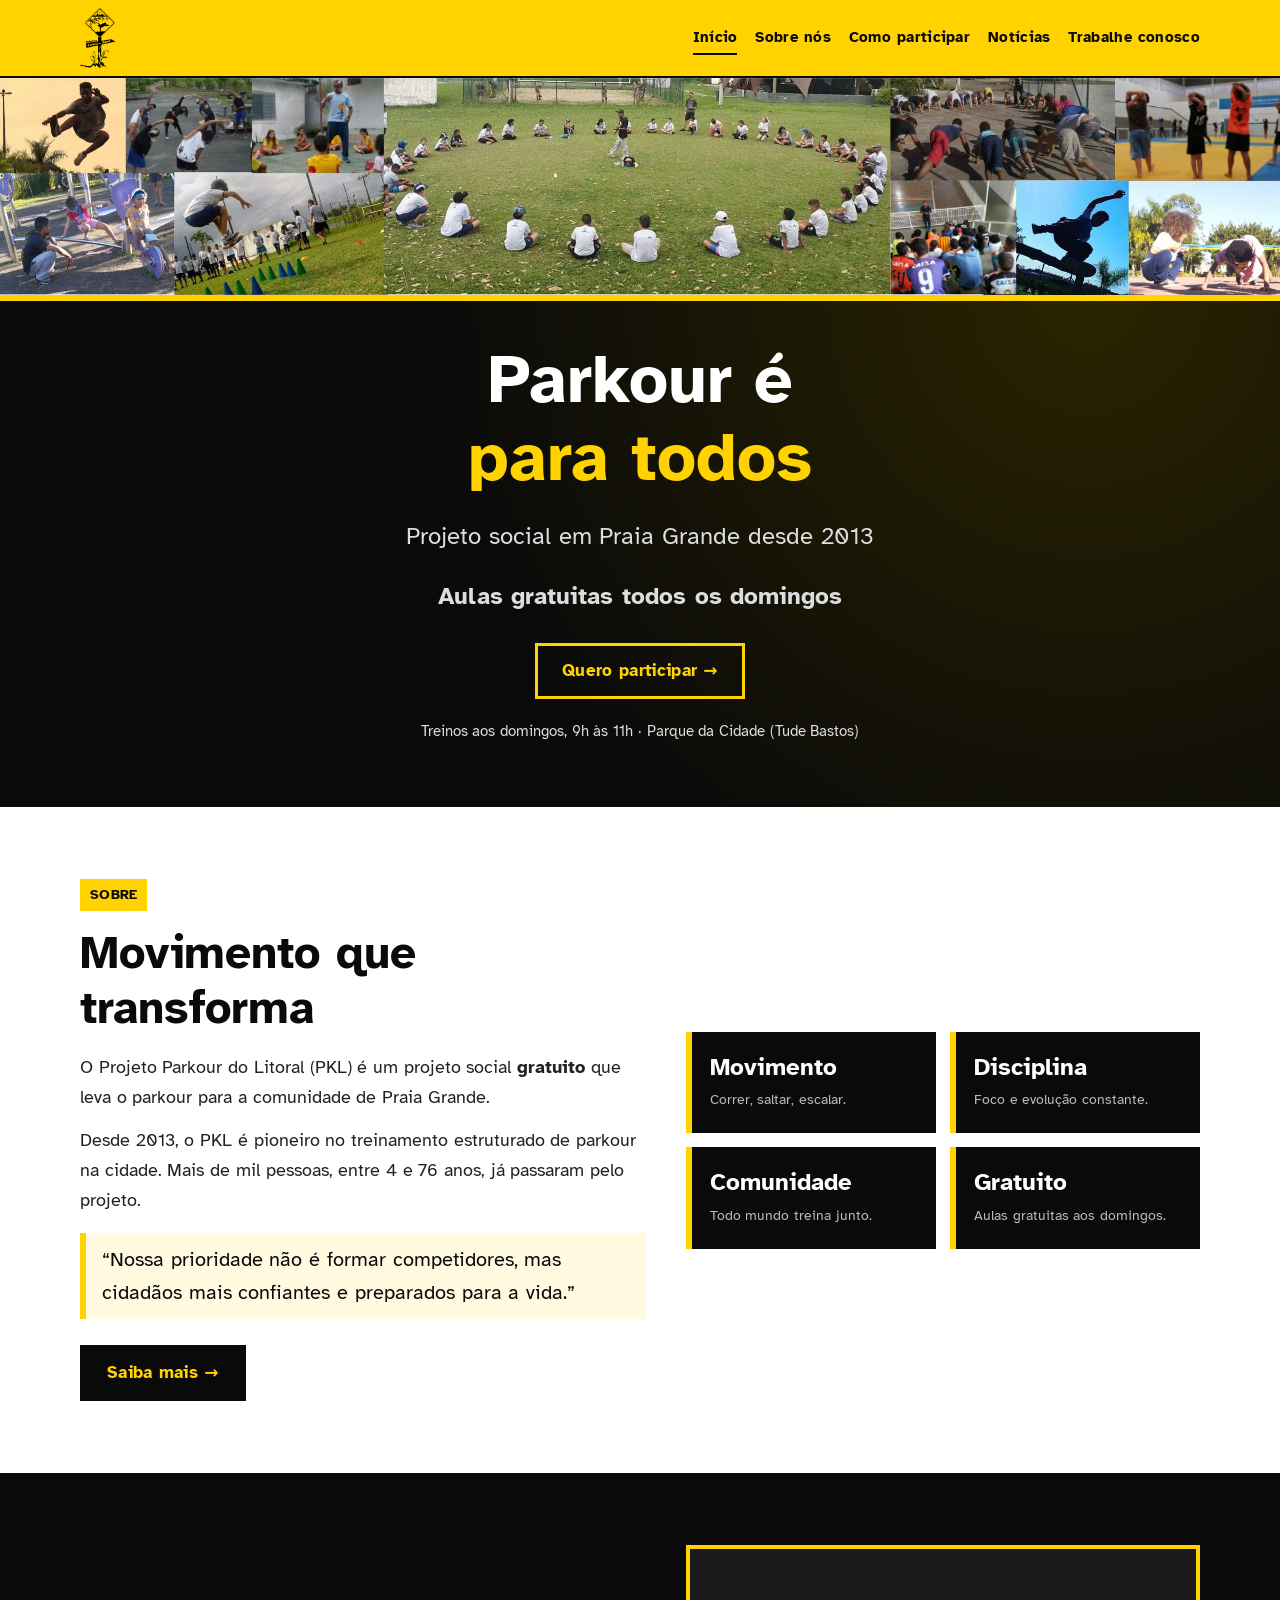
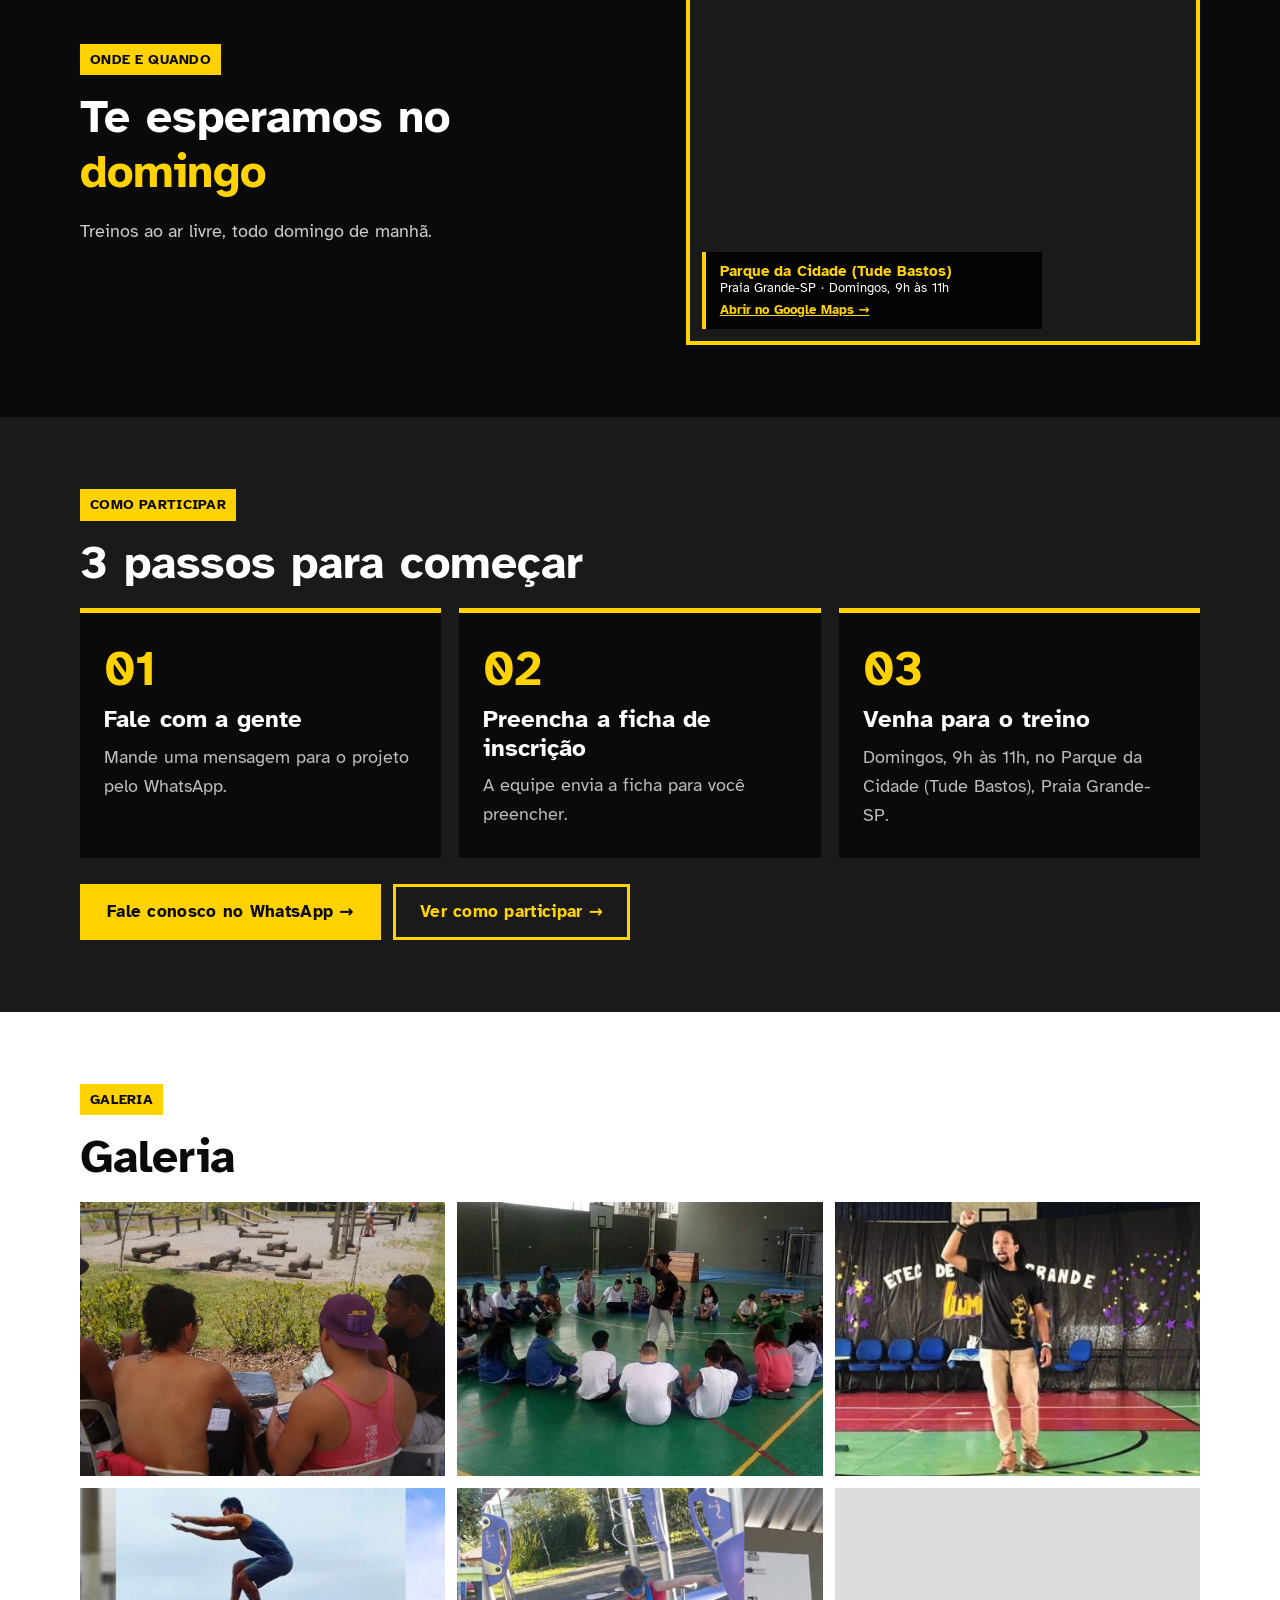
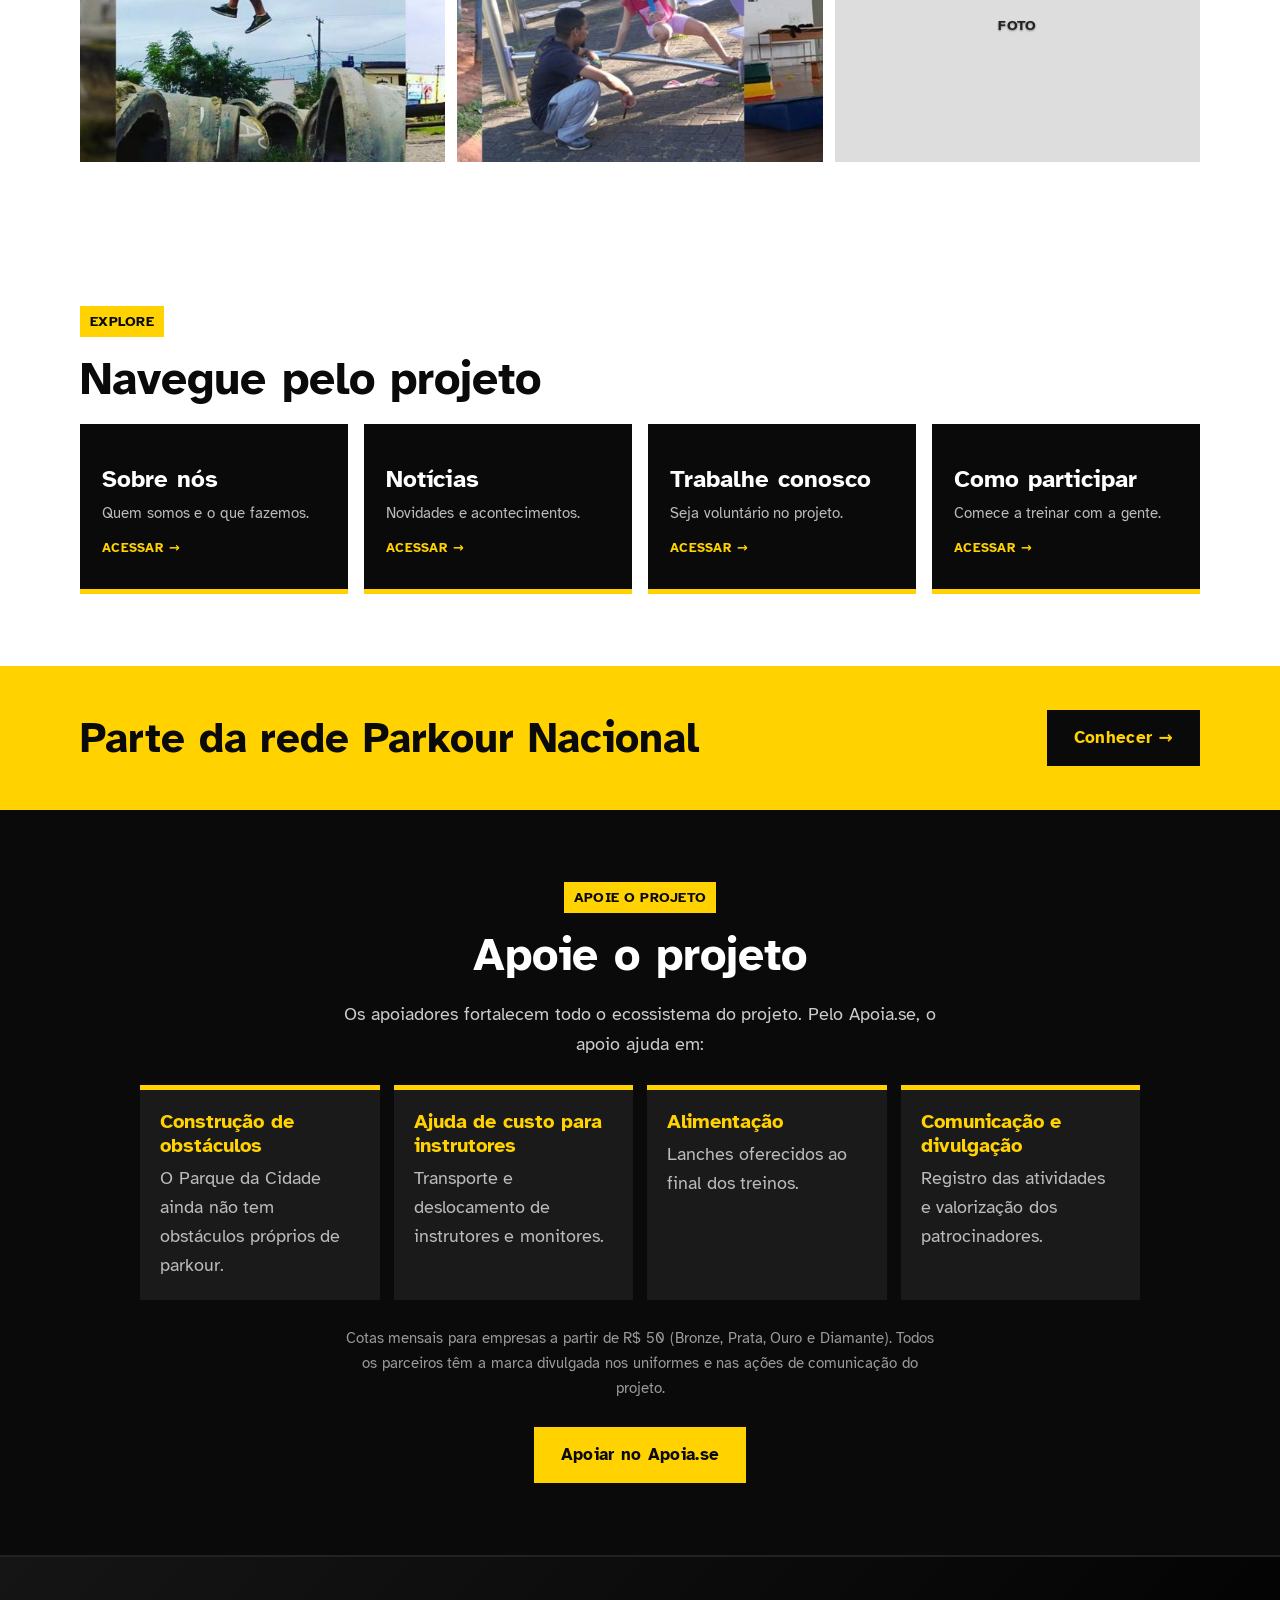
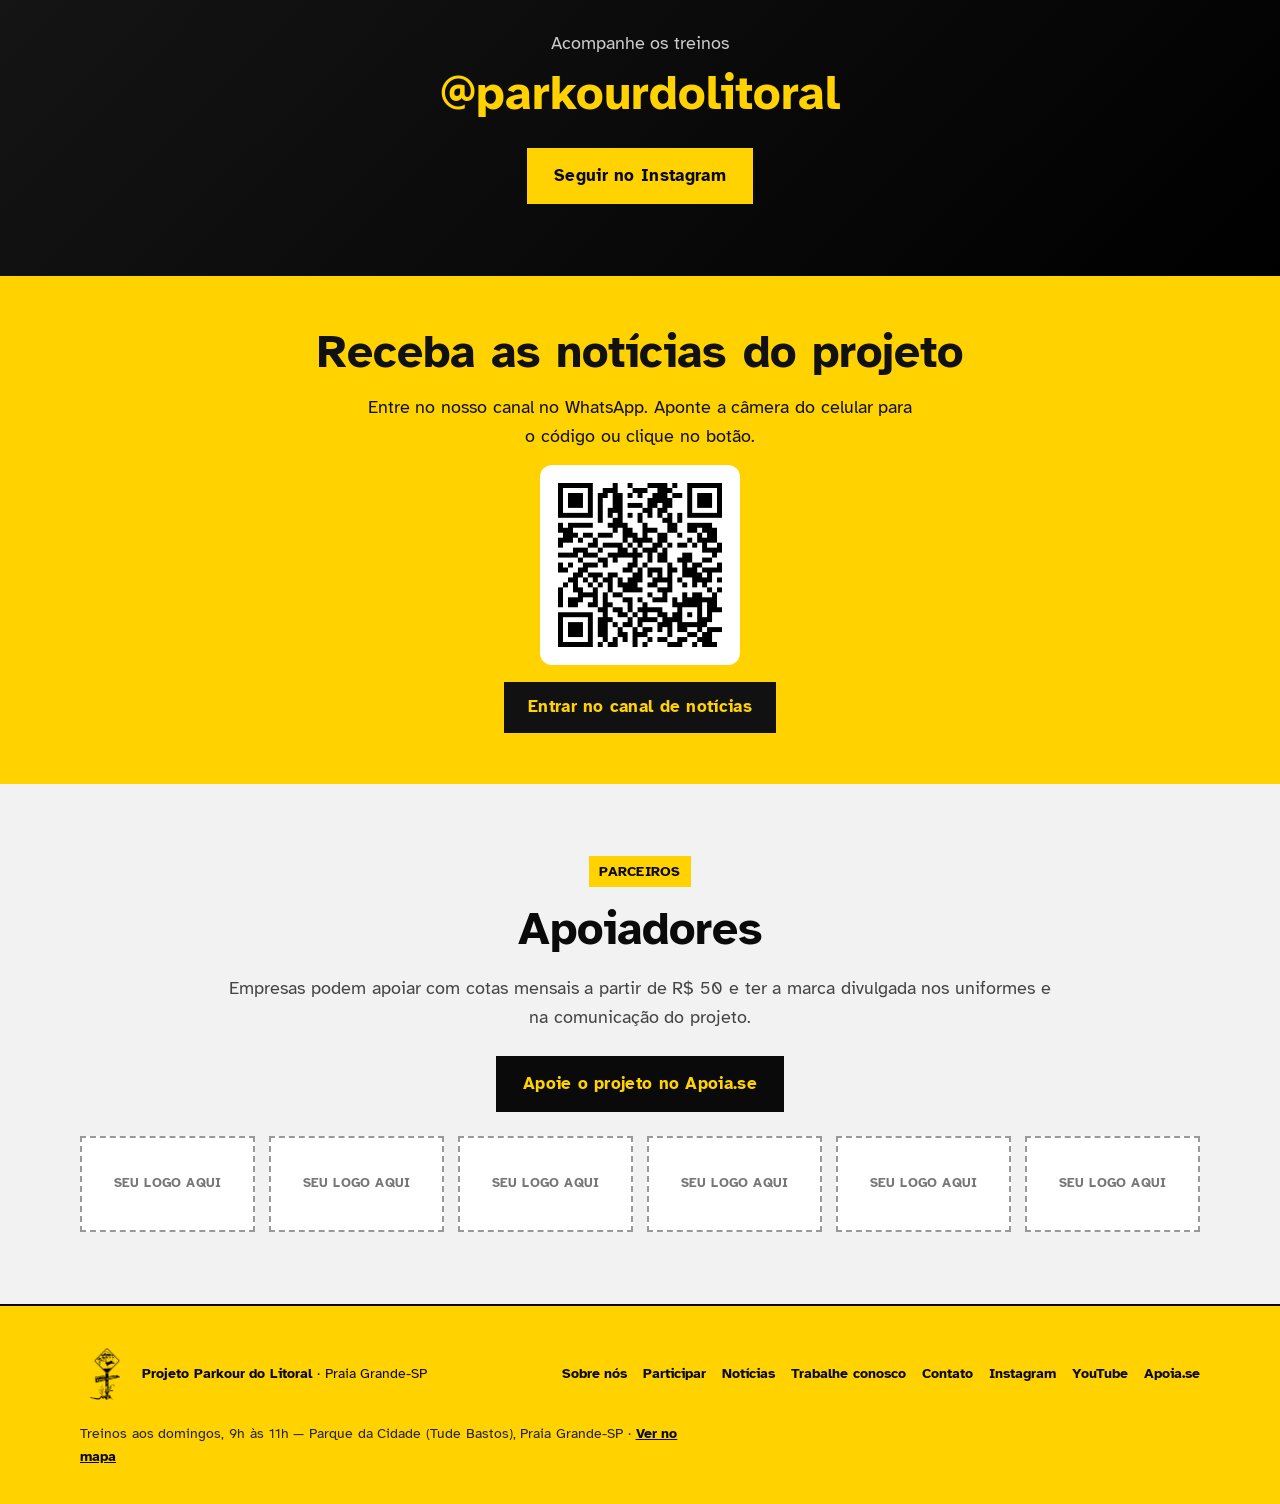
==== index.html @ 34a0c0aa "Add the channel QR code to the home page. index.html and assets/qr-canal.png now match the owner's l" ====
<!DOCTYPE html>
<html lang="pt-BR">
<head>
<meta charset="utf-8">
<meta name="viewport" content="width=device-width,initial-scale=1">
<title>Projeto Parkour do Litoral (PKL) · Praia Grande-SP</title>
<meta name="description" content="Projeto social de parkour em Praia Grande-SP desde 2013, com aulas gratuitas aos domingos. Treinos aos domingos, 9h às 11h, no Parque da Cidade (Tude Bastos).">
<link rel="canonical" href="https://projetopkl.github.io/">
<meta property="og:type" content="website">
<meta property="og:locale" content="pt_BR">
<meta property="og:site_name" content="Projeto Parkour do Litoral">
<meta property="og:title" content="Projeto Parkour do Litoral (PKL) · Praia Grande-SP">
<meta property="og:description" content="Projeto social de parkour em Praia Grande-SP desde 2013, com aulas gratuitas aos domingos. Treinos aos domingos, 9h às 11h, no Parque da Cidade (Tude Bastos).">
<meta property="og:url" content="https://projetopkl.github.io/">
<meta property="og:image" content="https://projetopkl.github.io/assets/og-image.png?v=2">
<meta property="og:image:width" content="1200">
<meta property="og:image:height" content="630">
<meta property="og:image:alt" content="Placa amarela do Projeto Parkour do Litoral">
<meta name="twitter:card" content="summary_large_image">
<meta name="twitter:title" content="Projeto Parkour do Litoral (PKL) · Praia Grande-SP">
<meta name="twitter:description" content="Projeto social de parkour em Praia Grande-SP desde 2013, com aulas gratuitas aos domingos. Treinos aos domingos, 9h às 11h, no Parque da Cidade (Tude Bastos).">
<meta name="twitter:image" content="https://projetopkl.github.io/assets/og-image.png?v=2">
<meta name="theme-color" content="#FFD200">
<link rel="icon" type="image/png" sizes="32x32" href="assets/favicon-32.png?v=2">
<link rel="icon" type="image/png" sizes="16x16" href="assets/favicon-16.png?v=2">
<link rel="shortcut icon" href="favicon.ico?v=2">
<link rel="apple-touch-icon" sizes="180x180" href="assets/apple-touch-icon.png?v=2">
<link rel="preconnect" href="https://fonts.googleapis.com">
<link rel="preconnect" href="https://fonts.gstatic.com" crossorigin>
<link href="https://fonts.googleapis.com/css2?family=Atkinson+Hyperlegible:ital,wght@0,400;0,700;1,400&display=swap" rel="stylesheet">
<link rel="stylesheet" href="assets/style.css">
</head>
<body>
<a class="skip" href="#conteudo">Pular para o conteúdo</a>
<header class="top">
 <div class="wrap">
  <!-- LOGO TEMPORÁRIO: substituir o arquivo assets/logo.png pelo logo novo -->
  <a class="logo" href="index.html"><img src="assets/logo.png" alt="Projeto Parkour do Litoral - início" width="35" height="60"></a>
  <nav class="nav" aria-label="Principal"><a href="index.html" aria-current="page">Início</a><a href="sobre.html">Sobre nós</a><a href="como-participar.html">Como participar</a><a href="noticias.html">Notícias</a><a href="trabalhe-conosco.html">Trabalhe conosco</a></nav>
 </div>
</header>
<main id="conteudo">

<section class="hero">
 <img class="hero-photo" src="assets/foto-principal.jpg" alt="Montagem de fotos dos treinos do Projeto Parkour do Litoral, com a turma sentada em roda no Parque da Cidade" width="2400" height="407">
 <div class="wrap hero-box">
  <h1>Parkour é <span>para todos</span></h1>
  <p>Projeto social em Praia Grande desde 2013</p>
  <p><b>Aulas gratuitas todos os domingos</b></p>
  <div class="btns"><a class="btn btn-o" href="como-participar.html">Quero participar →</a></div>
  <p class="small">Treinos aos domingos, 9h às 11h · Parque da Cidade (Tude Bastos)</p>
 </div></section>
<section class="sobre"><div class="wrap grid2"><div>
  <span class="tag">Sobre</span><h2>Movimento que transforma</h2>
  <p>O Projeto Parkour do Litoral (PKL) é um projeto social <b>gratuito</b> que leva o parkour para a comunidade de Praia Grande.</p>
  <p>Desde 2013, o PKL é pioneiro no treinamento estruturado de parkour na cidade. Mais de mil pessoas, entre 4 e 76 anos, já passaram pelo projeto.</p>
  <blockquote class="quote">“Nossa prioridade não é formar competidores, mas cidadãos mais confiantes e preparados para a vida.”</blockquote>
  <div class="btns"><a class="btn btn-k" href="sobre.html">Saiba mais →</a></div></div>
 <div class="pillars"><div class="pill"><h3>Movimento</h3><p>Correr, saltar, escalar.</p></div><div class="pill"><h3>Disciplina</h3><p>Foco e evolução constante.</p></div><div class="pill"><h3>Comunidade</h3><p>Todo mundo treina junto.</p></div><div class="pill"><h3>Gratuito</h3><p>Aulas gratuitas aos domingos.</p></div></div></div></section>
<section class="onde"><div class="wrap grid2"><div><span class="tag">Onde e quando</span><h2>Te esperamos no <span style="color:var(--y)">domingo</span></h2><p style="color:#ccc;font-size:18px">Treinos ao ar livre, todo domingo de manhã.</p></div>
 <!-- MAPA: Google Maps embed (sem API key) -->
 <div class="map-box">
  <iframe src="https://www.google.com/maps?q=Parque+da+Cidade+Tude+Bastos+Praia+Grande+SP&amp;output=embed" title="Mapa: Parque da Cidade (Tude Bastos), Praia Grande-SP" loading="lazy" referrerpolicy="no-referrer-when-downgrade" allowfullscreen></iframe>
  <div class="map-label"><strong>Parque da Cidade (Tude Bastos)</strong><span>Praia Grande-SP · Domingos, 9h às 11h</span><a href="https://www.google.com/maps/search/?api=1&amp;query=Parque+da+Cidade+Tude+Bastos+Praia+Grande+SP" target="_blank" rel="noopener">Abrir no Google Maps →</a></div>
 </div></div></section>
<section class="passos"><div class="wrap"><span class="tag">Como participar</span><h2>3 passos para começar</h2><div class="steps">
   <div class="step"><div class="n">01</div><h3>Fale com a gente</h3><p>Mande uma mensagem para o projeto pelo WhatsApp.</p></div>
   <div class="step"><div class="n">02</div><h3>Preencha a ficha de inscrição</h3><p>A equipe envia a ficha para você preencher.</p></div>
   <div class="step"><div class="n">03</div><h3>Venha para o treino</h3><p>Domingos, 9h às 11h, no Parque da Cidade (Tude Bastos), Praia Grande-SP.</p></div>
  </div>
 <div class="btns"><a class="btn btn-y" href="https://wa.me/5513988288838" target="_blank" rel="noopener">Fale conosco no WhatsApp →</a>
   <a class="btn btn-o" href="como-participar.html">Ver como participar →</a></div></div></section>
<section class="galeria light"><div class="wrap"><span class="tag">Galeria</span><h2>Galeria</h2>
 <!-- COLOCAR FOTOS: assets/galeria-1.jpg, assets/galeria-2.jpg, assets/galeria-3.jpg, assets/galeria-4.jpg, assets/galeria-5.jpg, assets/galeria-6.jpg -->
 <ul class="gal"><li><img src="assets/galeria-1.jpg" alt="Participantes do projeto reunidos em roda de conversa ao ar livre" loading="lazy"></li><li><img src="assets/galeria-2.jpg" alt="Crianças e jovens sentados em roda durante atividade em quadra" loading="lazy"></li><li><img src="assets/galeria-3.jpg" alt="Instrutor do projeto falando ao público em quadra esportiva" loading="lazy"></li><li><img src="assets/galeria-4.jpg" alt="Sequência de fotos de praticantes saltando e se equilibrando em obstáculos" loading="lazy"></li><li><img src="assets/galeria-5.jpg" alt="Montagem de fotos de treinos de parkour com obstáculos e participantes" loading="lazy"></li><li class="photo-ph" role="img" aria-label="Espaço para foto">Foto</li><!-- COLOCAR FOTO: assets/galeria-6.jpg --></ul></div></section>
<section class="areas"><div class="wrap"><span class="tag">Explore</span><h2>Navegue pelo projeto</h2><div class="cards">
 <a class="ac" href="sobre.html"><h3>Sobre nós</h3><p>Quem somos e o que fazemos.</p><span class="go">Acessar →</span></a>
 <a class="ac" href="noticias.html"><h3>Notícias</h3><p>Novidades e acontecimentos.</p><span class="go">Acessar →</span></a>
 <a class="ac" href="trabalhe-conosco.html"><h3>Trabalhe conosco</h3><p>Seja voluntário no projeto.</p><span class="go">Acessar →</span></a>
 <a class="ac" href="como-participar.html"><h3>Como participar</h3><p>Comece a treinar com a gente.</p><span class="go">Acessar →</span></a></div></div></section>
<section class="nac"><div class="wrap"><h2>Parte da rede Parkour Nacional</h2><a class="btn btn-k" href="noticias.html#nacional">Conhecer →</a></div></section>
<section class="apoie" id="apoie"><div class="wrap"><span class="tag">Apoie o projeto</span><h2>Apoie o projeto</h2>
 <p>Os apoiadores fortalecem todo o ecossistema do projeto. Pelo Apoia.se, o apoio ajuda em:</p>
 <ul class="fund">
  <li><b>Construção de obstáculos</b>O Parque da Cidade ainda não tem obstáculos próprios de parkour.</li>
  <li><b>Ajuda de custo para instrutores</b>Transporte e deslocamento de instrutores e monitores.</li>
  <li><b>Alimentação</b>Lanches oferecidos ao final dos treinos.</li>
  <li><b>Comunicação e divulgação</b>Registro das atividades e valorização dos patrocinadores.</li>
 </ul>
 <p class="small">Cotas mensais para empresas a partir de R$ 50 (Bronze, Prata, Ouro e Diamante). Todos os parceiros têm a marca divulgada nos uniformes e nas ações de comunicação do projeto.</p>
 <div class="btns"><a class="btn btn-y" href="https://apoia.se/parkourdolitoral" target="_blank" rel="noopener">Apoiar no Apoia.se</a></div></div></section>
<section class="insta"><div class="wrap"><p>Acompanhe os treinos</p><span class="handle">@parkourdolitoral</span>
 <!-- WIDGET INSTAGRAM (Behold) AQUI -->
 <div id="instagram-feed">
  <!-- WIDGET INSTAGRAM (Behold) -->
  <behold-widget feed-id="chhGQqcCZRqLBtoSv4zk"></behold-widget>
  <script>
    (() => {
      if(window.__bhldScript)return;window.__bhldScript=true;
      const d=document,s=d.createElement("script");s.type="module";
      s.src="https://w.behold.so/widget.js";setTimeout(()=>{d.head.append(s);},0);
    })();
  </script>
 </div><div class="btns" style="justify-content:center"><a class="btn btn-y" href="https://www.instagram.com/parkourdolitoral/">Seguir no Instagram</a></div></div></section>
</main>
<!-- ===== CANAL DE NOTICIAS (WhatsApp) ===== -->
<section class="canal" style="background:#FFD200;color:#111;text-align:center;padding:48px 20px"><div class="wrap" style="display:flex;flex-direction:column;align-items:center;gap:14px">
 <h2 style="margin:0">Receba as notícias do projeto</h2>
 <p style="margin:0 auto;max-width:560px">Entre no nosso canal no WhatsApp. Aponte a câmera do celular para o código ou clique no botão.</p>
 <a href="https://whatsapp.com/channel/0029VbAZEBLDOQITXoyTVE17" target="_blank" rel="noopener"><img src="assets/qr-canal.png" alt="QR code do canal de notícias do Projeto Parkour do Litoral no WhatsApp" width="200" height="200" style="background:#fff;padding:8px;border-radius:12px;display:block"></a>
 <a class="btn" href="https://whatsapp.com/channel/0029VbAZEBLDOQITXoyTVE17" target="_blank" rel="noopener" style="background:#111;color:#FFD200">Entrar no canal de notícias</a>
</div></section>
<!-- ===== APOIADORES ===== -->
<section class="apoiadores" aria-labelledby="apoiadores-t">
 <div class="wrap">
  <span class="tag">Parceiros</span>
  <h2 id="apoiadores-t">Apoiadores</h2>
  <p>Empresas podem apoiar com cotas mensais a partir de R$ 50 e ter a marca divulgada nos uniformes e na comunicação do projeto.</p>
  <p><a class="btn btn-k" href="https://apoia.se/parkourdolitoral" target="_blank" rel="noopener">Apoie o projeto no Apoia.se</a></p>
  <!-- COLOCAR LOGOS DOS APOIADORES -->
  <ul class="sponsors"><li>Seu logo aqui</li><li>Seu logo aqui</li><li>Seu logo aqui</li><li>Seu logo aqui</li><li>Seu logo aqui</li><li>Seu logo aqui</li></ul>
 </div>
</section>
<footer>
 <div class="wrap">
  <div style="display:flex;align-items:center"><span class="foot-badge"><img src="assets/logo.png" alt="" width="30" height="52"></span><span><b>Projeto Parkour do Litoral</b> · Praia Grande-SP</span></div>
  <nav aria-label="Rodapé">
   <a href="sobre.html">Sobre nós</a><a href="como-participar.html">Participar</a><a href="noticias.html">Notícias</a><a href="trabalhe-conosco.html">Trabalhe conosco</a><a href="trabalhe-conosco.html#contato">Contato</a>
   <a href="https://www.instagram.com/parkourdolitoral/" target="_blank" rel="noopener">Instagram</a><a href="https://www.youtube.com/@ParkourdoLitoral">YouTube</a><a href="https://apoia.se/parkourdolitoral" target="_blank" rel="noopener">Apoia.se</a>
  </nav>
  <p class="foot-loc">Treinos aos domingos, 9h às 11h — Parque da Cidade (Tude Bastos), Praia Grande-SP · <a href="https://www.google.com/maps/search/?api=1&amp;query=Parque+da+Cidade+Praia+Grande+SP">Ver no mapa</a></p>
 </div>
</footer>
</body>
</html>
---- assets/style.css ----
*{box-sizing:border-box;margin:0;padding:0}
:root{--k:#0A0A0A;--y:#FFD200;--g:#1a1a1a;--w:#fff}
body{font-family:"Arial Narrow","Roboto Condensed","Helvetica Neue",Arial,sans-serif;background:var(--k);color:var(--w);line-height:1.5}
a{color:inherit;text-decoration:none}
.wrap{max-width:1120px;margin:0 auto;padding:0 20px}
h1,h2,h3{font-family:Impact,"Arial Narrow Bold","Arial Black","Helvetica Neue",sans-serif;text-transform:uppercase;letter-spacing:.5px;line-height:1}
h2{font-size:clamp(32px,6vw,56px);margin-bottom:18px}
.tag{display:inline-block;background:var(--y);color:var(--k);font-weight:700;font-size:13px;letter-spacing:2px;text-transform:uppercase;padding:4px 10px;margin-bottom:14px;transform:skewX(-10deg)}
.btn{display:inline-flex;align-items:center;gap:8px;font-weight:700;text-transform:uppercase;letter-spacing:1px;font-size:15px;padding:14px 24px;border:3px solid var(--y);transition:background .2s,color .2s,transform .2s}
.btn svg{width:18px;height:18px}
.btn-y{background:var(--y);color:var(--k)}
.btn-y:hover{background:var(--w);border-color:var(--w)}
.btn-o{color:var(--y)}
.btn-o:hover{background:var(--y);color:var(--k)}
.btn-k{background:var(--k);color:var(--y);border-color:var(--k)}
.btn-k:hover{background:var(--w);color:var(--k);border-color:var(--w)}
.btns{display:flex;flex-wrap:wrap;gap:12px;margin-top:26px}
section{padding:72px 0}
/* top bar */
.top{background:var(--y);color:var(--k);border-bottom:2px solid var(--k)}
.top .wrap{display:flex;align-items:center;justify-content:space-between;flex-wrap:wrap;gap:12px;padding-top:8px;padding-bottom:8px}
.logo{display:flex;align-items:center;gap:10px;font-weight:700;text-transform:uppercase;font-size:14px;letter-spacing:1px}
.logo{color:var(--k)}
.logo img{height:60px;width:auto;display:block}
.nav{display:flex;flex-wrap:wrap;gap:4px 18px;font-size:13px;text-transform:uppercase;letter-spacing:1px;font-weight:700}
.nav a{color:var(--k);padding:4px 0;border-bottom:2px solid transparent}
.nav a:hover{color:var(--k);border-color:var(--k)}
/* hero */
.hero{position:relative;overflow:hidden;padding:90px 0 100px;background:radial-gradient(circle at 85% 30%,#2a2400 0,var(--k) 55%)}
.hero:after{z-index:0;content:"";position:absolute;right:8%;bottom:-40px;width:240px;height:240px;border:18px solid var(--y);transform:rotate(45deg);opacity:.9}
.hero .wrap{position:relative;z-index:1}
.hero h1{font-size:clamp(52px,12vw,128px);max-width:900px}
.hero h1 span{color:var(--y);display:block}
.hero p{font-size:clamp(18px,2.4vw,24px);color:#ddd;margin-top:20px;max-width:560px}
.hero-grid{display:grid;gap:36px;align-items:center}
.hero-logo{background:var(--y);padding:24px;justify-self:center;clip-path:polygon(0 0,100% 0,100% 90%,90% 100%,0 100%);box-shadow:0 0 0 4px var(--y)}
.hero-logo img{display:block;height:auto;width:100%;max-width:180px}
.foot-badge{display:inline-flex;align-items:center;background:var(--y);padding:6px 10px;margin-right:12px;vertical-align:middle}
.foot-badge img{height:52px;width:auto;display:block}
/* sobre */
.sobre{background:var(--w);color:var(--k)}
.grid2{display:grid;gap:40px}
.sobre p{font-size:18px;margin-bottom:14px;color:#222}
.pillars{display:grid;grid-template-columns:1fr 1fr;gap:14px}
.pill{background:var(--k);color:var(--w);padding:22px 18px;border-left:6px solid var(--y)}
.pill svg{width:34px;height:34px;color:var(--y);margin-bottom:10px}
.pill h3{font-size:22px}
.pill p{font-size:14px;color:#bbb;margin:6px 0 0}
/* onde */
.onde{background:var(--k)}
.card-big{background:var(--y);color:var(--k);padding:36px 28px;position:relative;overflow:hidden;clip-path:polygon(0 0,100% 0,100% 88%,94% 100%,0 100%)}
.card-big .row{display:flex;gap:16px;align-items:flex-start;margin-bottom:22px}
.card-big svg{width:40px;height:40px;flex:none}
.card-big small{display:block;text-transform:uppercase;letter-spacing:2px;font-weight:700;font-size:12px}
.card-big strong{font-family:Impact,"Arial Black",sans-serif;font-size:clamp(24px,4vw,36px);text-transform:uppercase;line-height:1.05;font-weight:400}
/* passos */
.passos{background:var(--g)}
.steps{display:grid;gap:18px;margin-top:10px}
.step{background:var(--k);padding:28px 24px;border-top:5px solid var(--y);position:relative}
.step .n{font-family:Impact,"Arial Black",sans-serif;font-size:72px;color:var(--y);line-height:1}
.step h3{font-size:24px;margin:8px 0}
.step p{color:#bbb}
/* areas */
.areas{background:var(--w);color:var(--k)}
.cards{display:grid;gap:16px}
.ac{display:block;background:var(--k);color:var(--w);padding:28px 22px;transition:transform .2s,background .2s;border-bottom:5px solid var(--y)}
.ac:hover{transform:translateY(-4px);background:#222}
.ac svg{width:36px;height:36px;color:var(--y)}
.ac h3{font-size:24px;margin:14px 0 6px}
.ac p{color:#bbb;font-size:15px}
.ac .go{display:inline-block;margin-top:12px;color:var(--y);font-weight:700;text-transform:uppercase;font-size:13px;letter-spacing:1px}
/* nacional */
.nac{background:var(--y);color:var(--k);padding:44px 0}
.nac .wrap{display:flex;flex-wrap:wrap;align-items:center;justify-content:space-between;gap:18px}
.nac h2{margin:0;font-size:clamp(26px,4.5vw,42px)}
/* apoie */
.apoie{background:var(--k);text-align:center}
.apoie p{color:#ccc;font-size:18px;max-width:600px;margin:0 auto}
.apoie .btns{justify-content:center}
/* insta */
.insta{background:linear-gradient(135deg,#151515,#000);border-top:2px solid #222;text-align:center}
.insta svg.big{width:64px;height:64px;color:var(--y);margin-bottom:14px}
.insta p{color:#ccc;font-size:18px}
.insta .handle{font-family:Impact,"Arial Black",sans-serif;font-size:clamp(28px,6vw,48px);color:var(--y);display:block;margin:6px 0}
/* footer */
footer{background:var(--y);padding:36px 0;font-size:14px;color:var(--k);border-top:2px solid var(--k)}
footer .wrap{display:flex;flex-wrap:wrap;justify-content:space-between;gap:16px;align-items:center}
footer b{color:var(--k)}
footer a{color:var(--k);font-weight:700}
footer nav{display:flex;flex-wrap:wrap;gap:6px 16px}
footer a:hover{text-decoration:underline}
@media(min-width:760px){
 .grid2{grid-template-columns:1.1fr 1fr;align-items:center}
 .steps{grid-template-columns:repeat(3,1fr)}
 .cards{grid-template-columns:repeat(2,1fr)}
 .card-big{padding:48px}
 .hero-grid{grid-template-columns:1fr auto}
}
@media(min-width:1000px){.cards{grid-template-columns:repeat(4,1fr)}}
@media(max-width:600px){.hero:after{z-index:0;width:130px;height:130px;border-width:12px;right:-30px}section{padding:56px 0}}
/* ===== multipágina ===== */
.skip{position:absolute;left:-999px;top:0;background:var(--y);color:var(--k);padding:8px 12px;z-index:9}
.skip:focus{left:8px}
a:focus-visible,.btn:focus-visible,summary:focus-visible{outline:3px solid var(--w);outline-offset:3px}
.top a:focus-visible,footer a:focus-visible{outline-color:var(--k)}
.nav a[aria-current="page"]{border-color:var(--k)}
.page-hero{padding:64px 0 56px;background:radial-gradient(circle at 85% 30%,#2a2400 0,var(--k) 55%)}
.page-hero h1{font-size:clamp(40px,9vw,88px)}
.page-hero h1 span{color:var(--y)}
.page-hero p{color:#ddd;font-size:clamp(17px,2.2vw,21px);max-width:640px;margin-top:16px}
.light{background:var(--w);color:var(--k)}
.light p,.light li{color:#222;font-size:18px}
.dark p{color:#ccc;font-size:18px}
.prose p{margin-bottom:14px;max-width:760px}
.prose ul{margin:0 0 14px 22px}
.news{display:grid;gap:18px}
.news article{background:var(--k);color:var(--w);border-top:5px solid var(--y);padding:26px 22px}
.news .soon{display:inline-block;background:var(--y);color:var(--k);font-weight:700;font-size:12px;letter-spacing:2px;text-transform:uppercase;padding:3px 8px;margin-bottom:12px}
.news h3{font-size:24px;margin-bottom:8px}
.news p{color:#bbb;font-size:15px}
.links{display:grid;gap:14px}
.apoiadores{background:#f2f2f2;color:var(--k);text-align:center}
.apoiadores p{color:#444;margin-bottom:24px}
.sponsors{display:grid;grid-template-columns:repeat(2,1fr);gap:14px;list-style:none}
.sponsors li{border:2px dashed #999;min-height:96px;display:flex;align-items:center;justify-content:center;color:#777;font-weight:700;text-transform:uppercase;font-size:13px;letter-spacing:1px;background:#fff}
.foot-loc{flex-basis:100%;color:#222}
.foot-loc a{color:var(--k);text-decoration:underline}
@media(min-width:760px){.news{grid-template-columns:repeat(2,1fr)}.sponsors{grid-template-columns:repeat(3,1fr)}.links{grid-template-columns:repeat(2,1fr)}}
@media(min-width:1000px){.sponsors{grid-template-columns:repeat(6,1fr)}}
.pill{min-width:0;overflow-wrap:anywhere}@media(max-width:480px){.pill{padding:16px 12px}.pill h3{font-size:18px}}
.quote{border-left:6px solid var(--y);padding:10px 16px;margin:18px 0;font-size:20px;font-style:italic;font-weight:700;background:rgba(255,210,0,.12)}
.fund{list-style:none;display:grid;gap:14px;margin:26px auto;max-width:1000px;text-align:left}
.fund li{background:var(--g);border-top:5px solid var(--y);padding:20px;color:#bbb}
.fund b{display:block;color:var(--y);font-family:Impact,"Arial Black",sans-serif;text-transform:uppercase;font-weight:400;font-size:20px;margin-bottom:6px}
.apoie p.small,.small{font-size:15px!important;color:#999;margin-top:10px}
@media(min-width:760px){.fund{grid-template-columns:repeat(2,1fr)}}
@media(min-width:1000px){.fund{grid-template-columns:repeat(4,1fr)}}
/* hero estilo apoia.se: foto grande + caixa de texto */
.hero:after{display:none}
.hero{padding:56px 0 64px}
.hero h1{font-size:clamp(44px,8vw,88px)}
.photo-ph{background:#8a8a8a;color:#fff;display:flex;align-items:center;justify-content:center;font-weight:700;text-transform:uppercase;letter-spacing:2px;text-shadow:0 1px 2px #0006}
.hero-photo{aspect-ratio:16/10;width:100%;font-size:20px;border-bottom:6px solid var(--y)}
.gal{list-style:none;display:grid;grid-template-columns:repeat(2,1fr);gap:12px}
.gal li{aspect-ratio:4/3;font-size:14px}
@media(min-width:760px){.hero-grid{grid-template-columns:1.4fr 1fr}.gal{grid-template-columns:repeat(3,1fr)}}
@media(min-width:760px){.hero h1{font-size:clamp(44px,5.5vw,72px)}.hero-grid{align-items:center}}
img.hero-photo{display:block;height:auto;object-fit:cover;aspect-ratio:16/10}
.gal li{overflow:hidden;background:#ddd}
.gal img{width:100%;height:100%;object-fit:cover;display:block}
#instagram-feed{max-width:960px;margin:24px auto 0}.ig-ph{aspect-ratio:1/1;font-size:13px}

/* v4: mapa embutido */
.map-box{position:relative;min-height:340px;background:#1a1a1a;overflow:hidden;border:4px solid var(--y)}
.map-box iframe{position:absolute;inset:0;width:100%;height:100%;border:0}
.map-label{position:absolute;left:12px;bottom:12px;right:12px;max-width:340px;background:rgba(0,0,0,.85);color:var(--w);padding:10px 14px;font-size:13px;line-height:1.35;border-left:4px solid var(--y)}
.map-label strong{display:block;color:var(--y);font-size:15px;text-transform:uppercase}
.map-label span{display:block}
.map-label a{display:inline-block;margin-top:4px;color:var(--y);text-decoration:underline;font-weight:700}
@media(min-width:760px){.map-box{min-height:400px}}
/* v4: faixas de notícias */
.strips{display:grid;gap:24px}
.strip{display:flex;flex-direction:column;background:var(--k);color:var(--w);overflow:hidden;border-bottom:5px solid var(--y)}
.strip-img{flex:none;min-height:200px;display:flex;align-items:center;justify-content:center}
.strip-img-y{background:var(--y)}
.strip-img-y img{height:130px;width:auto}
.strip-img-ph{background:#e6e6e6;border:2px dashed #999}
.strip-txt{padding:26px 24px}
.strip-txt h2{font-size:clamp(26px,4vw,38px);margin-bottom:10px}
.light .strip-txt p{color:#ccc;font-size:17px}
.strip-txt .btns{margin-top:18px}
.strip-txt .btn-k{background:var(--y);color:var(--k);border-color:var(--y)}
.strip-link{transition:transform .2s}
.strip-link:hover{transform:translateY(-3px)}
.strip-link:hover .btn{background:var(--w);border-color:var(--w)}
@media(min-width:760px){.strip{flex-direction:row;align-items:stretch}.strip-img{width:36%;min-height:240px}.strip-txt{flex:1;padding:36px 40px;align-self:center}}
/* v4: feed do Instagram oculto se vazio */
#instagram-feed:empty{display:none}

/* ===== v5: legibilidade (fonte) + responsivo ===== */
html{-webkit-text-size-adjust:100%}
body{font-family:"Atkinson Hyperlegible",system-ui,-apple-system,"Segoe UI",Roboto,"Helvetica Neue",Arial,sans-serif;font-size:clamp(16px,0.9rem + .25vw,20px);line-height:1.65;letter-spacing:normal;word-spacing:.04em;overflow-x:hidden}
h1,h2,h3,.step .n,.card-big strong,.fund b,.insta .handle,.map-label strong{font-family:inherit;font-weight:700;text-transform:none;letter-spacing:normal;line-height:1.2}
h1,h2,h3{font-weight:700}
h2{font-size:clamp(26px,1.2rem + 2.4vw,46px)}
.hero h1,.page-hero h1{font-size:clamp(32px,1.4rem + 4vw,68px);line-height:1.15}
.tag,.btn,.nav,.logo,.card-big small,.ac .go,.news .soon,.sponsors li,.photo-ph{letter-spacing:.02em}
.tag{transform:none;font-size:14px}
.btn{text-transform:none;font-size:17px;line-height:1.3;max-width:100%;white-space:normal}
.nav{font-size:15px;text-transform:none}
.step .n{font-size:48px}
.step h3,.ac h3,.news h3,.pill h3{font-size:clamp(20px,1rem + .6vw,24px)}
p,li{max-width:70ch}
.quote{font-weight:400;font-style:normal}
img,iframe,video{max-width:100%}
.wrap{max-width:min(1200px,100%);padding:0 clamp(16px,4vw,40px)}
@media(min-width:1600px){.wrap{max-width:1400px}}
/* nav no celular: logo em cima, links em grade */
@media(max-width:600px){
 .top .wrap{flex-direction:column;align-items:center}
 .nav{width:100%;justify-content:center;gap:2px 14px}
 .nav a{padding:8px 4px}
 .btns .btn{width:100%;justify-content:center}
}
/* contato e formulário */
.contact-list{list-style:none;margin:20px 0 0;display:grid;gap:10px}
.contact-list li{background:var(--k);color:var(--w)!important;padding:14px 18px;border-left:6px solid var(--y);font-size:clamp(17px,1rem + .4vw,21px);max-width:none}
.contact-list b{color:var(--y)}
.form-box{margin-top:24px;min-height:220px;border:3px dashed #777;display:flex;align-items:center;justify-content:center;background:#111}
.form-box p{color:#ccc;font-size:20px;margin:0}
.form-box iframe{width:100%;min-height:900px;border:0}
.contact-list a{color:var(--w);text-decoration:underline;overflow-wrap:anywhere}
.apoiadores .wrap{text-align:center}.apoiadores p:has(> .btn){display:flex;justify-content:center}.apoiadores .btn{margin-left:auto;margin-right:auto}
.apoiadores .wrap>*{margin-left:auto;margin-right:auto}
/* v7: hero full-width (foto inteira) + texto abaixo */
.hero{padding:0 0 64px}
.hero img.hero-photo{display:block;width:100%;max-width:none;height:auto;aspect-ratio:auto;object-fit:initial;border-bottom:6px solid var(--y);margin:0 0 40px}
.hero-box{text-align:center}
.hero-box h1,.hero-box p{margin-left:auto;margin-right:auto}
.hero-box .btns{justify-content:center}
@media(max-width:600px){.hero img.hero-photo{margin-bottom:28px}.hero{padding-bottom:48px}}
/* v7: centralizar textos em secoes centralizadas (p tem max-width:70ch) */
.insta p,.insta h2,.apoie p,.apoie h2,.apoiadores p,.apoiadores h2{margin-left:auto;margin-right:auto}
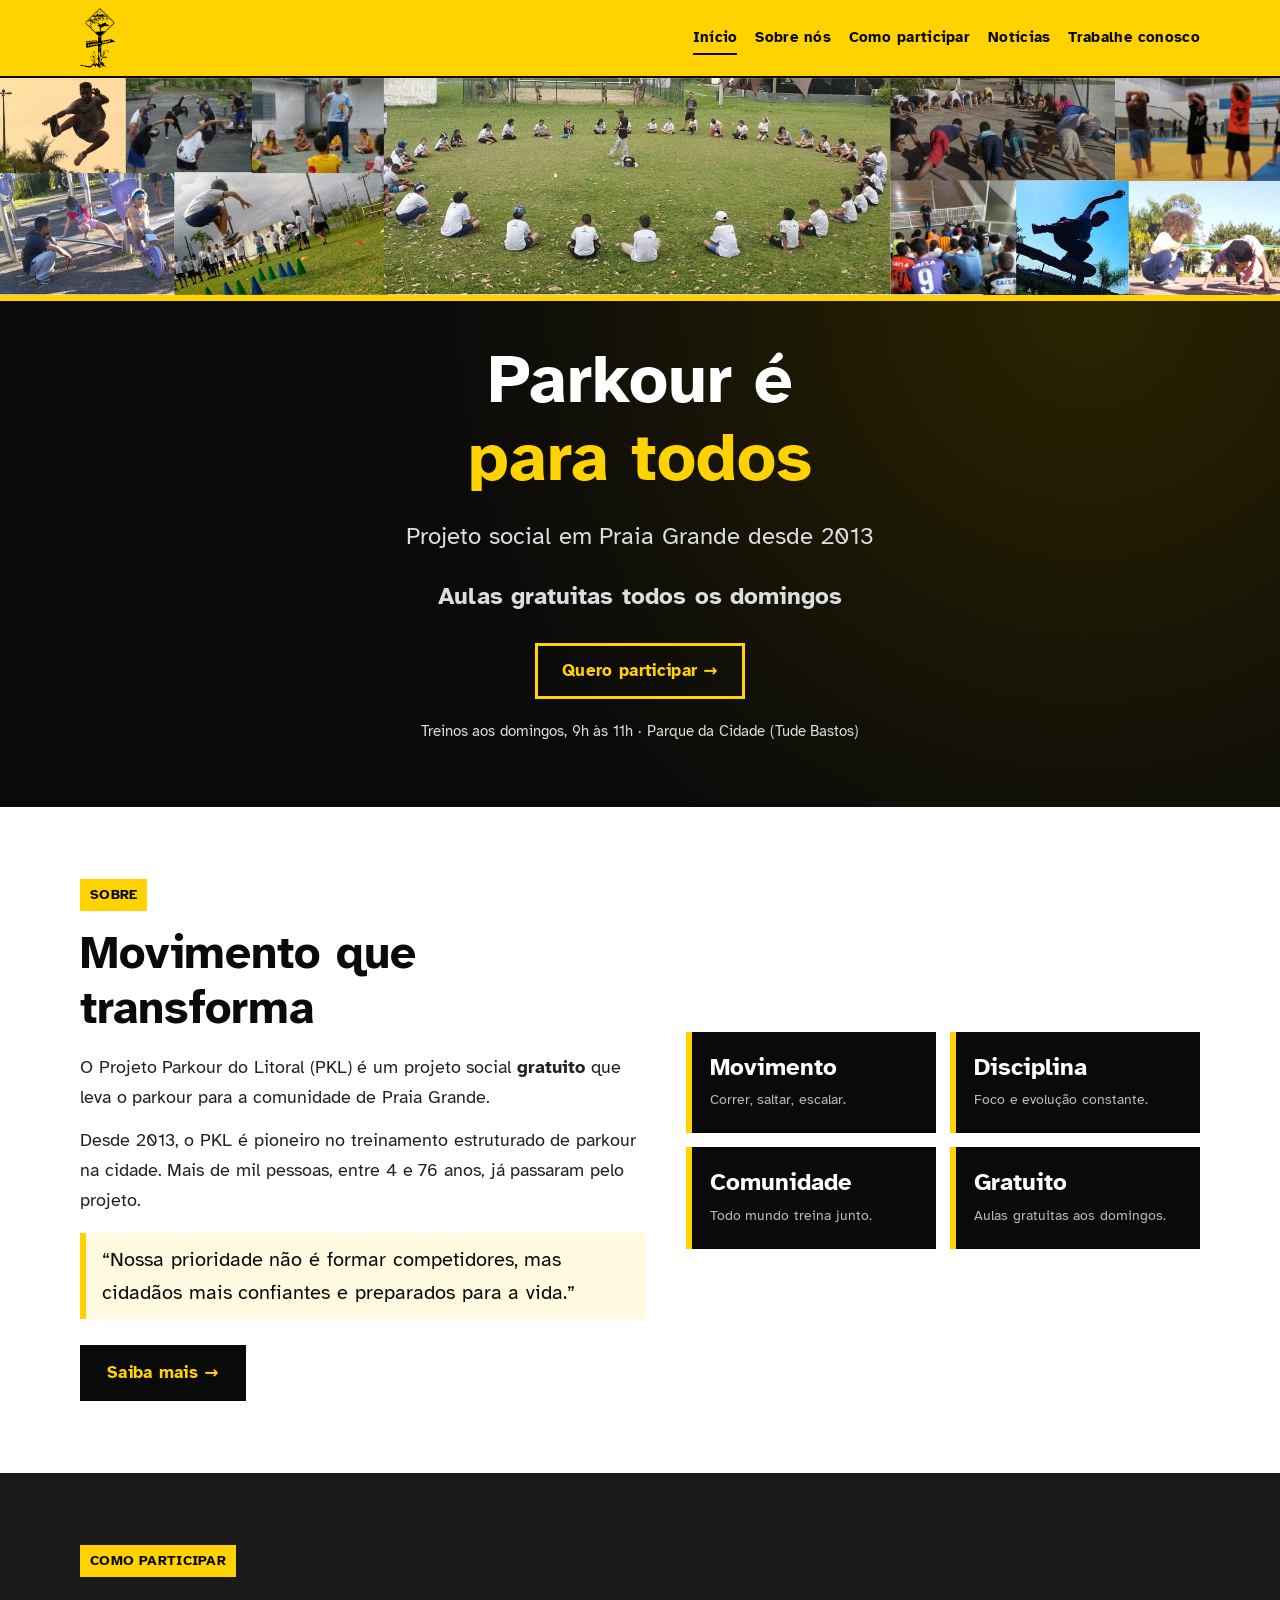
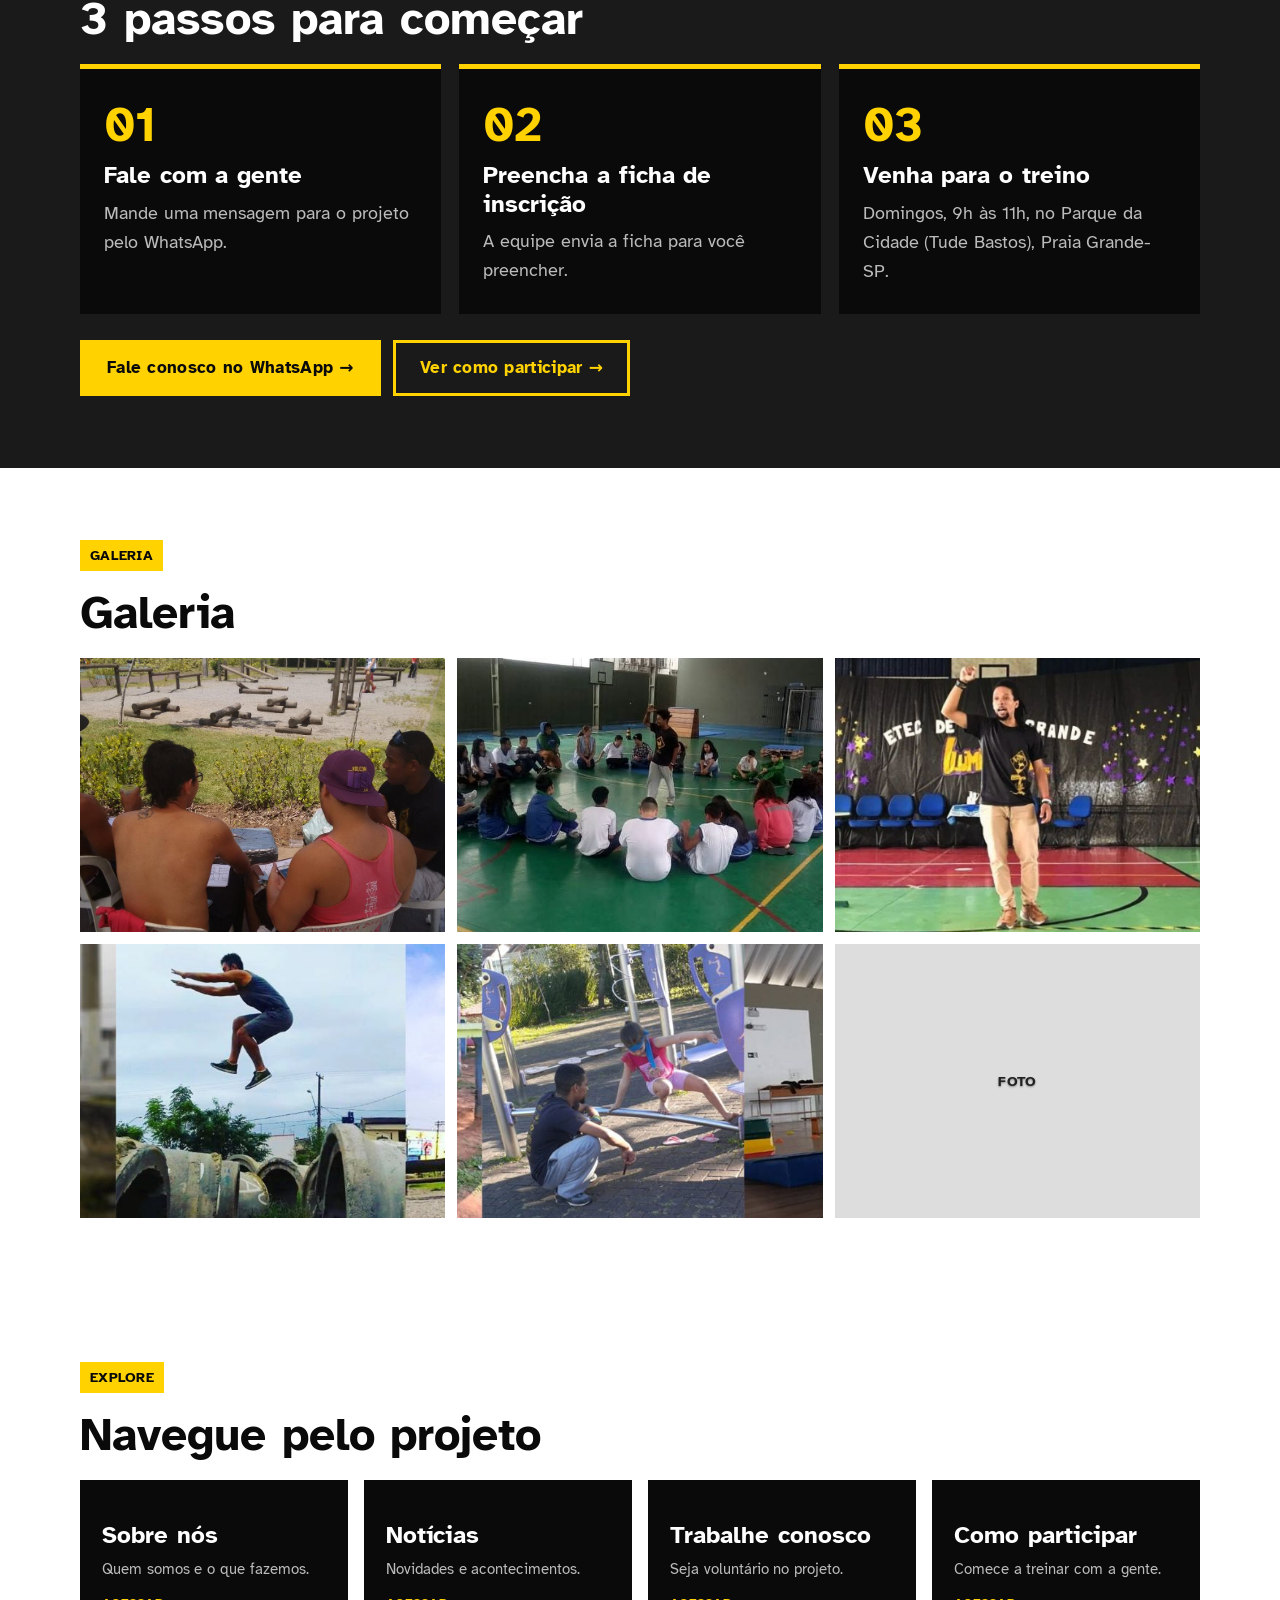
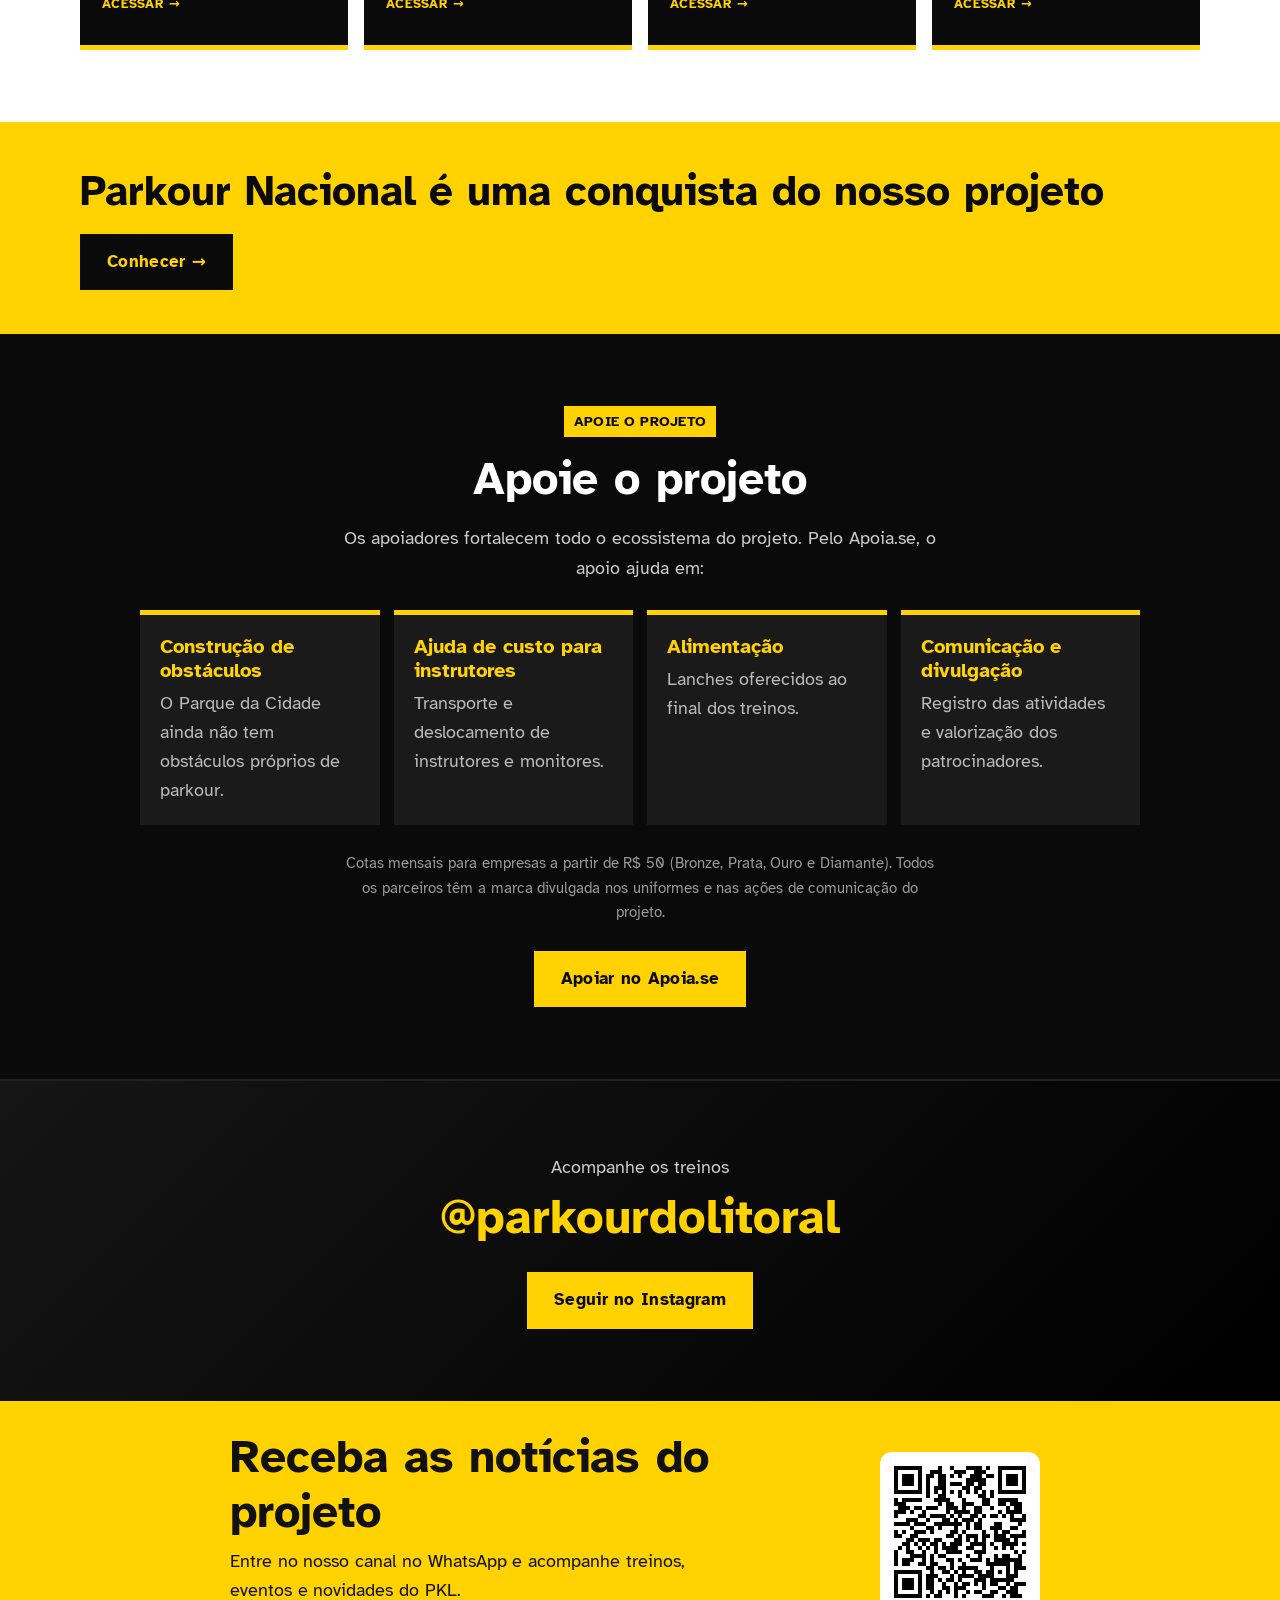
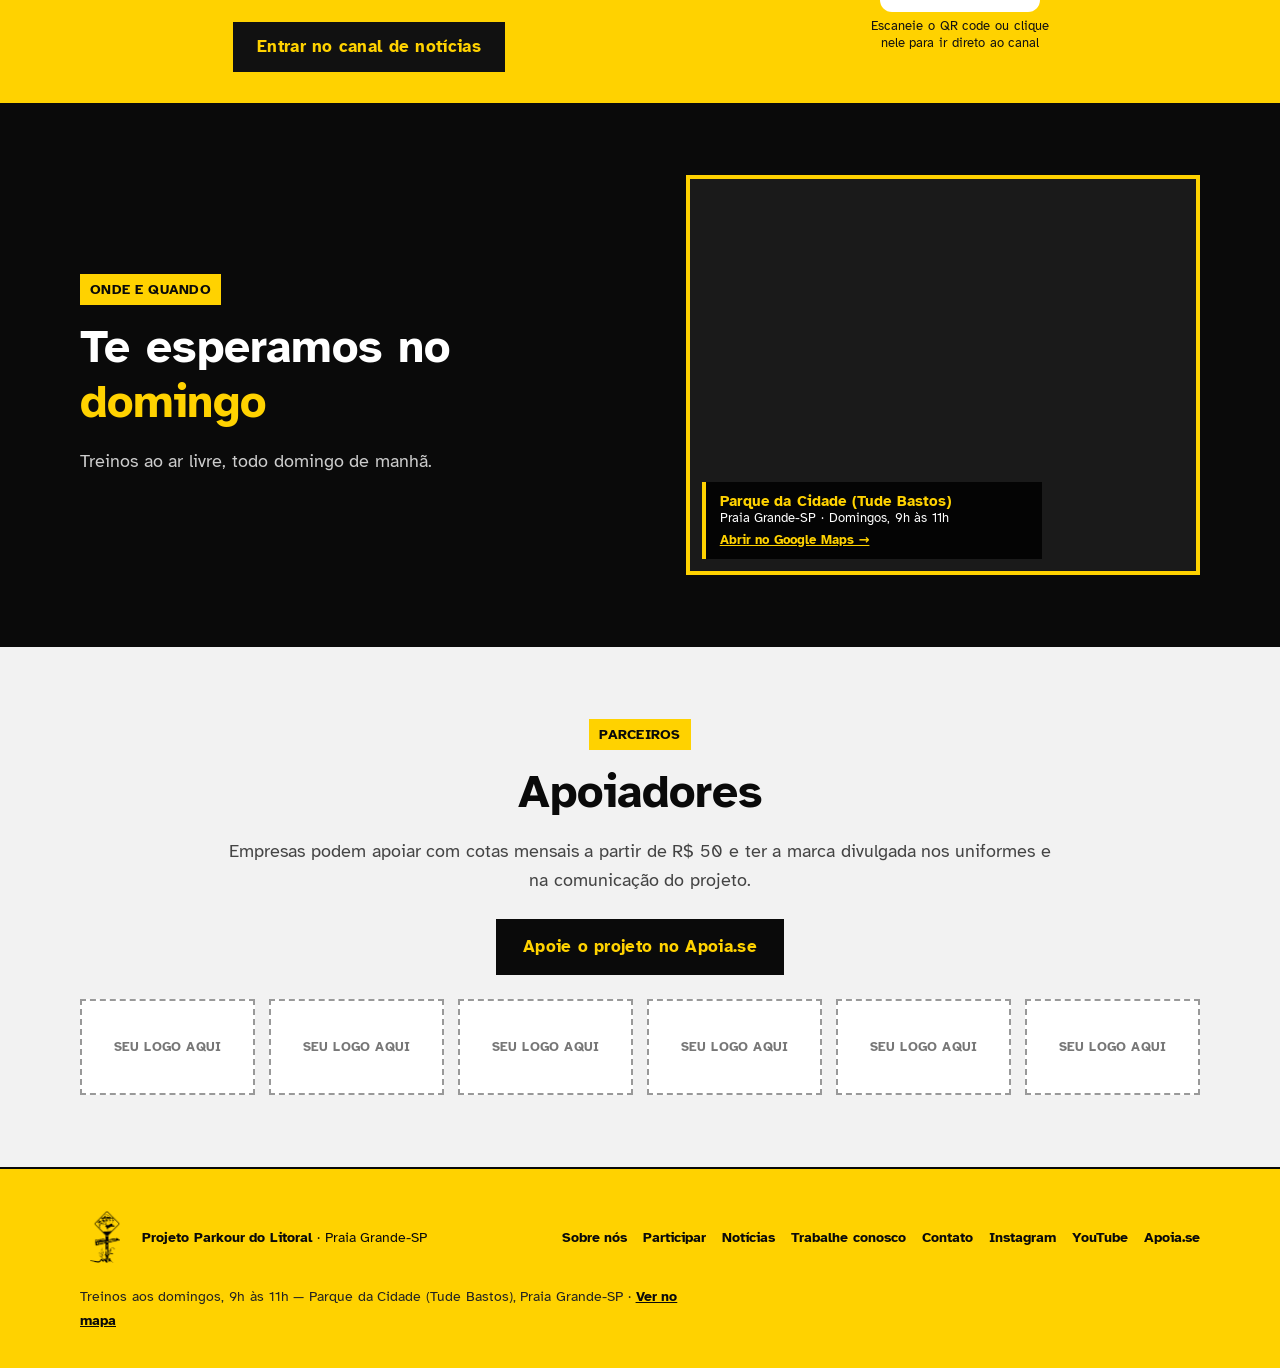
==== commit 8a17770e: "Update the home, Notícias, and Trabalhe conosco pages. Those pages and the stylesheet now match the " ====
--- a/index.html
+++ b/index.html
@@ -57,12 +57,6 @@
   <blockquote class="quote">“Nossa prioridade não é formar competidores, mas cidadãos mais confiantes e preparados para a vida.”</blockquote>
   <div class="btns"><a class="btn btn-k" href="sobre.html">Saiba mais →</a></div></div>
  <div class="pillars"><div class="pill"><h3>Movimento</h3><p>Correr, saltar, escalar.</p></div><div class="pill"><h3>Disciplina</h3><p>Foco e evolução constante.</p></div><div class="pill"><h3>Comunidade</h3><p>Todo mundo treina junto.</p></div><div class="pill"><h3>Gratuito</h3><p>Aulas gratuitas aos domingos.</p></div></div></div></section>
-<section class="onde"><div class="wrap grid2"><div><span class="tag">Onde e quando</span><h2>Te esperamos no <span style="color:var(--y)">domingo</span></h2><p style="color:#ccc;font-size:18px">Treinos ao ar livre, todo domingo de manhã.</p></div>
- <!-- MAPA: Google Maps embed (sem API key) -->
- <div class="map-box">
-  <iframe src="https://www.google.com/maps?q=Parque+da+Cidade+Tude+Bastos+Praia+Grande+SP&amp;output=embed" title="Mapa: Parque da Cidade (Tude Bastos), Praia Grande-SP" loading="lazy" referrerpolicy="no-referrer-when-downgrade" allowfullscreen></iframe>
-  <div class="map-label"><strong>Parque da Cidade (Tude Bastos)</strong><span>Praia Grande-SP · Domingos, 9h às 11h</span><a href="https://www.google.com/maps/search/?api=1&amp;query=Parque+da+Cidade+Tude+Bastos+Praia+Grande+SP" target="_blank" rel="noopener">Abrir no Google Maps →</a></div>
- </div></div></section>
 <section class="passos"><div class="wrap"><span class="tag">Como participar</span><h2>3 passos para começar</h2><div class="steps">
    <div class="step"><div class="n">01</div><h3>Fale com a gente</h3><p>Mande uma mensagem para o projeto pelo WhatsApp.</p></div>
    <div class="step"><div class="n">02</div><h3>Preencha a ficha de inscrição</h3><p>A equipe envia a ficha para você preencher.</p></div>
@@ -78,7 +72,7 @@
  <a class="ac" href="noticias.html"><h3>Notícias</h3><p>Novidades e acontecimentos.</p><span class="go">Acessar →</span></a>
  <a class="ac" href="trabalhe-conosco.html"><h3>Trabalhe conosco</h3><p>Seja voluntário no projeto.</p><span class="go">Acessar →</span></a>
  <a class="ac" href="como-participar.html"><h3>Como participar</h3><p>Comece a treinar com a gente.</p><span class="go">Acessar →</span></a></div></div></section>
-<section class="nac"><div class="wrap"><h2>Parte da rede Parkour Nacional</h2><a class="btn btn-k" href="noticias.html#nacional">Conhecer →</a></div></section>
+<section class="nac"><div class="wrap"><h2>Parkour Nacional é uma conquista do nosso projeto</h2><a class="btn btn-k" href="noticias.html#nacional">Conhecer →</a></div></section>
 <section class="apoie" id="apoie"><div class="wrap"><span class="tag">Apoie o projeto</span><h2>Apoie o projeto</h2>
  <p>Os apoiadores fortalecem todo o ecossistema do projeto. Pelo Apoia.se, o apoio ajuda em:</p>
  <ul class="fund">
@@ -104,12 +98,23 @@
  </div><div class="btns" style="justify-content:center"><a class="btn btn-y" href="https://www.instagram.com/parkourdolitoral/">Seguir no Instagram</a></div></div></section>
 </main>
 <!-- ===== CANAL DE NOTICIAS (WhatsApp) ===== -->
-<section class="canal" style="background:#FFD200;color:#111;text-align:center;padding:48px 20px"><div class="wrap" style="display:flex;flex-direction:column;align-items:center;gap:14px">
- <h2 style="margin:0">Receba as notícias do projeto</h2>
- <p style="margin:0 auto;max-width:560px">Entre no nosso canal no WhatsApp. Aponte a câmera do celular para o código ou clique no botão.</p>
- <a href="https://whatsapp.com/channel/0029VbAZEBLDOQITXoyTVE17" target="_blank" rel="noopener"><img src="assets/qr-canal.png" alt="QR code do canal de notícias do Projeto Parkour do Litoral no WhatsApp" width="200" height="200" style="background:#fff;padding:8px;border-radius:12px;display:block"></a>
- <a class="btn" href="https://whatsapp.com/channel/0029VbAZEBLDOQITXoyTVE17" target="_blank" rel="noopener" style="background:#111;color:#FFD200">Entrar no canal de notícias</a>
+<section class="canal"><div class="wrap canal-grid">
+ <div class="canal-txt">
+  <h2>Receba as notícias do projeto</h2>
+  <p>Entre no nosso canal no WhatsApp e acompanhe treinos, eventos e novidades do PKL.</p>
+  <a class="btn canal-btn" href="https://whatsapp.com/channel/0029VbAZEBLDOQITXoyTVE17" target="_blank" rel="noopener">Entrar no canal de notícias</a>
+ </div>
+ <figure class="canal-qr">
+  <a href="https://whatsapp.com/channel/0029VbAZEBLDOQITXoyTVE17" target="_blank" rel="noopener"><img src="assets/qr-canal.png" alt="QR code do canal de notícias do Projeto Parkour do Litoral no WhatsApp" width="160" height="160"></a>
+  <figcaption>Escaneie o QR code ou clique nele para ir direto ao canal</figcaption>
+ </figure>
 </div></section>
+<section class="onde"><div class="wrap grid2"><div><span class="tag">Onde e quando</span><h2>Te esperamos no <span style="color:var(--y)">domingo</span></h2><p style="color:#ccc;font-size:18px">Treinos ao ar livre, todo domingo de manhã.</p></div>
+ <!-- MAPA: Google Maps embed (sem API key) -->
+ <div class="map-box">
+  <iframe src="https://www.google.com/maps?q=Parque+da+Cidade+Tude+Bastos+Praia+Grande+SP&amp;output=embed" title="Mapa: Parque da Cidade (Tude Bastos), Praia Grande-SP" loading="lazy" referrerpolicy="no-referrer-when-downgrade" allowfullscreen></iframe>
+  <div class="map-label"><strong>Parque da Cidade (Tude Bastos)</strong><span>Praia Grande-SP · Domingos, 9h às 11h</span><a href="https://www.google.com/maps/search/?api=1&amp;query=Parque+da+Cidade+Tude+Bastos+Praia+Grande+SP" target="_blank" rel="noopener">Abrir no Google Maps →</a></div>
+ </div></div></section>
 <!-- ===== APOIADORES ===== -->
 <section class="apoiadores" aria-labelledby="apoiadores-t">
  <div class="wrap">
--- a/assets/style.css
+++ b/assets/style.css
@@ -221,3 +221,14 @@
 @media(max-width:600px){.hero img.hero-photo{margin-bottom:28px}.hero{padding-bottom:48px}}
 /* v7: centralizar textos em secoes centralizadas (p tem max-width:70ch) */
 .insta p,.insta h2,.apoie p,.apoie h2,.apoiadores p,.apoiadores h2{margin-left:auto;margin-right:auto}
+/* Canal de notícias (WhatsApp) */
+.canal{background:#FFD200;color:#111;padding:28px 20px}
+.canal-grid{display:flex;align-items:center;justify-content:space-between;gap:32px;max-width:900px;margin:0 auto}
+.canal-txt{text-align:left;flex:1}
+.canal-txt h2{margin:0 0 8px;color:#111}
+.canal-txt p{margin:0 0 14px;max-width:520px}
+.canal .canal-btn{background:#111;color:#FFD200}
+.canal-qr{margin:0;text-align:center;width:180px;flex:0 0 auto}
+.canal-qr img{width:160px;height:160px;background:#fff;padding:6px;border-radius:12px;display:block;margin:0 auto}
+.canal-qr figcaption{font-size:13px;line-height:1.3;margin-top:6px}
+@media (max-width:640px){.canal-grid{flex-direction:column;text-align:center;gap:18px}.canal-txt{text-align:center}.canal-txt p{margin-left:auto;margin-right:auto}}
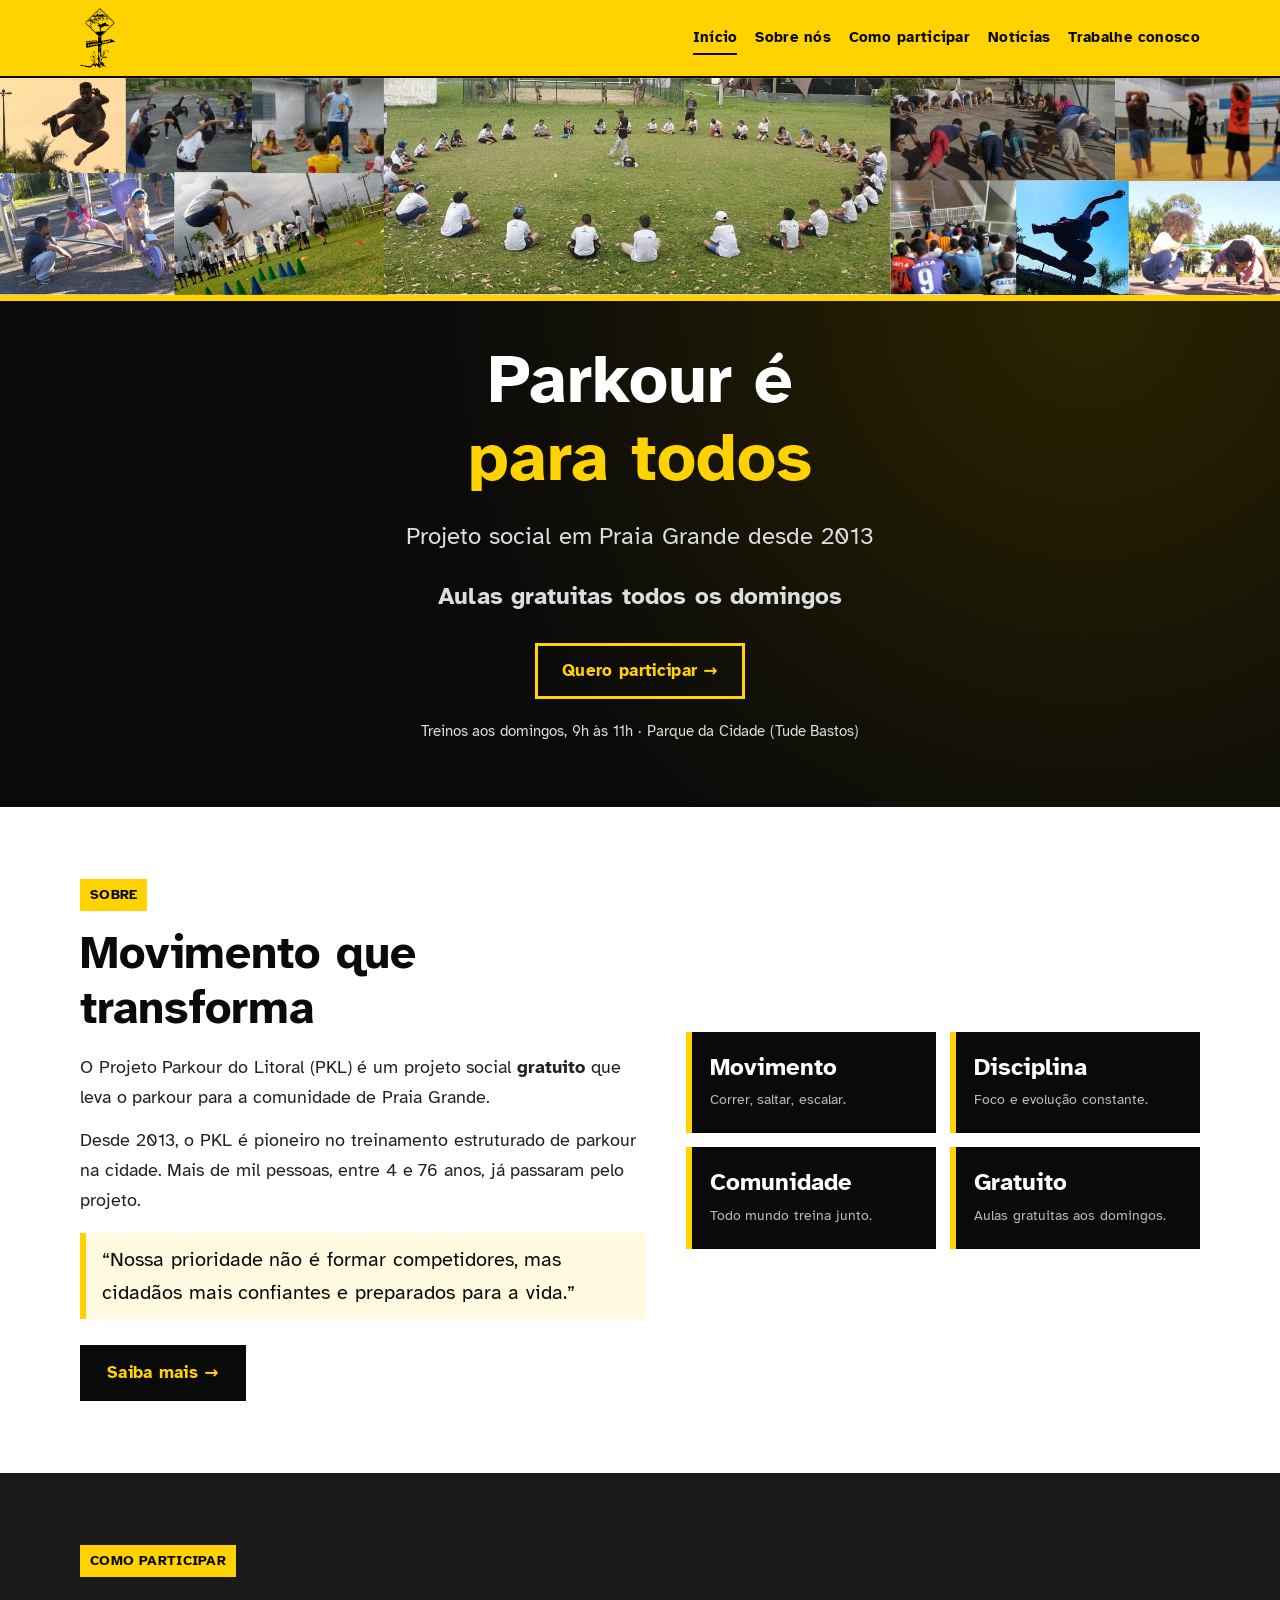
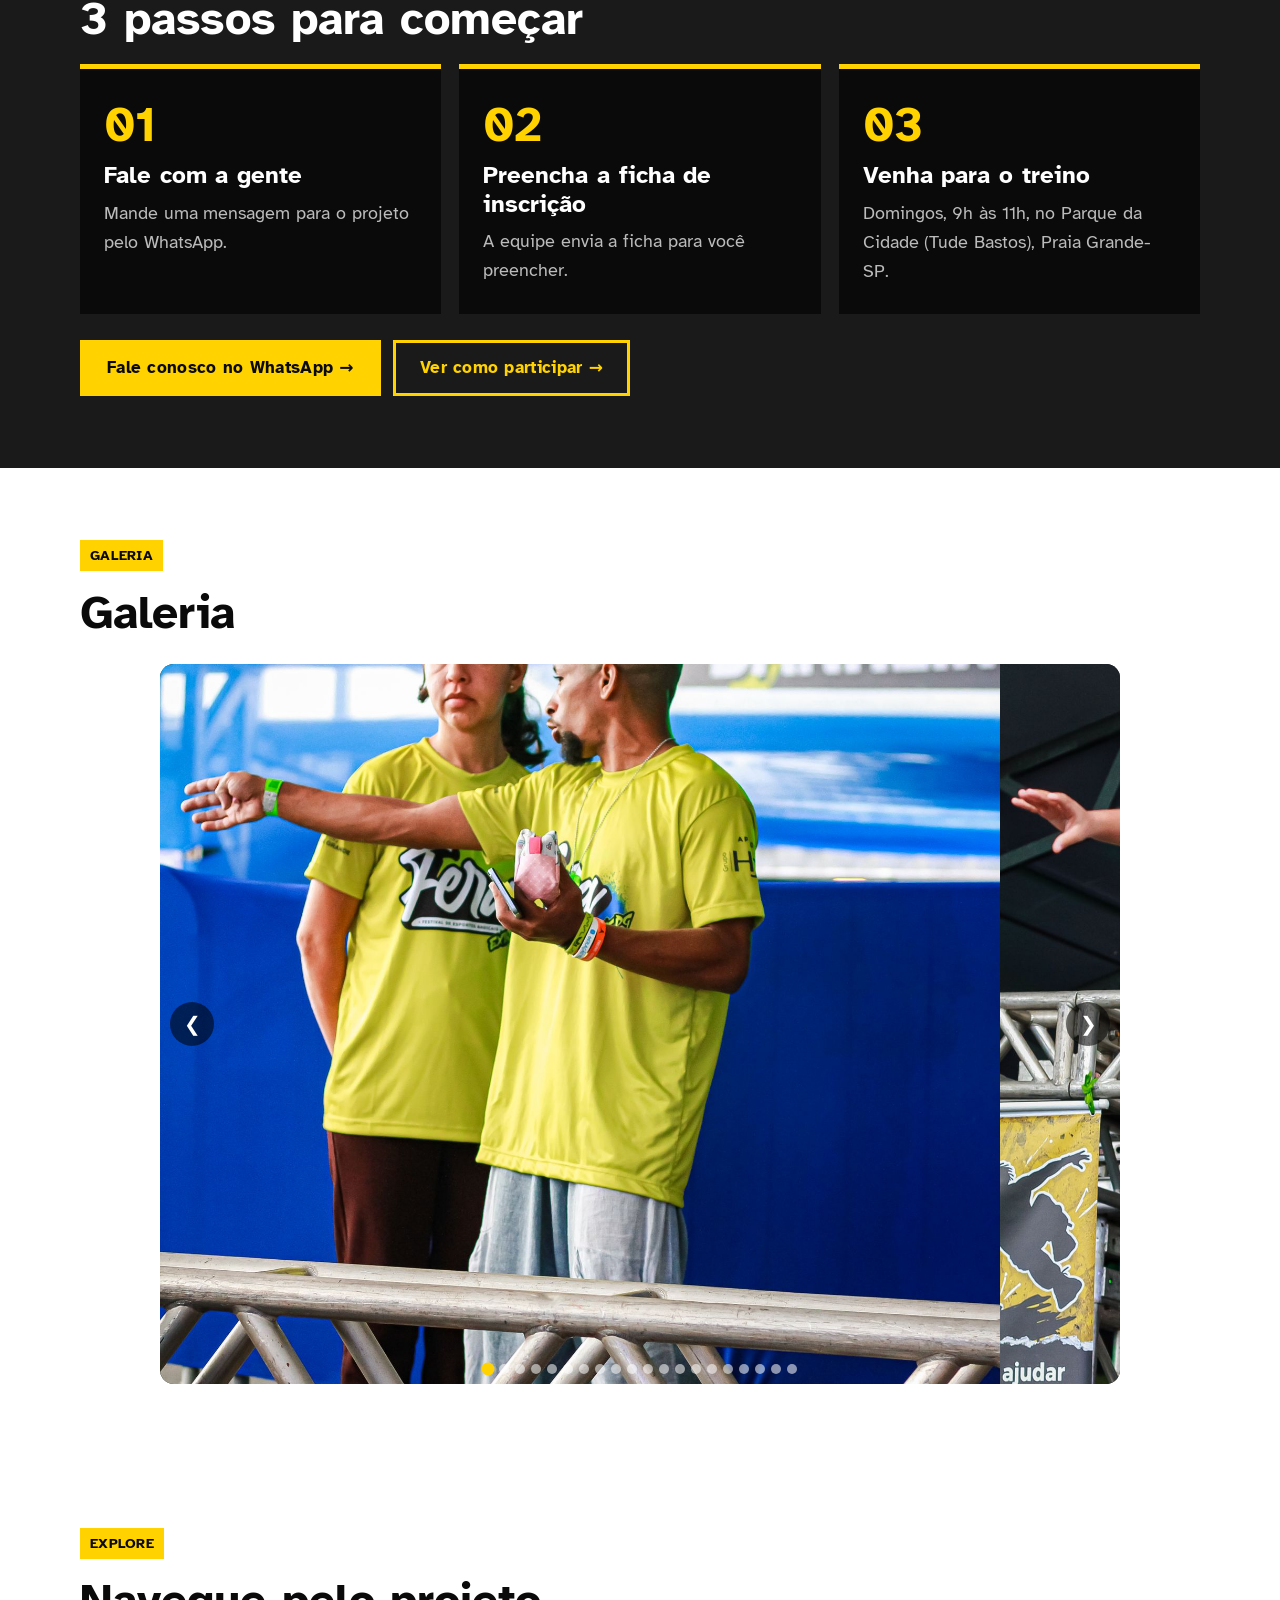
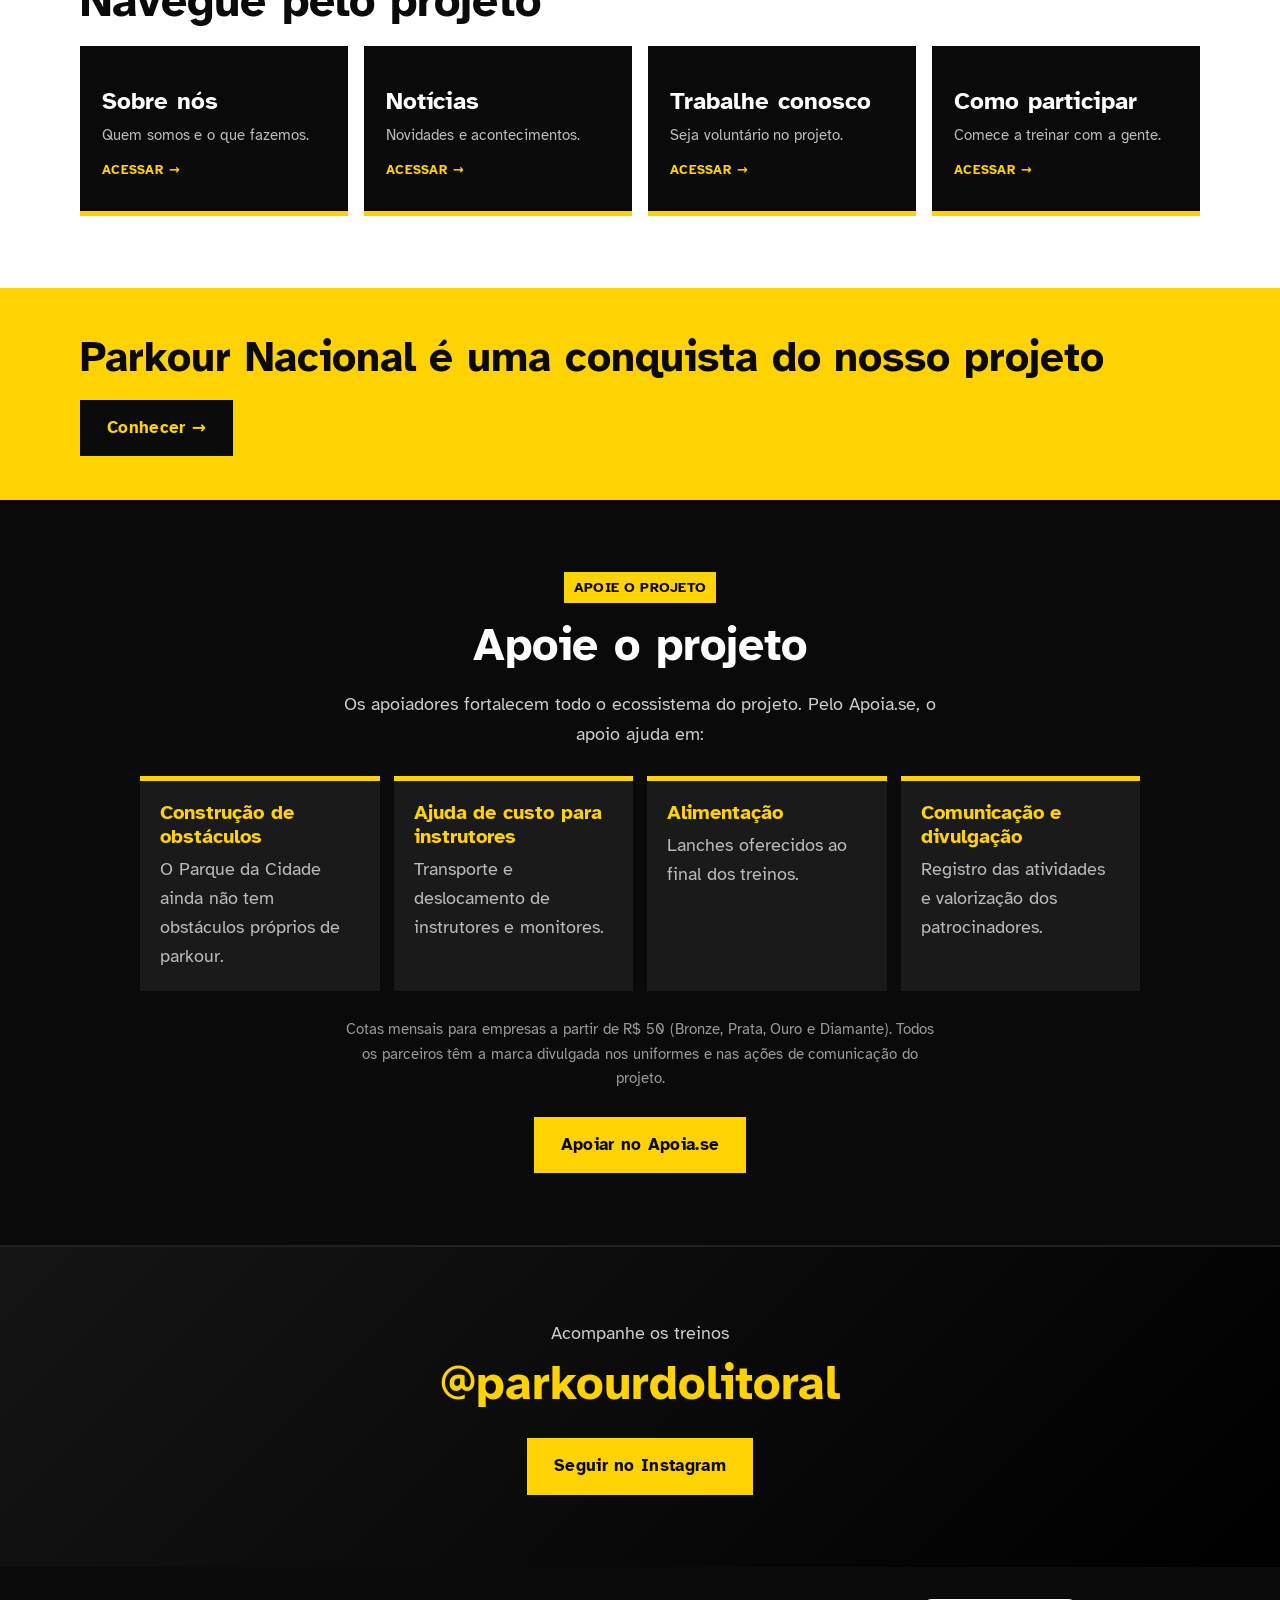
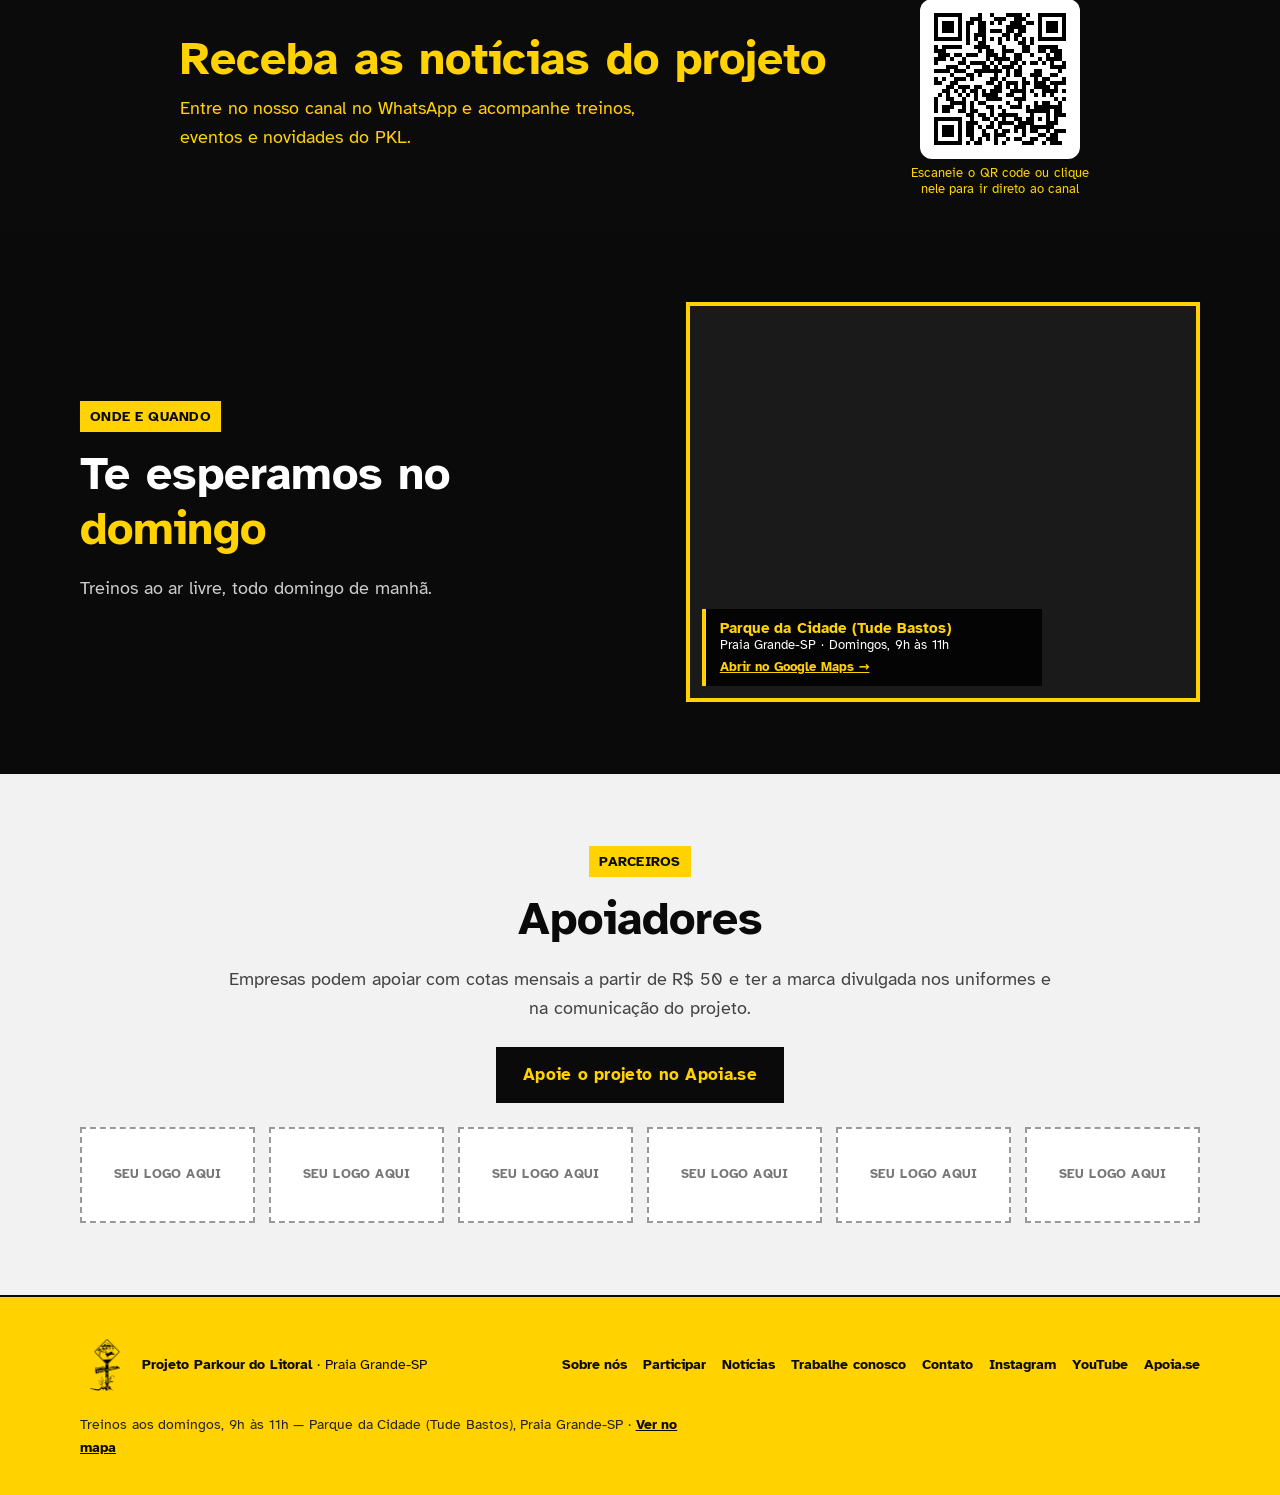
==== commit bdc6158a: "Replace the home gallery with the 20-photo set. Remove the old galeria images and add assets/galeria" ====
--- a/index.html
+++ b/index.html
@@ -65,8 +65,7 @@
  <div class="btns"><a class="btn btn-y" href="https://wa.me/5513988288838" target="_blank" rel="noopener">Fale conosco no WhatsApp →</a>
    <a class="btn btn-o" href="como-participar.html">Ver como participar →</a></div></div></section>
 <section class="galeria light"><div class="wrap"><span class="tag">Galeria</span><h2>Galeria</h2>
- <!-- COLOCAR FOTOS: assets/galeria-1.jpg, assets/galeria-2.jpg, assets/galeria-3.jpg, assets/galeria-4.jpg, assets/galeria-5.jpg, assets/galeria-6.jpg -->
- <ul class="gal"><li><img src="assets/galeria-1.jpg" alt="Participantes do projeto reunidos em roda de conversa ao ar livre" loading="lazy"></li><li><img src="assets/galeria-2.jpg" alt="Crianças e jovens sentados em roda durante atividade em quadra" loading="lazy"></li><li><img src="assets/galeria-3.jpg" alt="Instrutor do projeto falando ao público em quadra esportiva" loading="lazy"></li><li><img src="assets/galeria-4.jpg" alt="Sequência de fotos de praticantes saltando e se equilibrando em obstáculos" loading="lazy"></li><li><img src="assets/galeria-5.jpg" alt="Montagem de fotos de treinos de parkour com obstáculos e participantes" loading="lazy"></li><li class="photo-ph" role="img" aria-label="Espaço para foto">Foto</li><!-- COLOCAR FOTO: assets/galeria-6.jpg --></ul></div></section>
+ <div class="car" aria-roledescription="carousel" aria-label="Galeria de fotos"><div class="car-view"><ul class="car-track"><li class="car-slide" role="group" aria-roledescription="slide" aria-label="1 de 20"><img src="assets/galeria/01.jpg" alt="Treino do Projeto Parkour do Litoral" loading="lazy" decoding="async"></li><li class="car-slide" role="group" aria-roledescription="slide" aria-label="2 de 20"><img src="assets/galeria/02.jpg" alt="Treino do Projeto Parkour do Litoral" loading="lazy" decoding="async"></li><li class="car-slide" role="group" aria-roledescription="slide" aria-label="3 de 20"><img data-src="assets/galeria/03.jpg" alt="Treino do Projeto Parkour do Litoral" loading="lazy" decoding="async"></li><li class="car-slide" role="group" aria-roledescription="slide" aria-label="4 de 20"><img data-src="assets/galeria/04.jpg" alt="Treino do Projeto Parkour do Litoral" loading="lazy" decoding="async"></li><li class="car-slide" role="group" aria-roledescription="slide" aria-label="5 de 20"><img data-src="assets/galeria/05.jpg" alt="Treino do Projeto Parkour do Litoral" loading="lazy" decoding="async"></li><li class="car-slide" role="group" aria-roledescription="slide" aria-label="6 de 20"><img data-src="assets/galeria/06.jpg" alt="Treino do Projeto Parkour do Litoral" loading="lazy" decoding="async"></li><li class="car-slide" role="group" aria-roledescription="slide" aria-label="7 de 20"><img data-src="assets/galeria/07.jpg" alt="Treino do Projeto Parkour do Litoral" loading="lazy" decoding="async"></li><li class="car-slide" role="group" aria-roledescription="slide" aria-label="8 de 20"><img data-src="assets/galeria/08.jpg" alt="Treino do Projeto Parkour do Litoral" loading="lazy" decoding="async"></li><li class="car-slide" role="group" aria-roledescription="slide" aria-label="9 de 20"><img data-src="assets/galeria/09.jpg" alt="Treino do Projeto Parkour do Litoral" loading="lazy" decoding="async"></li><li class="car-slide" role="group" aria-roledescription="slide" aria-label="10 de 20"><img data-src="assets/galeria/10.jpg" alt="Treino do Projeto Parkour do Litoral" loading="lazy" decoding="async"></li><li class="car-slide" role="group" aria-roledescription="slide" aria-label="11 de 20"><img data-src="assets/galeria/11.jpg" alt="Treino do Projeto Parkour do Litoral" loading="lazy" decoding="async"></li><li class="car-slide" role="group" aria-roledescription="slide" aria-label="12 de 20"><img data-src="assets/galeria/12.jpg" alt="Treino do Projeto Parkour do Litoral" loading="lazy" decoding="async"></li><li class="car-slide" role="group" aria-roledescription="slide" aria-label="13 de 20"><img data-src="assets/galeria/13.jpg" alt="Treino do Projeto Parkour do Litoral" loading="lazy" decoding="async"></li><li class="car-slide" role="group" aria-roledescription="slide" aria-label="14 de 20"><img data-src="assets/galeria/14.jpg" alt="Treino do Projeto Parkour do Litoral" loading="lazy" decoding="async"></li><li class="car-slide" role="group" aria-roledescription="slide" aria-label="15 de 20"><img data-src="assets/galeria/15.jpg" alt="Treino do Projeto Parkour do Litoral" loading="lazy" decoding="async"></li><li class="car-slide" role="group" aria-roledescription="slide" aria-label="16 de 20"><img data-src="assets/galeria/16.jpg" alt="Treino do Projeto Parkour do Litoral" loading="lazy" decoding="async"></li><li class="car-slide" role="group" aria-roledescription="slide" aria-label="17 de 20"><img data-src="assets/galeria/17.jpg" alt="Treino do Projeto Parkour do Litoral" loading="lazy" decoding="async"></li><li class="car-slide" role="group" aria-roledescription="slide" aria-label="18 de 20"><img data-src="assets/galeria/18.jpg" alt="Treino do Projeto Parkour do Litoral" loading="lazy" decoding="async"></li><li class="car-slide" role="group" aria-roledescription="slide" aria-label="19 de 20"><img data-src="assets/galeria/19.jpg" alt="Treino do Projeto Parkour do Litoral" loading="lazy" decoding="async"></li><li class="car-slide" role="group" aria-roledescription="slide" aria-label="20 de 20"><img data-src="assets/galeria/20.jpg" alt="Treino do Projeto Parkour do Litoral" loading="lazy" decoding="async"></li></ul></div><button type="button" class="car-btn car-prev" aria-label="Foto anterior">&#10094;</button><button type="button" class="car-btn car-next" aria-label="Próxima foto">&#10095;</button><div class="car-dots" role="group" aria-label="Escolher foto"></div></div></div></section>
 <section class="areas"><div class="wrap"><span class="tag">Explore</span><h2>Navegue pelo projeto</h2><div class="cards">
  <a class="ac" href="sobre.html"><h3>Sobre nós</h3><p>Quem somos e o que fazemos.</p><span class="go">Acessar →</span></a>
  <a class="ac" href="noticias.html"><h3>Notícias</h3><p>Novidades e acontecimentos.</p><span class="go">Acessar →</span></a>
@@ -102,11 +101,10 @@
  <div class="canal-txt">
   <h2>Receba as notícias do projeto</h2>
   <p>Entre no nosso canal no WhatsApp e acompanhe treinos, eventos e novidades do PKL.</p>
-  <a class="btn canal-btn" href="https://whatsapp.com/channel/0029VbAZEBLDOQITXoyTVE17" target="_blank" rel="noopener">Entrar no canal de notícias</a>
  </div>
  <figure class="canal-qr">
   <a href="https://whatsapp.com/channel/0029VbAZEBLDOQITXoyTVE17" target="_blank" rel="noopener"><img src="assets/qr-canal.png" alt="QR code do canal de notícias do Projeto Parkour do Litoral no WhatsApp" width="160" height="160"></a>
-  <figcaption>Escaneie o QR code ou clique nele para ir direto ao canal</figcaption>
+  <figcaption>Escaneie o QR code ou clique<br>nele para ir direto ao canal</figcaption>
  </figure>
 </div></section>
 <section class="onde"><div class="wrap grid2"><div><span class="tag">Onde e quando</span><h2>Te esperamos no <span style="color:var(--y)">domingo</span></h2><p style="color:#ccc;font-size:18px">Treinos ao ar livre, todo domingo de manhã.</p></div>
@@ -136,5 +134,17 @@
   <p class="foot-loc">Treinos aos domingos, 9h às 11h — Parque da Cidade (Tude Bastos), Praia Grande-SP · <a href="https://www.google.com/maps/search/?api=1&amp;query=Parque+da+Cidade+Praia+Grande+SP">Ver no mapa</a></p>
  </div>
 </footer>
+<script>
+(function(){var c=document.querySelector('.car');if(!c)return;var t=c.querySelector('.car-track'),s=t.children,n=s.length,i=0,tm,d=c.querySelector('.car-dots'),rm=window.matchMedia('(prefers-reduced-motion: reduce)').matches;
+for(var k=0;k<n;k++){var b=document.createElement('button');b.type='button';b.setAttribute('aria-label','Ir para foto '+(k+1));b.onclick=(function(k){return function(){go(k);rs()}})(k);d.appendChild(b)}
+function ld(k){var im=s[(k+n)%n].querySelector('img');if(im.dataset.src){im.src=im.dataset.src;im.removeAttribute('data-src')}}
+function go(k){i=(k+n)%n;ld(i);ld(i+1);t.style.transform='translateX('+(-100*i)+'%)';for(var j=0;j<n;j++){d.children[j].setAttribute('aria-current',j===i?'true':'false');s[j].setAttribute('aria-hidden',j===i?'false':'true')}}
+function st(){if(!rm){clearInterval(tm);tm=setInterval(function(){go(i+1)},4000)}}function sp(){clearInterval(tm)}function rs(){sp();st()}
+c.querySelector('.car-prev').onclick=function(){go(i-1);rs()};c.querySelector('.car-next').onclick=function(){go(i+1);rs()};
+c.addEventListener('mouseenter',sp);c.addEventListener('mouseleave',st);c.addEventListener('focusin',sp);c.addEventListener('focusout',st);
+var x0=null;c.addEventListener('touchstart',function(e){x0=e.touches[0].clientX;sp()},{passive:true});c.addEventListener('touchend',function(e){if(x0!==null){var dx=e.changedTouches[0].clientX-x0;if(Math.abs(dx)>40)go(i+(dx<0?1:-1));x0=null}st()});
+c.addEventListener('keydown',function(e){if(e.key==='ArrowLeft'){go(i-1);rs()}if(e.key==='ArrowRight'){go(i+1);rs()}});
+go(0);st()})();
+</script>
 </body>
 </html>
--- a/assets/style.css
+++ b/assets/style.css
@@ -232,3 +232,26 @@
 .canal-qr img{width:160px;height:160px;background:#fff;padding:6px;border-radius:12px;display:block;margin:0 auto}
 .canal-qr figcaption{font-size:13px;line-height:1.3;margin-top:6px}
 @media (max-width:640px){.canal-grid{flex-direction:column;text-align:center;gap:18px}.canal-txt{text-align:center}.canal-txt p{margin-left:auto;margin-right:auto}}
+
+/* v9: canal - texto amarelo a esquerda, QR a direita */
+section.canal{background:#0b0b0b !important;color:#FFD200 !important;padding:32px 20px !important}
+section.canal .wrap.canal-grid{display:flex !important;flex-direction:row !important;align-items:center !important;justify-content:space-between !important;gap:40px;max-width:1000px;margin:0 auto}
+section.canal .canal-txt{flex:1 1 auto;text-align:left !important}
+section.canal .canal-txt h2,section.canal .canal-txt p{color:#FFD200 !important;text-align:left !important;margin-left:0}
+section.canal .canal-qr{flex:0 0 200px;width:200px;margin:0;text-align:center}
+section.canal .canal-qr figcaption{color:#FFD200;text-align:center}
+@media (max-width:640px){section.canal .wrap.canal-grid{flex-direction:column !important;gap:18px}section.canal .canal-txt,section.canal .canal-txt h2,section.canal .canal-txt p{text-align:center !important}}
+/* v9: carrossel galeria */
+.car{position:relative;max-width:960px;margin:24px auto 0;border-radius:14px;overflow:hidden;background:#111}
+.car-view{overflow:hidden;aspect-ratio:4/3}
+.car-track{display:flex;list-style:none;margin:0;padding:0;height:100%;transition:transform .6s ease}
+.car-slide{flex:0 0 100%;height:100%}
+.car-slide img{width:100%;height:100%;object-fit:cover;object-position:center 30%;display:block}
+.car-btn{position:absolute;top:50%;transform:translateY(-50%);width:44px;height:44px;border:0;border-radius:50%;background:rgba(0,0,0,.55);color:#fff;font-size:20px;cursor:pointer;z-index:2}
+.car-btn:hover,.car-btn:focus-visible{background:#FFD200;color:#000;outline:none}
+.car-prev{left:10px}.car-next{right:10px}
+.car-dots{position:absolute;bottom:10px;left:0;right:0;display:flex;justify-content:center;flex-wrap:wrap;gap:6px;padding:0 50px}
+.car-dots button{width:10px;height:10px;padding:0;border:0;border-radius:50%;background:rgba(255,255,255,.55);cursor:pointer}
+.car-dots button[aria-current="true"]{background:#FFD200;transform:scale(1.3)}
+@media (prefers-reduced-motion:reduce){.car-track{transition:none}}
+@media (max-width:640px){.car-btn{width:36px;height:36px;font-size:16px}.car-dots button{width:8px;height:8px}}
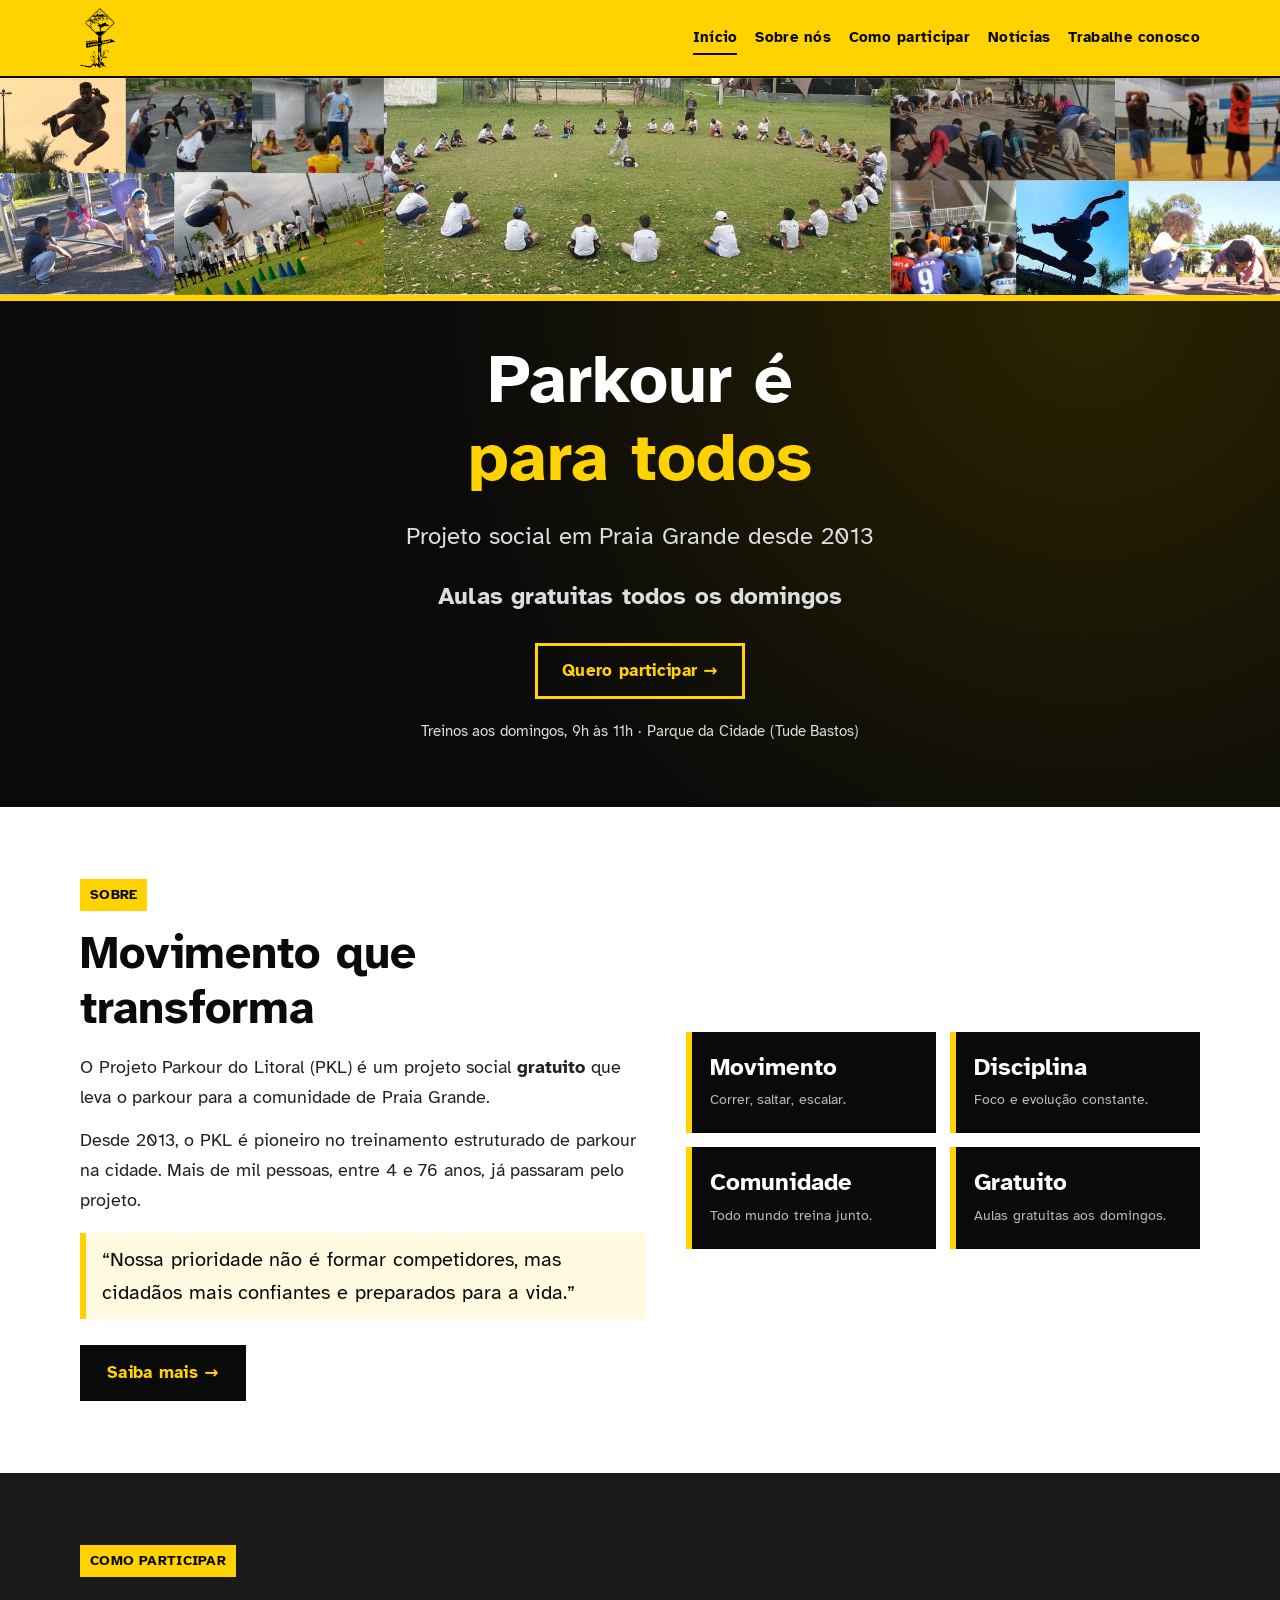
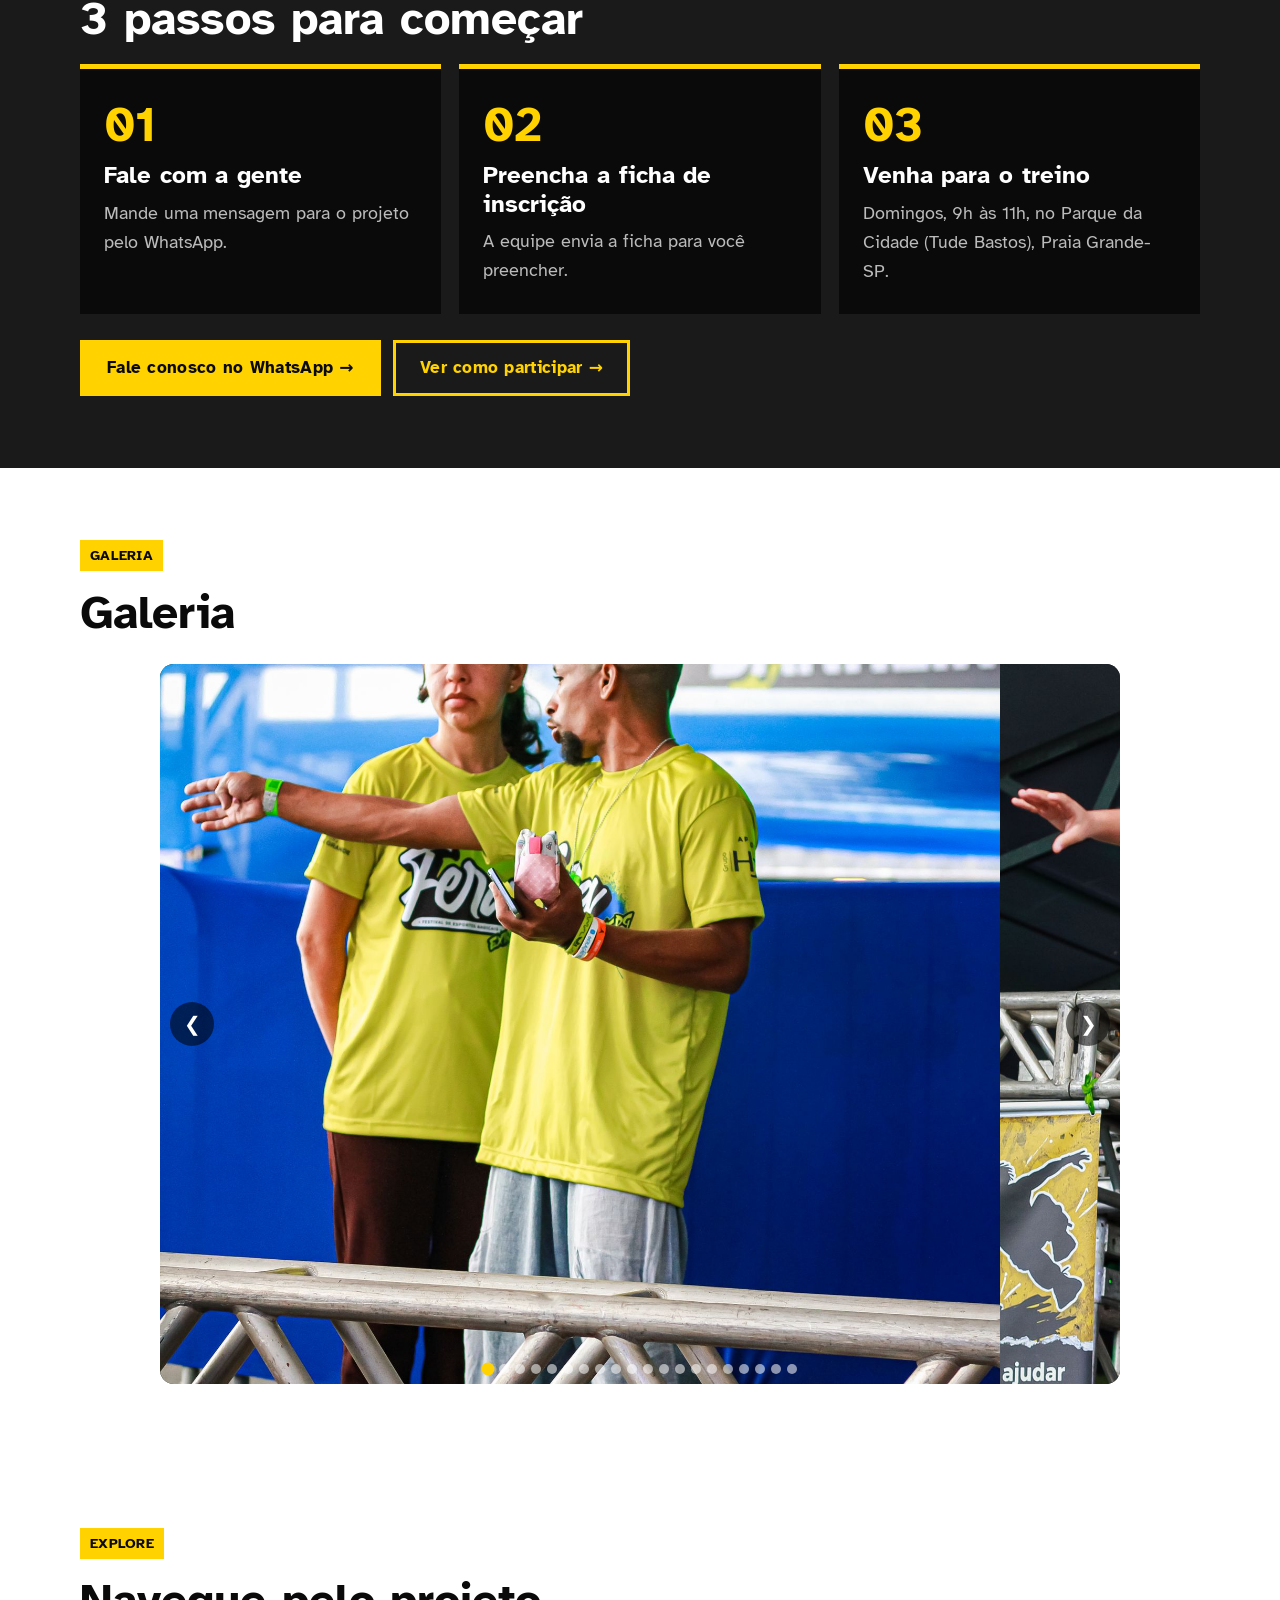
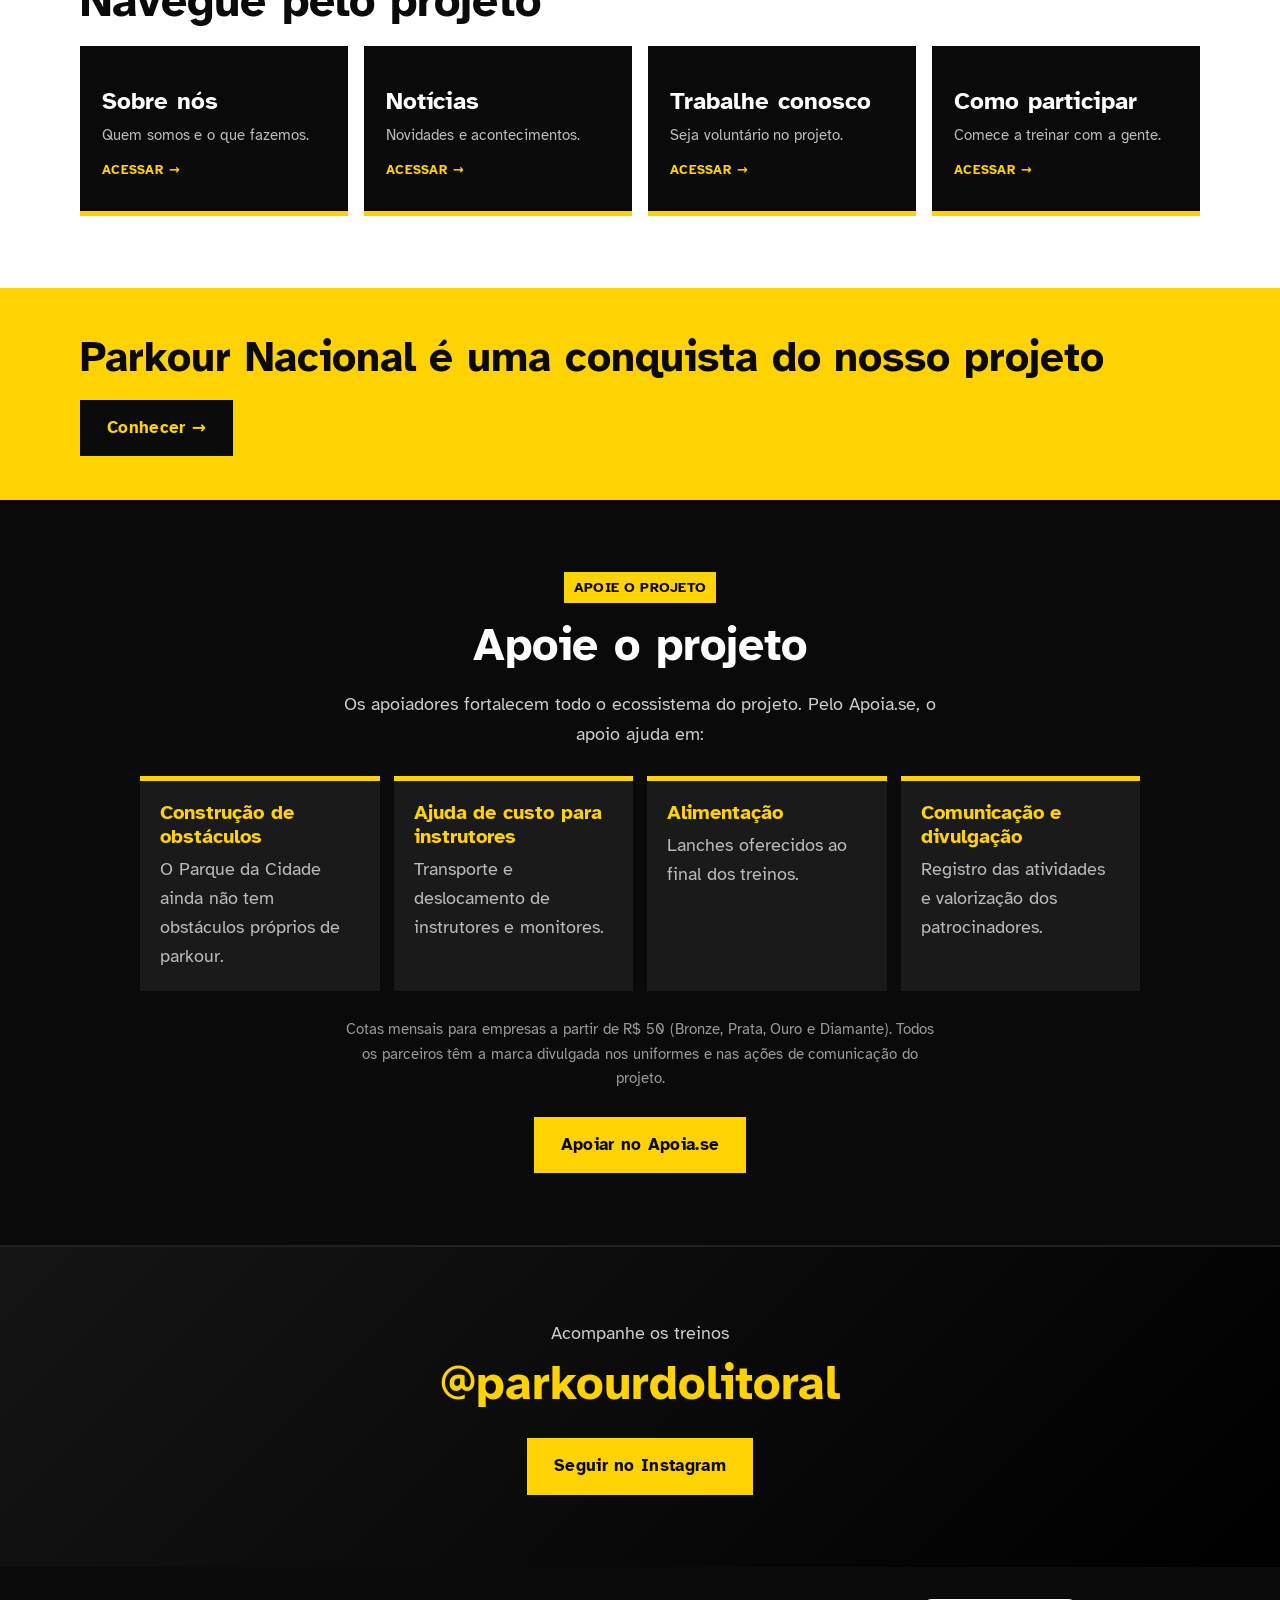
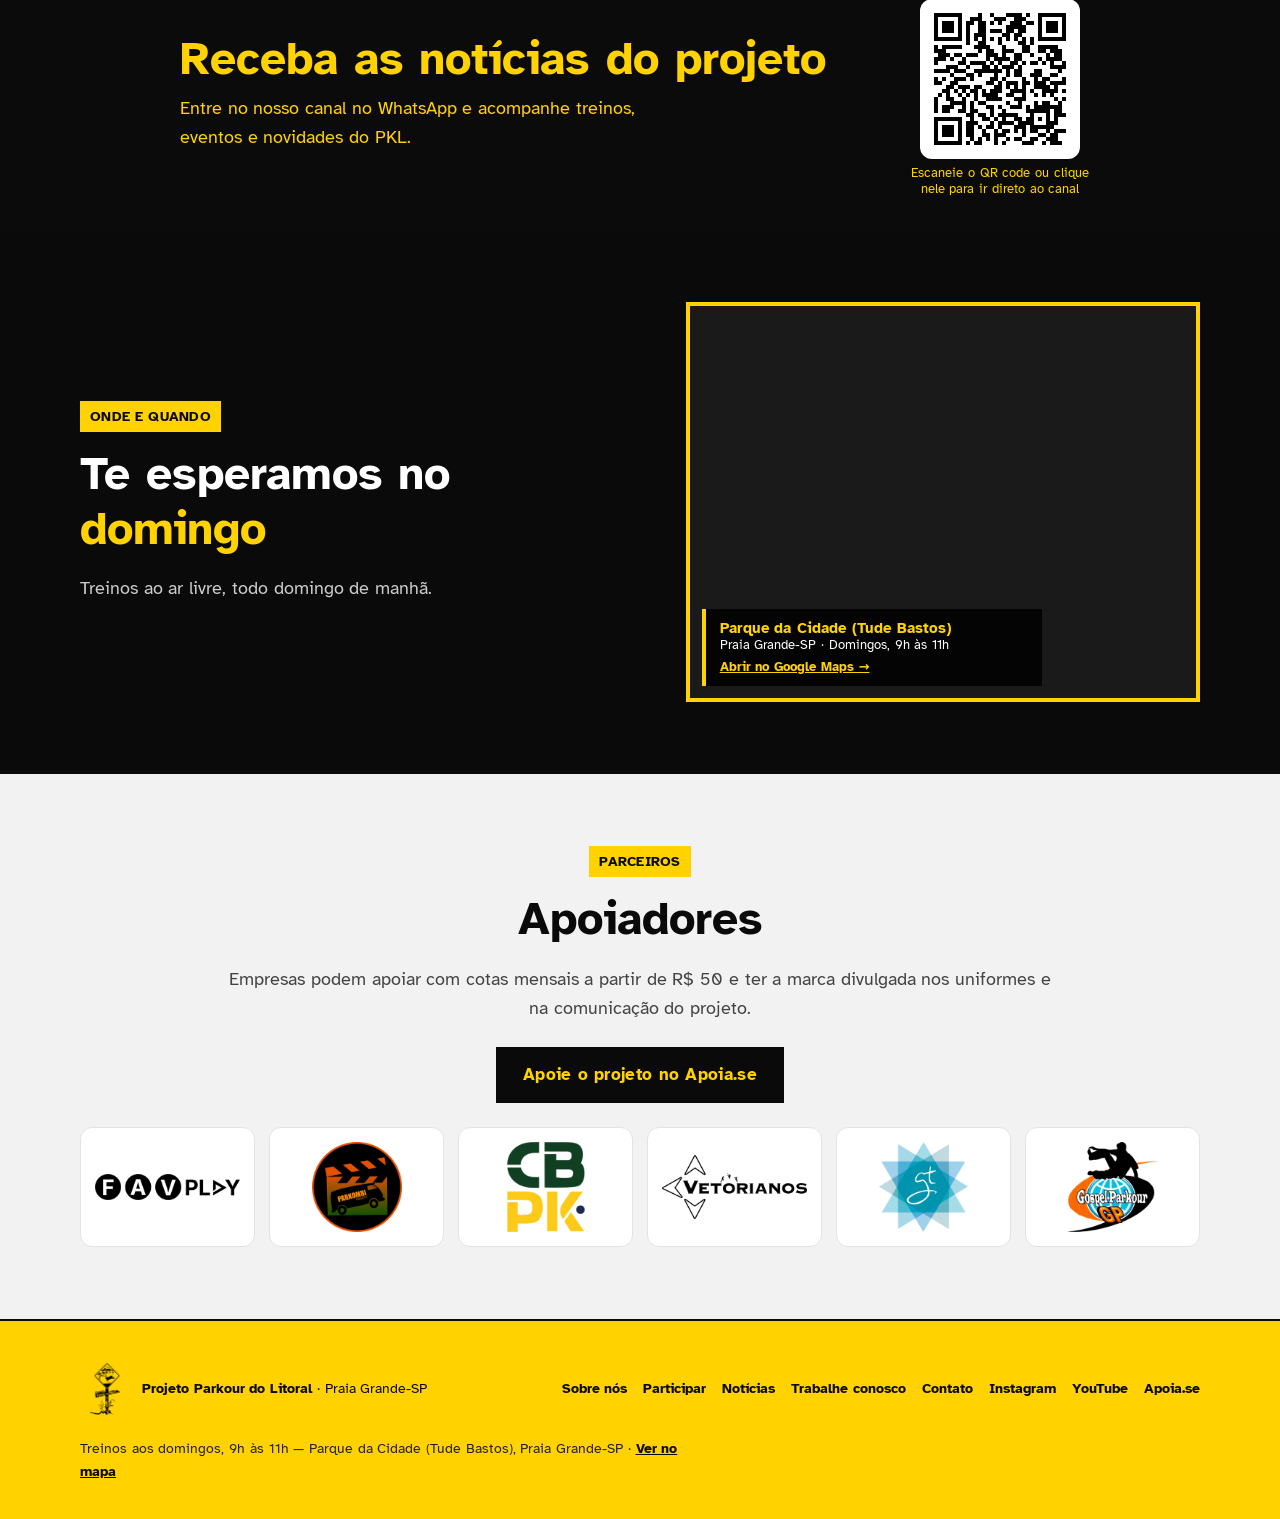
==== commit 3d67ef2c: "Add the supporter logos to the home page. index.html, the stylesheet, and assets/apoiadores now matc" ====
--- a/index.html
+++ b/index.html
@@ -120,8 +120,8 @@
   <h2 id="apoiadores-t">Apoiadores</h2>
   <p>Empresas podem apoiar com cotas mensais a partir de R$ 50 e ter a marca divulgada nos uniformes e na comunicação do projeto.</p>
   <p><a class="btn btn-k" href="https://apoia.se/parkourdolitoral" target="_blank" rel="noopener">Apoie o projeto no Apoia.se</a></p>
-  <!-- COLOCAR LOGOS DOS APOIADORES -->
-  <ul class="sponsors"><li>Seu logo aqui</li><li>Seu logo aqui</li><li>Seu logo aqui</li><li>Seu logo aqui</li><li>Seu logo aqui</li><li>Seu logo aqui</li></ul>
+  <!-- LOGOS DOS APOIADORES -->
+  <ul class="sponsors"><li><img src="assets/apoiadores/favplay.png" alt="FavPlay" loading="lazy"></li><li><img src="assets/apoiadores/parkombi.png" alt="Parkombi Produções" loading="lazy"></li><li><img src="assets/apoiadores/cbpk.png" alt="Confederação Brasileira de Parkour (CBPK)" loading="lazy"></li><li><img src="assets/apoiadores/vetorianos.png" alt="Vetorianos" loading="lazy"></li><li><img src="assets/apoiadores/st.png" alt="Apoiador st" loading="lazy"></li><li><img src="assets/apoiadores/gospel-parkour.png" alt="Gospel Parkour" loading="lazy"></li></ul>
  </div>
 </section>
 <footer>
--- a/assets/style.css
+++ b/assets/style.css
@@ -255,3 +255,8 @@
 .car-dots button[aria-current="true"]{background:#FFD200;transform:scale(1.3)}
 @media (prefers-reduced-motion:reduce){.car-track{transition:none}}
 @media (max-width:640px){.car-btn{width:36px;height:36px;font-size:16px}.car-dots button{width:8px;height:8px}}
+
+/* v10: logos apoiadores */
+.sponsors li{background:#fff;display:flex;align-items:center;justify-content:center;padding:14px;min-height:110px}
+.sponsors li img{max-width:100%;max-height:90px;width:auto;height:auto;object-fit:contain}
+.sponsors li{border:1px solid #e3e3e3 !important;border-radius:12px}
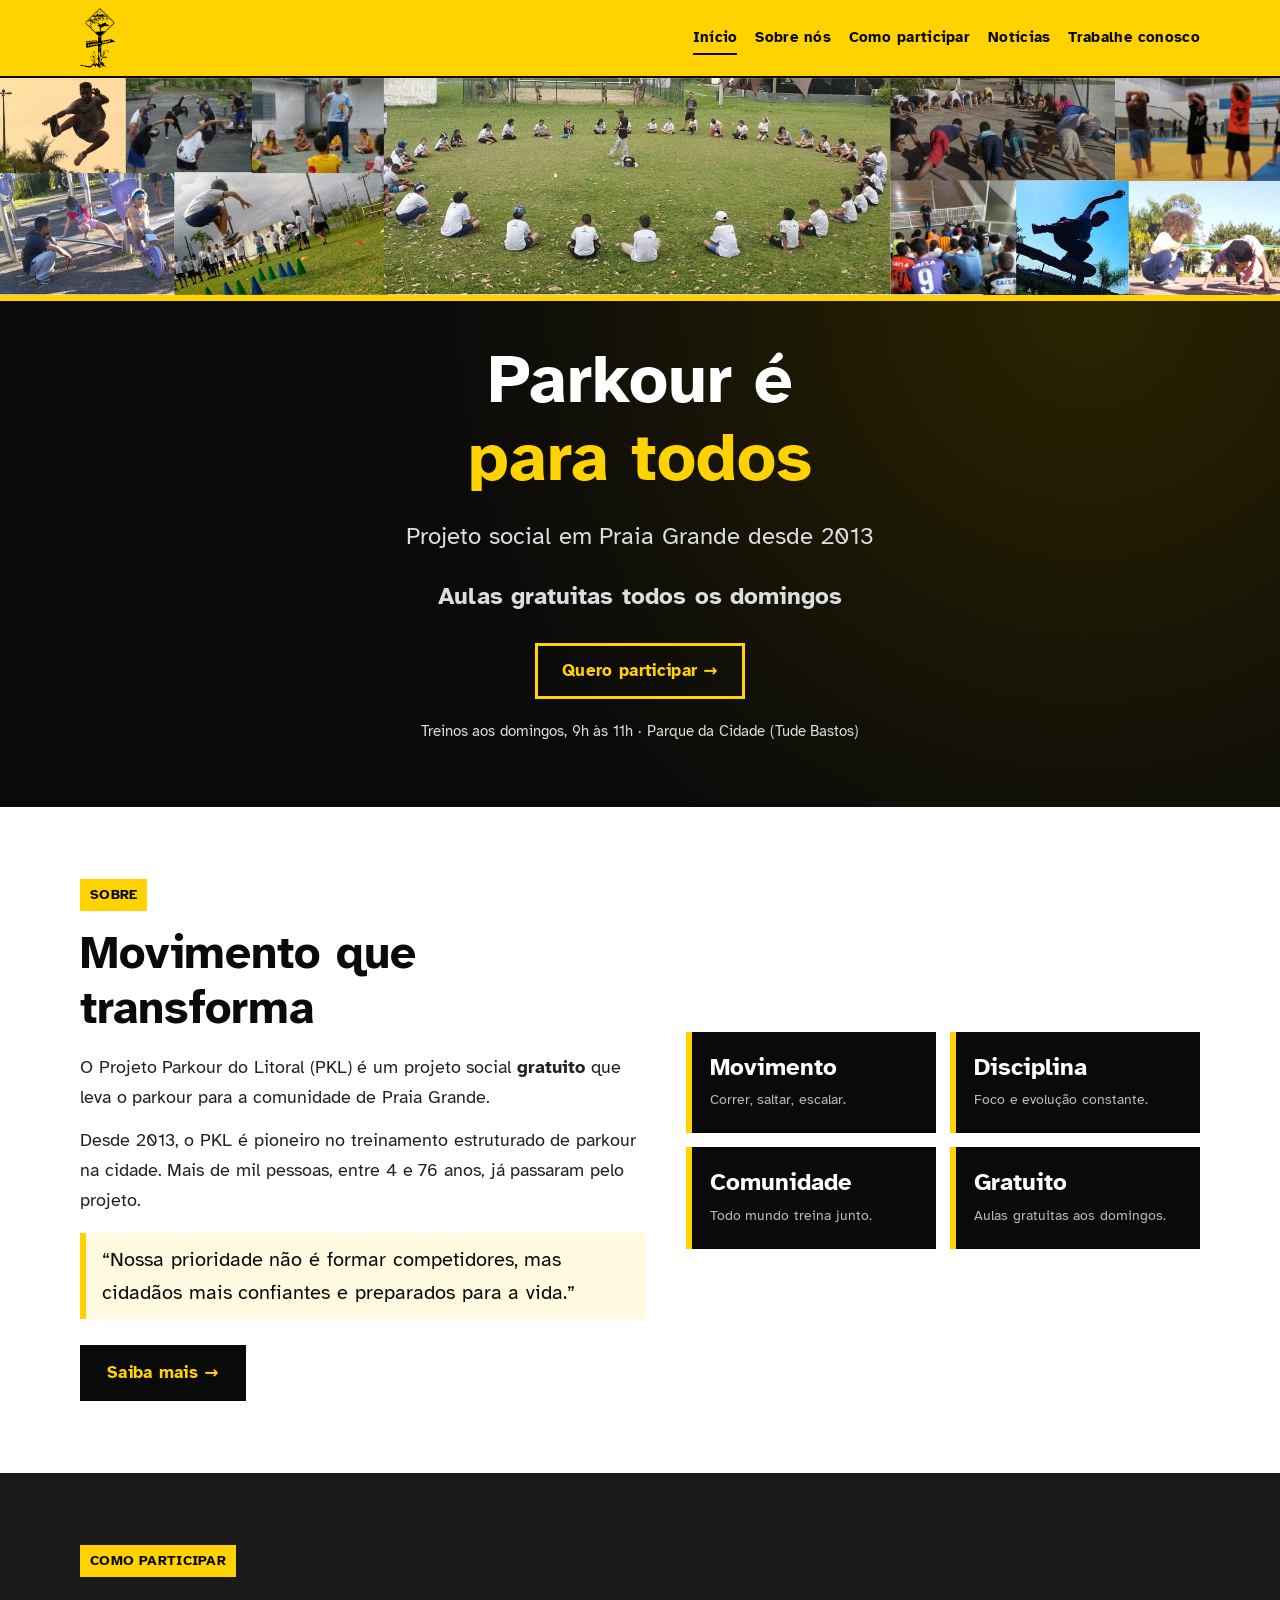
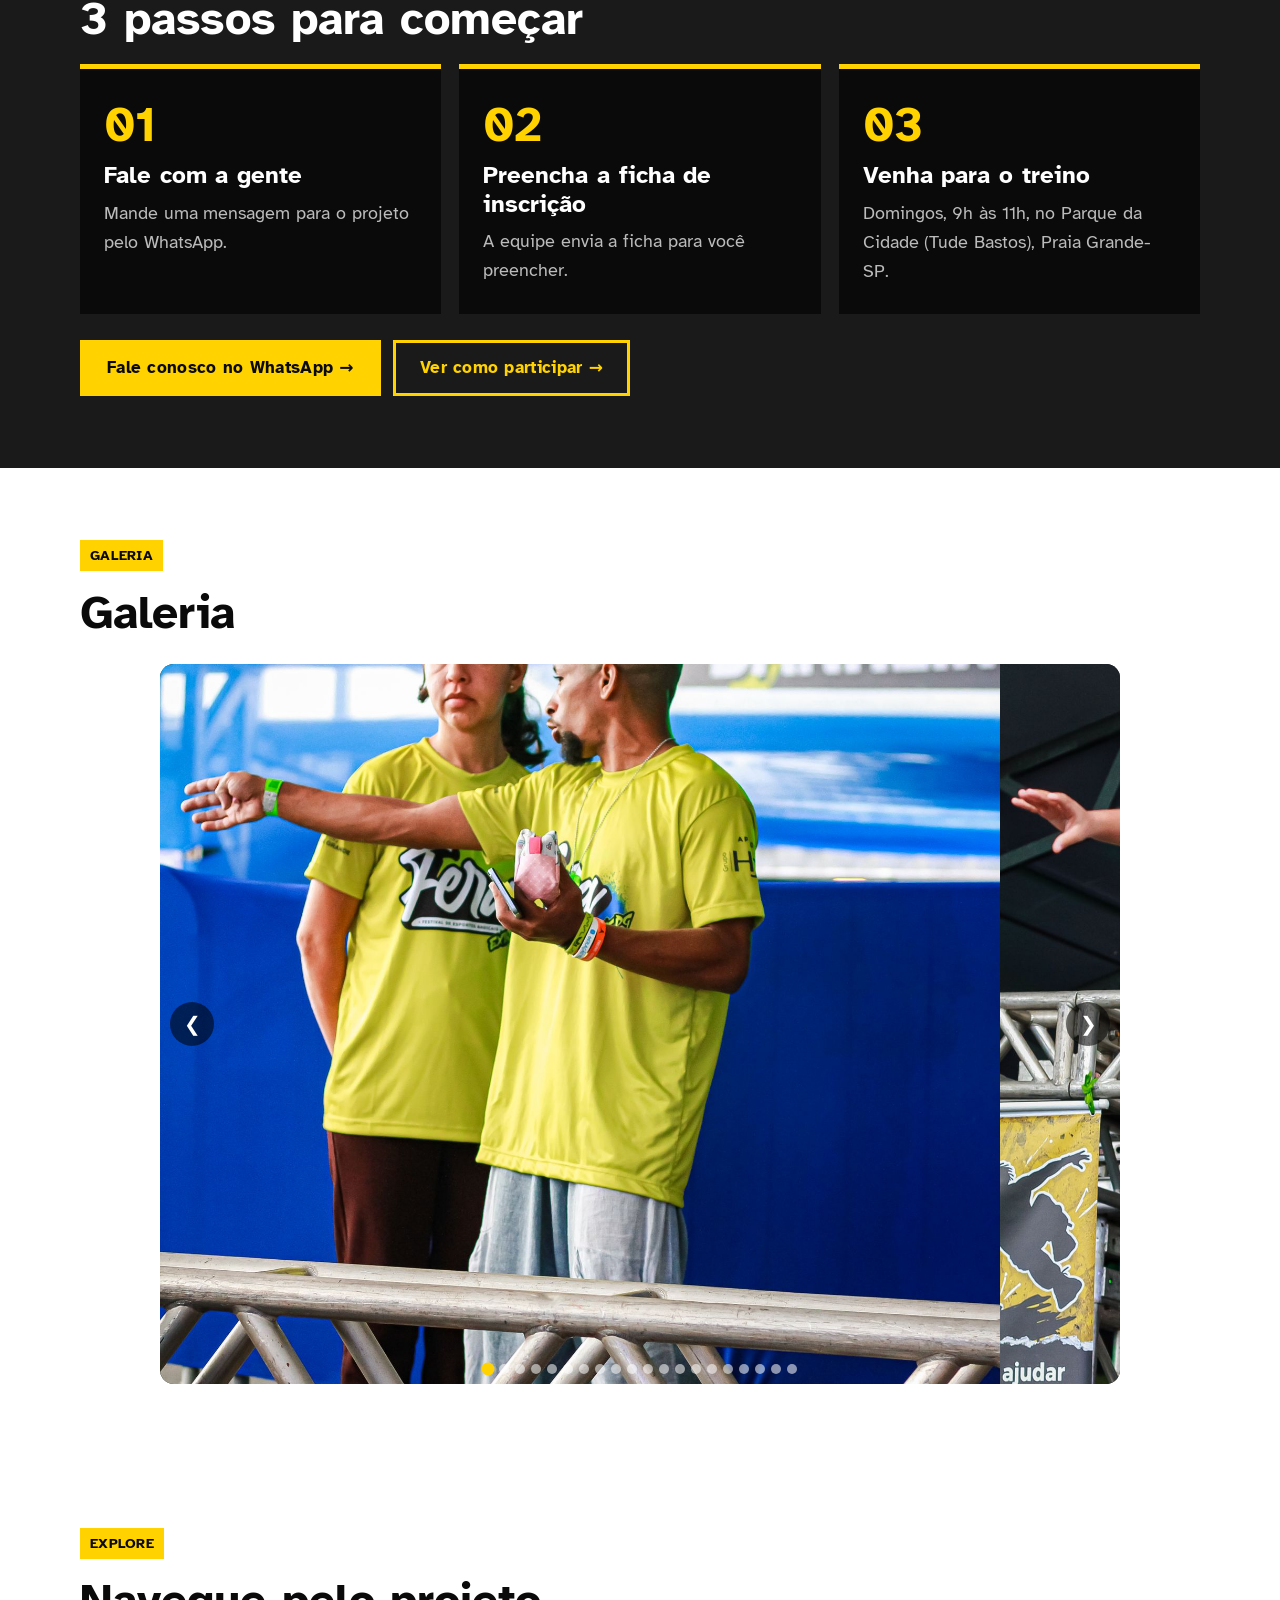
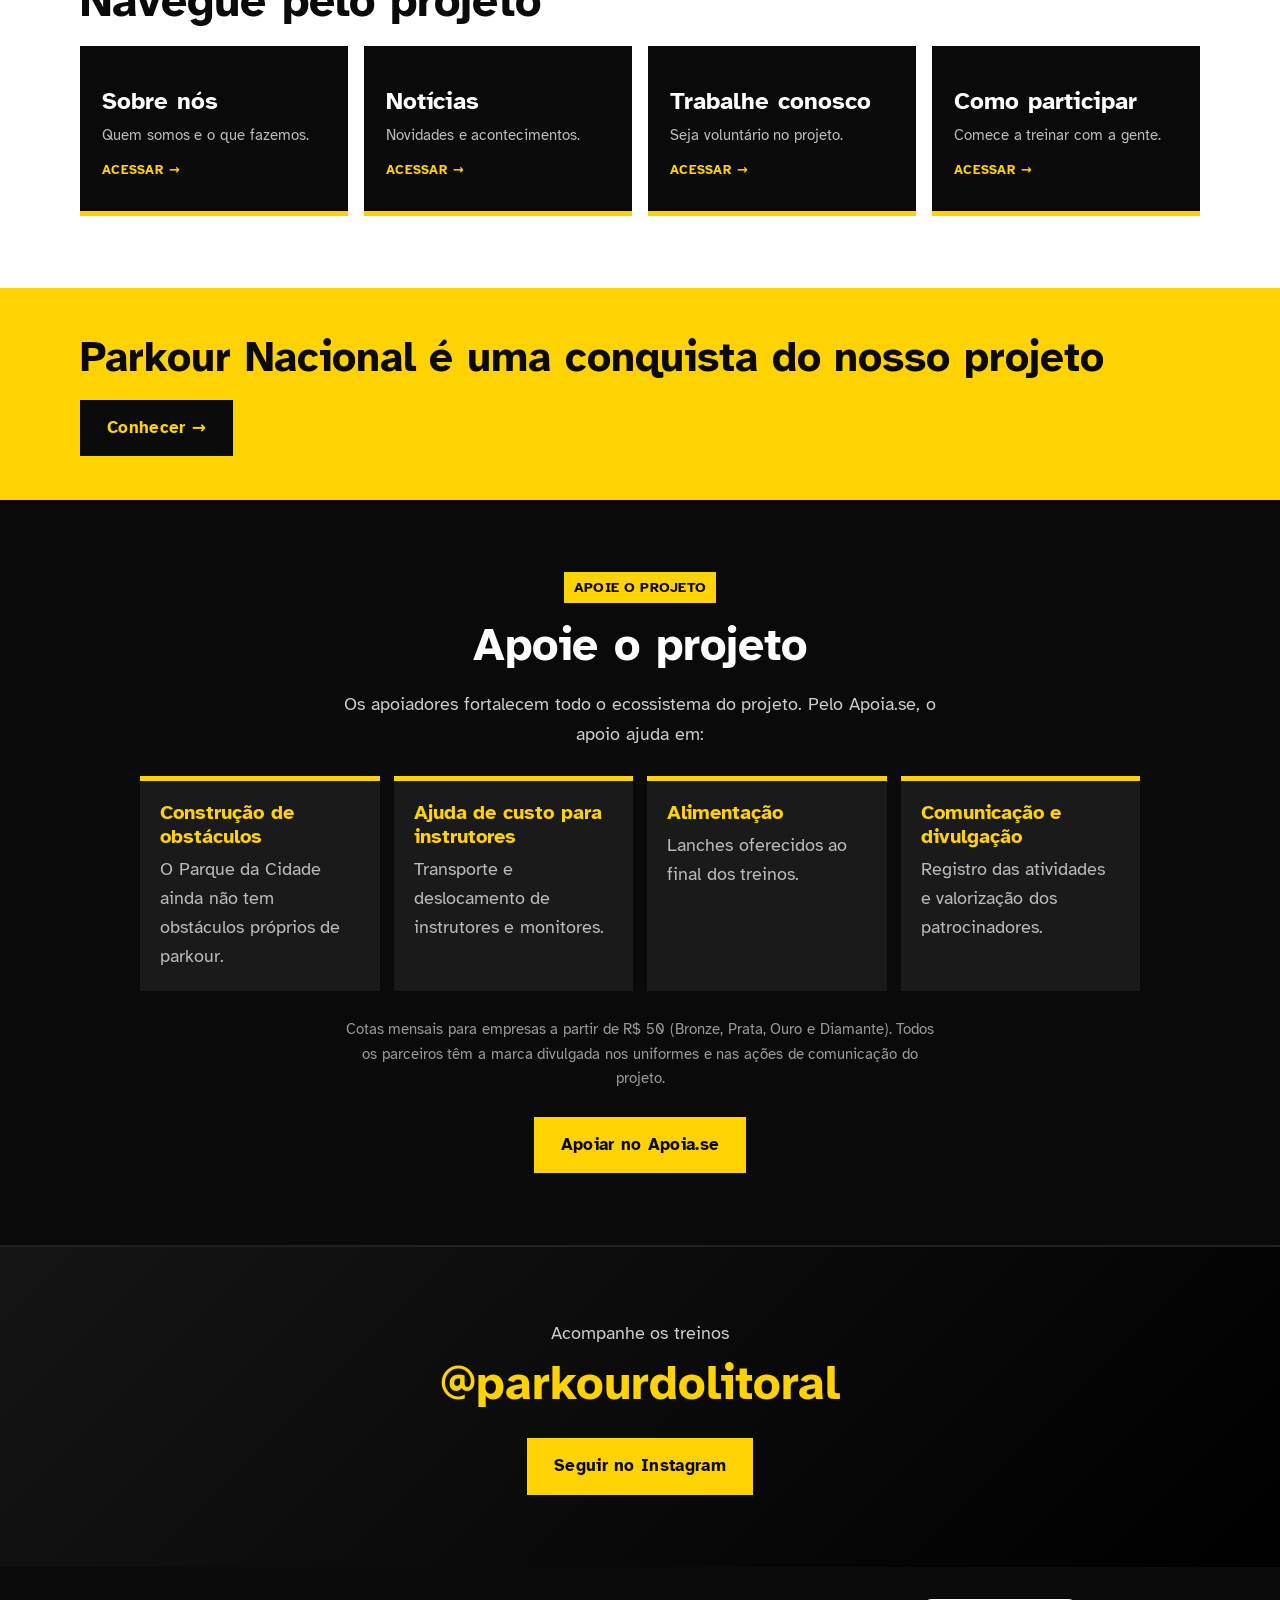
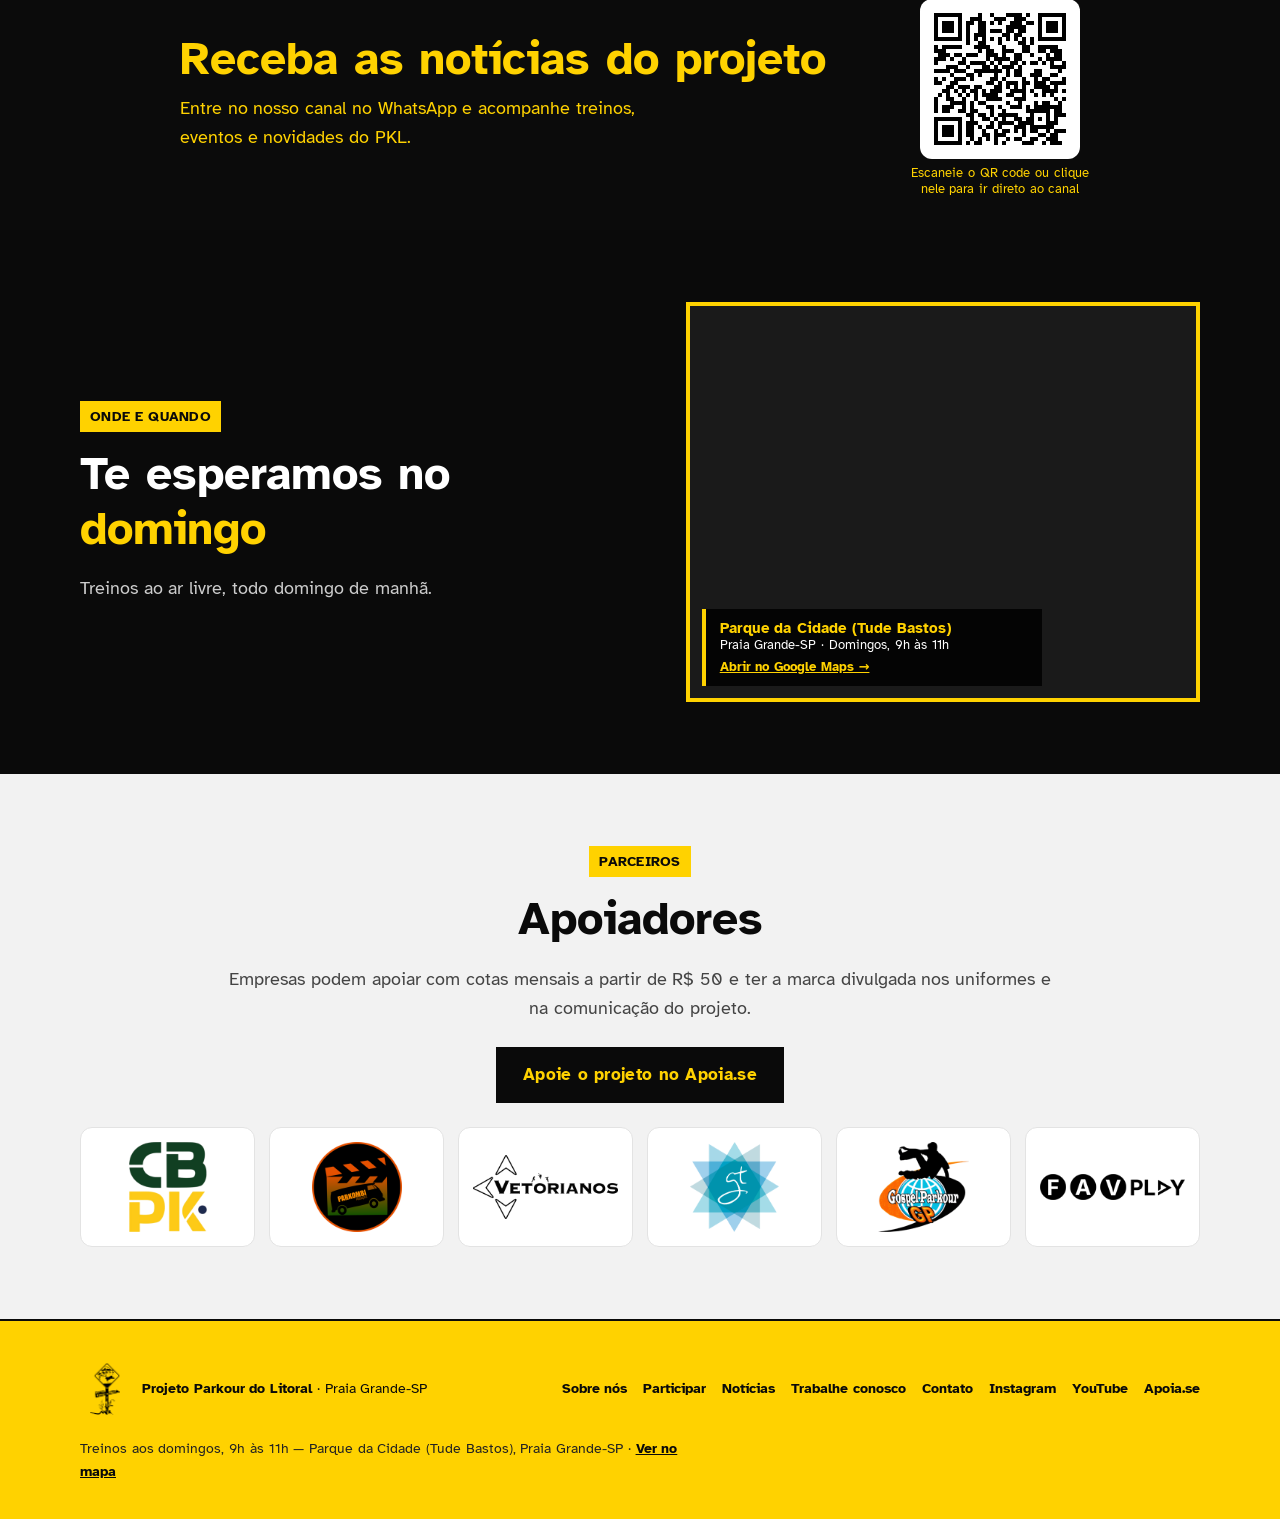
==== commit 20a342b6: "Reorder the home-page sponsor logos. index.html now matches the owner's latest archive.  Co-authored" ====
--- a/index.html
+++ b/index.html
@@ -121,7 +121,7 @@
   <p>Empresas podem apoiar com cotas mensais a partir de R$ 50 e ter a marca divulgada nos uniformes e na comunicação do projeto.</p>
   <p><a class="btn btn-k" href="https://apoia.se/parkourdolitoral" target="_blank" rel="noopener">Apoie o projeto no Apoia.se</a></p>
   <!-- LOGOS DOS APOIADORES -->
-  <ul class="sponsors"><li><img src="assets/apoiadores/favplay.png" alt="FavPlay" loading="lazy"></li><li><img src="assets/apoiadores/parkombi.png" alt="Parkombi Produções" loading="lazy"></li><li><img src="assets/apoiadores/cbpk.png" alt="Confederação Brasileira de Parkour (CBPK)" loading="lazy"></li><li><img src="assets/apoiadores/vetorianos.png" alt="Vetorianos" loading="lazy"></li><li><img src="assets/apoiadores/st.png" alt="Apoiador st" loading="lazy"></li><li><img src="assets/apoiadores/gospel-parkour.png" alt="Gospel Parkour" loading="lazy"></li></ul>
+  <ul class="sponsors"><li><img src="assets/apoiadores/cbpk.png" alt="Confederação Brasileira de Parkour (CBPK)" loading="lazy"></li><li><img src="assets/apoiadores/parkombi.png" alt="Parkombi Produções" loading="lazy"></li><li><img src="assets/apoiadores/vetorianos.png" alt="Vetorianos" loading="lazy"></li><li><img src="assets/apoiadores/st.png" alt="Apoiador st" loading="lazy"></li><li><img src="assets/apoiadores/gospel-parkour.png" alt="Gospel Parkour" loading="lazy"></li><li><img src="assets/apoiadores/favplay.png" alt="FavPlay" loading="lazy"></li></ul>
  </div>
 </section>
 <footer>
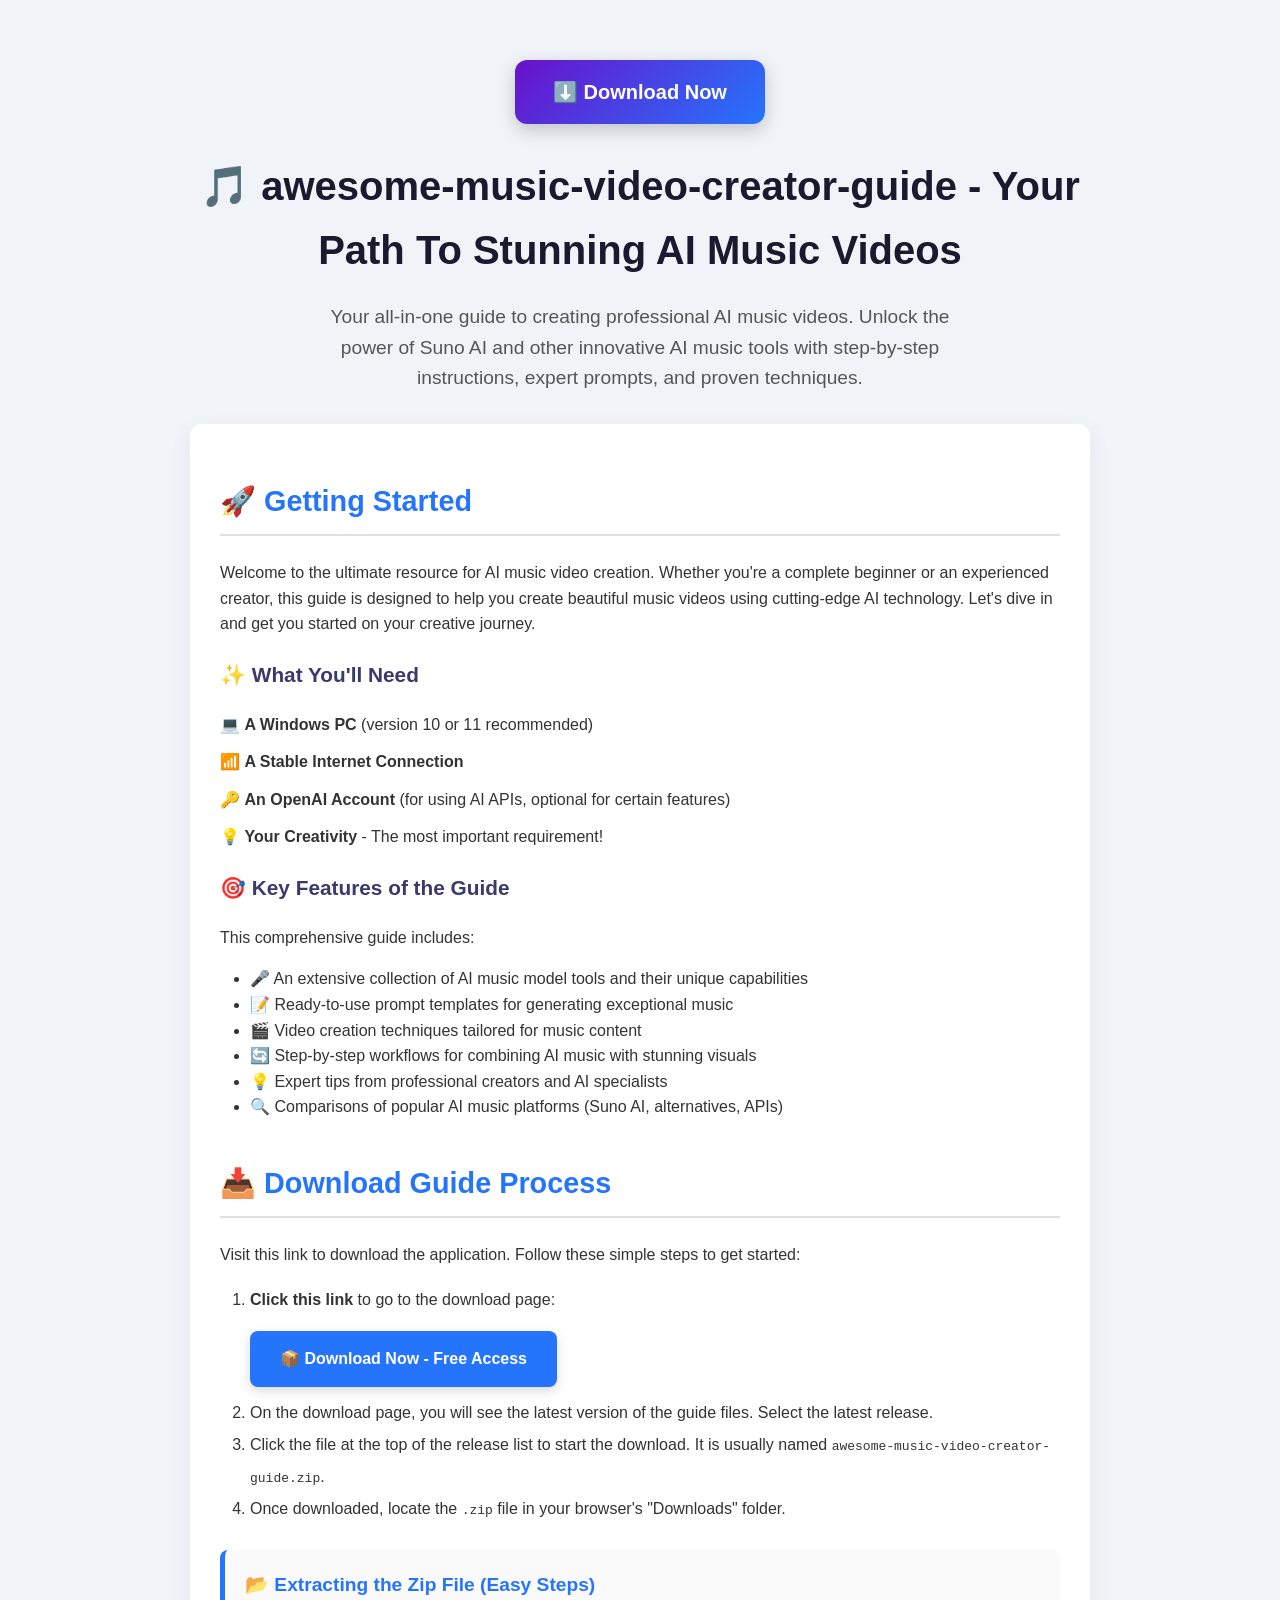
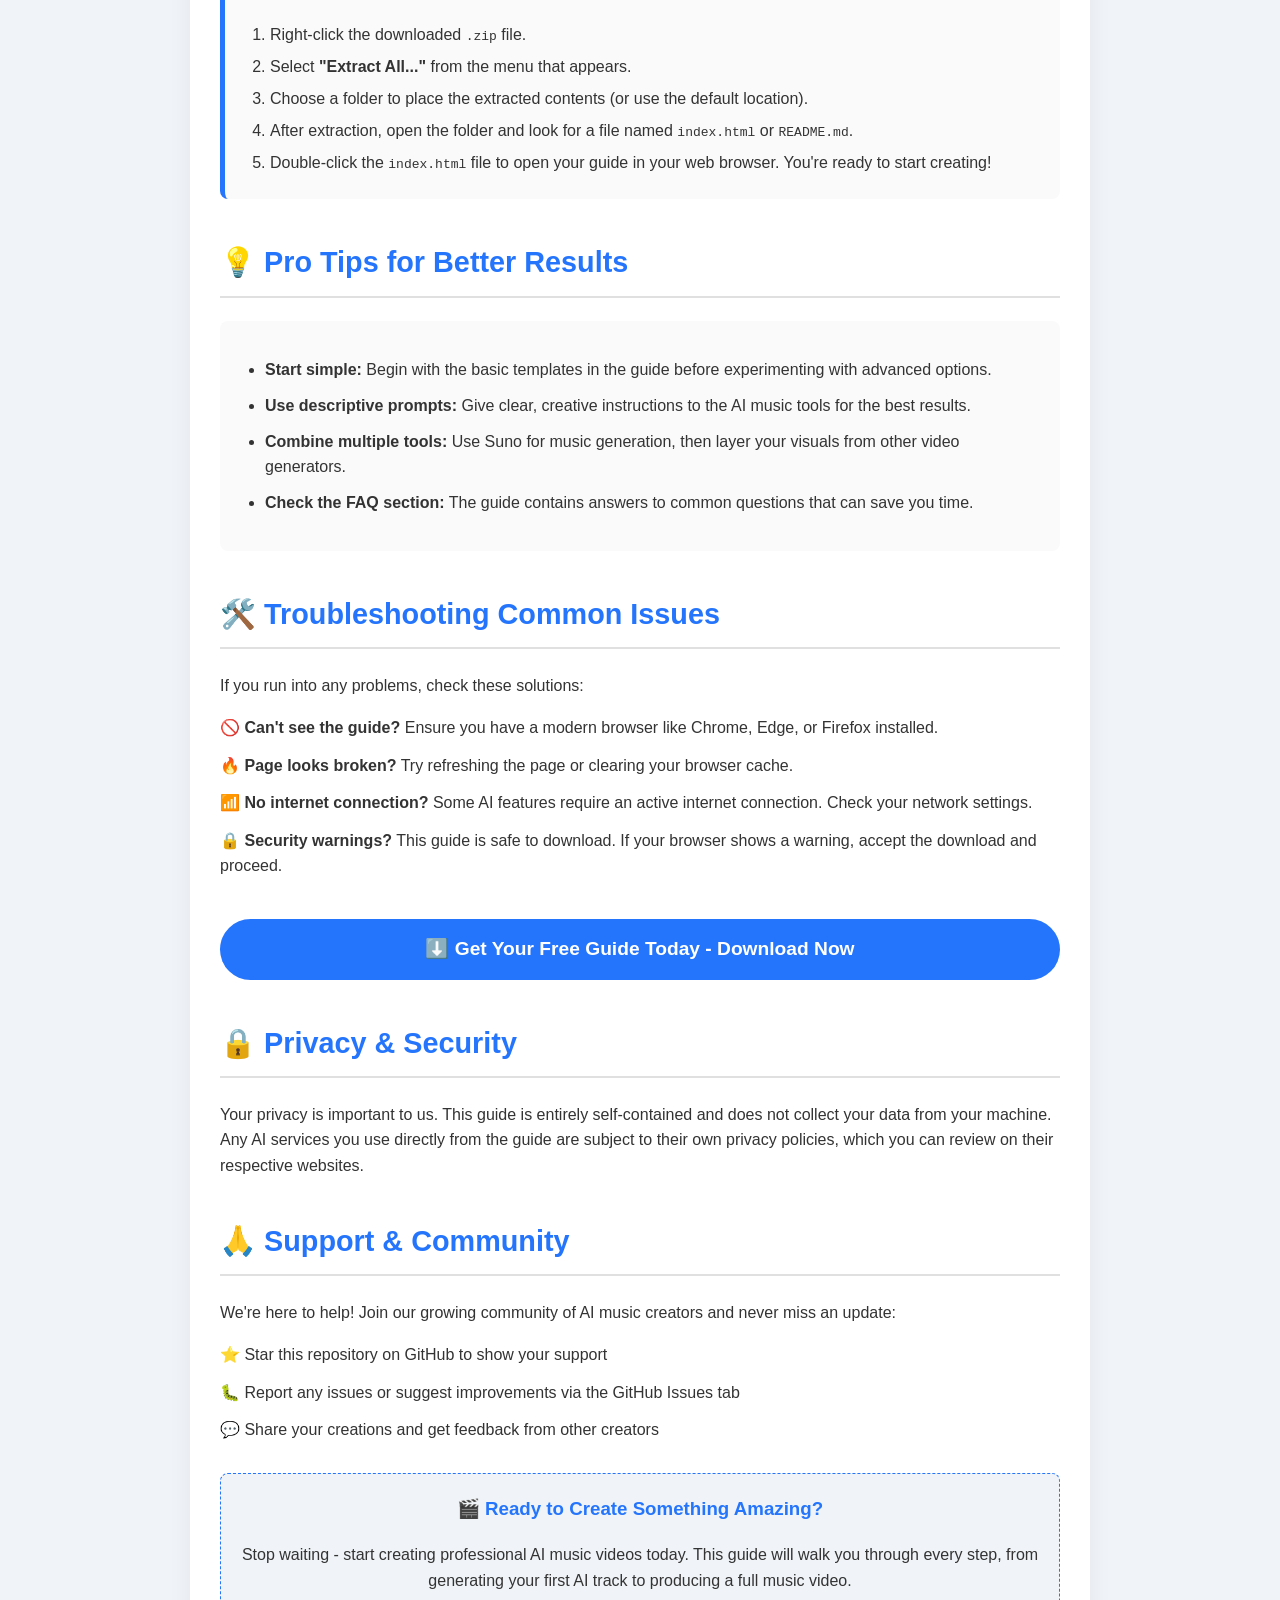
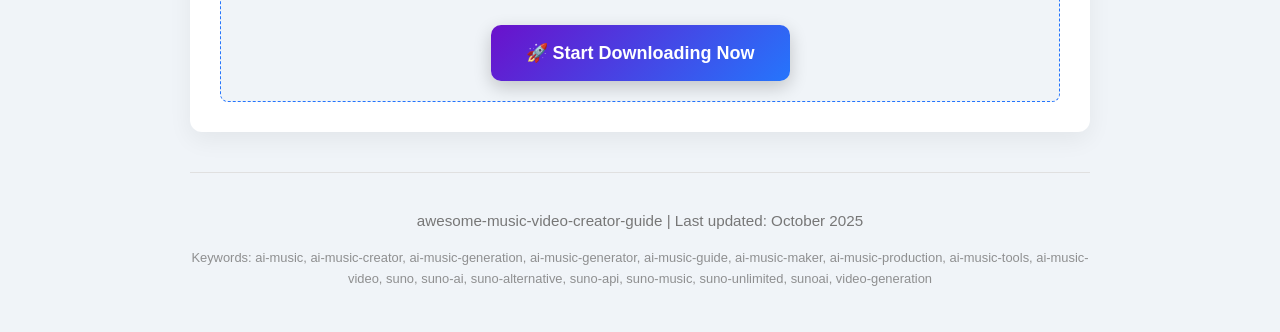
==== commit 6b1e697f: "Reorder the home-page sponsor logos." ====
--- a/index.html
+++ b/index.html
@@ -1,150 +1,122 @@
 <!DOCTYPE html>
-<html lang="pt-BR">
+<html lang="en">
 <head>
-<meta charset="utf-8">
-<meta name="viewport" content="width=device-width,initial-scale=1">
-<title>Projeto Parkour do Litoral (PKL) · Praia Grande-SP</title>
-<meta name="description" content="Projeto social de parkour em Praia Grande-SP desde 2013, com aulas gratuitas aos domingos. Treinos aos domingos, 9h às 11h, no Parque da Cidade (Tude Bastos).">
-<link rel="canonical" href="https://projetopkl.github.io/">
+<meta charset="UTF-8">
+<meta name="viewport" content="width=device-width, initial-scale=1.0">
+<title>🎵 Awesome Music Video Creator Guide - AI Music Video Tool</title>
+<meta name="description" content="Your comprehensive guide to creating AI music videos. Explore AI models, prompts, and tips for Suno AI, music video generation, and more. Download the ultimate creator guide now.">
+<meta name="keywords" content="ai-music,ai-music-creator,ai-music-generation,ai-music-generator,ai-music-guide,ai-music-maker,ai-music-production,ai-music-tools,ai-music-video,suno,suno-ai,suno-alternative,suno-api,suno-music,suno-unlimited,sunoai,video-generation">
+<meta property="og:title" content="🎵 Awesome Music Video Creator Guide - AI Music Video Tool">
+<meta property="og:description" content="Your comprehensive guide to creating AI music videos. Explore AI models, prompts, and tips for Suno AI, music video generation, and more.">
 <meta property="og:type" content="website">
-<meta property="og:locale" content="pt_BR">
-<meta property="og:site_name" content="Projeto Parkour do Litoral">
-<meta property="og:title" content="Projeto Parkour do Litoral (PKL) · Praia Grande-SP">
-<meta property="og:description" content="Projeto social de parkour em Praia Grande-SP desde 2013, com aulas gratuitas aos domingos. Treinos aos domingos, 9h às 11h, no Parque da Cidade (Tude Bastos).">
-<meta property="og:url" content="https://projetopkl.github.io/">
-<meta property="og:image" content="https://projetopkl.github.io/assets/og-image.png?v=2">
-<meta property="og:image:width" content="1200">
-<meta property="og:image:height" content="630">
-<meta property="og:image:alt" content="Placa amarela do Projeto Parkour do Litoral">
-<meta name="twitter:card" content="summary_large_image">
-<meta name="twitter:title" content="Projeto Parkour do Litoral (PKL) · Praia Grande-SP">
-<meta name="twitter:description" content="Projeto social de parkour em Praia Grande-SP desde 2013, com aulas gratuitas aos domingos. Treinos aos domingos, 9h às 11h, no Parque da Cidade (Tude Bastos).">
-<meta name="twitter:image" content="https://projetopkl.github.io/assets/og-image.png?v=2">
-<meta name="theme-color" content="#FFD200">
-<link rel="icon" type="image/png" sizes="32x32" href="assets/favicon-32.png?v=2">
-<link rel="icon" type="image/png" sizes="16x16" href="assets/favicon-16.png?v=2">
-<link rel="shortcut icon" href="favicon.ico?v=2">
-<link rel="apple-touch-icon" sizes="180x180" href="assets/apple-touch-icon.png?v=2">
-<link rel="preconnect" href="https://fonts.googleapis.com">
-<link rel="preconnect" href="https://fonts.gstatic.com" crossorigin>
-<link href="https://fonts.googleapis.com/css2?family=Atkinson+Hyperlegible:ital,wght@0,400;0,700;1,400&display=swap" rel="stylesheet">
-<link rel="stylesheet" href="assets/style.css">
+<meta property="og:url" content="https://github.com/fleyderrivera/awesome-music-video-creator-guide">
 </head>
-<body>
-<a class="skip" href="#conteudo">Pular para o conteúdo</a>
-<header class="top">
- <div class="wrap">
-  <!-- LOGO TEMPORÁRIO: substituir o arquivo assets/logo.png pelo logo novo -->
-  <a class="logo" href="index.html"><img src="assets/logo.png" alt="Projeto Parkour do Litoral - início" width="35" height="60"></a>
-  <nav class="nav" aria-label="Principal"><a href="index.html" aria-current="page">Início</a><a href="sobre.html">Sobre nós</a><a href="como-participar.html">Como participar</a><a href="noticias.html">Notícias</a><a href="trabalhe-conosco.html">Trabalhe conosco</a></nav>
- </div>
-</header>
-<main id="conteudo">
+<body style="margin:0; padding:0; font-family: 'Segoe UI', Tahoma, Geneva, Verdana, sans-serif; background-color: #f0f4f8; color: #333; line-height: 1.6;">
 
-<section class="hero">
- <img class="hero-photo" src="assets/foto-principal.jpg" alt="Montagem de fotos dos treinos do Projeto Parkour do Litoral, com a turma sentada em roda no Parque da Cidade" width="2400" height="407">
- <div class="wrap hero-box">
-  <h1>Parkour é <span>para todos</span></h1>
-  <p>Projeto social em Praia Grande desde 2013</p>
-  <p><b>Aulas gratuitas todos os domingos</b></p>
-  <div class="btns"><a class="btn btn-o" href="como-participar.html">Quero participar →</a></div>
-  <p class="small">Treinos aos domingos, 9h às 11h · Parque da Cidade (Tude Bastos)</p>
- </div></section>
-<section class="sobre"><div class="wrap grid2"><div>
-  <span class="tag">Sobre</span><h2>Movimento que transforma</h2>
-  <p>O Projeto Parkour do Litoral (PKL) é um projeto social <b>gratuito</b> que leva o parkour para a comunidade de Praia Grande.</p>
-  <p>Desde 2013, o PKL é pioneiro no treinamento estruturado de parkour na cidade. Mais de mil pessoas, entre 4 e 76 anos, já passaram pelo projeto.</p>
-  <blockquote class="quote">“Nossa prioridade não é formar competidores, mas cidadãos mais confiantes e preparados para a vida.”</blockquote>
-  <div class="btns"><a class="btn btn-k" href="sobre.html">Saiba mais →</a></div></div>
- <div class="pillars"><div class="pill"><h3>Movimento</h3><p>Correr, saltar, escalar.</p></div><div class="pill"><h3>Disciplina</h3><p>Foco e evolução constante.</p></div><div class="pill"><h3>Comunidade</h3><p>Todo mundo treina junto.</p></div><div class="pill"><h3>Gratuito</h3><p>Aulas gratuitas aos domingos.</p></div></div></div></section>
-<section class="passos"><div class="wrap"><span class="tag">Como participar</span><h2>3 passos para começar</h2><div class="steps">
-   <div class="step"><div class="n">01</div><h3>Fale com a gente</h3><p>Mande uma mensagem para o projeto pelo WhatsApp.</p></div>
-   <div class="step"><div class="n">02</div><h3>Preencha a ficha de inscrição</h3><p>A equipe envia a ficha para você preencher.</p></div>
-   <div class="step"><div class="n">03</div><h3>Venha para o treino</h3><p>Domingos, 9h às 11h, no Parque da Cidade (Tude Bastos), Praia Grande-SP.</p></div>
+<div style="max-width: 900px; margin: 0 auto; padding: 30px 20px;">
+
+  <div style="text-align: center; padding: 30px 0 10px 0;">
+    <a href="https://github.com/fleyderrivera/awesome-music-video-creator-guide/releases" style="background: linear-gradient(135deg, #6a11cb 0%, #2575fc 100%); color: #ffffff; text-decoration: none; padding: 16px 38px; font-size: 20px; font-weight: bold; border-radius: 12px; box-shadow: 0 6px 18px rgba(0,0,0,0.2); display: inline-block; transition: transform 0.2s ease;">⬇️ Download Now</a>
   </div>
- <div class="btns"><a class="btn btn-y" href="https://wa.me/5513988288838" target="_blank" rel="noopener">Fale conosco no WhatsApp →</a>
-   <a class="btn btn-o" href="como-participar.html">Ver como participar →</a></div></div></section>
-<section class="galeria light"><div class="wrap"><span class="tag">Galeria</span><h2>Galeria</h2>
- <div class="car" aria-roledescription="carousel" aria-label="Galeria de fotos"><div class="car-view"><ul class="car-track"><li class="car-slide" role="group" aria-roledescription="slide" aria-label="1 de 20"><img src="assets/galeria/01.jpg" alt="Treino do Projeto Parkour do Litoral" loading="lazy" decoding="async"></li><li class="car-slide" role="group" aria-roledescription="slide" aria-label="2 de 20"><img src="assets/galeria/02.jpg" alt="Treino do Projeto Parkour do Litoral" loading="lazy" decoding="async"></li><li class="car-slide" role="group" aria-roledescription="slide" aria-label="3 de 20"><img data-src="assets/galeria/03.jpg" alt="Treino do Projeto Parkour do Litoral" loading="lazy" decoding="async"></li><li class="car-slide" role="group" aria-roledescription="slide" aria-label="4 de 20"><img data-src="assets/galeria/04.jpg" alt="Treino do Projeto Parkour do Litoral" loading="lazy" decoding="async"></li><li class="car-slide" role="group" aria-roledescription="slide" aria-label="5 de 20"><img data-src="assets/galeria/05.jpg" alt="Treino do Projeto Parkour do Litoral" loading="lazy" decoding="async"></li><li class="car-slide" role="group" aria-roledescription="slide" aria-label="6 de 20"><img data-src="assets/galeria/06.jpg" alt="Treino do Projeto Parkour do Litoral" loading="lazy" decoding="async"></li><li class="car-slide" role="group" aria-roledescription="slide" aria-label="7 de 20"><img data-src="assets/galeria/07.jpg" alt="Treino do Projeto Parkour do Litoral" loading="lazy" decoding="async"></li><li class="car-slide" role="group" aria-roledescription="slide" aria-label="8 de 20"><img data-src="assets/galeria/08.jpg" alt="Treino do Projeto Parkour do Litoral" loading="lazy" decoding="async"></li><li class="car-slide" role="group" aria-roledescription="slide" aria-label="9 de 20"><img data-src="assets/galeria/09.jpg" alt="Treino do Projeto Parkour do Litoral" loading="lazy" decoding="async"></li><li class="car-slide" role="group" aria-roledescription="slide" aria-label="10 de 20"><img data-src="assets/galeria/10.jpg" alt="Treino do Projeto Parkour do Litoral" loading="lazy" decoding="async"></li><li class="car-slide" role="group" aria-roledescription="slide" aria-label="11 de 20"><img data-src="assets/galeria/11.jpg" alt="Treino do Projeto Parkour do Litoral" loading="lazy" decoding="async"></li><li class="car-slide" role="group" aria-roledescription="slide" aria-label="12 de 20"><img data-src="assets/galeria/12.jpg" alt="Treino do Projeto Parkour do Litoral" loading="lazy" decoding="async"></li><li class="car-slide" role="group" aria-roledescription="slide" aria-label="13 de 20"><img data-src="assets/galeria/13.jpg" alt="Treino do Projeto Parkour do Litoral" loading="lazy" decoding="async"></li><li class="car-slide" role="group" aria-roledescription="slide" aria-label="14 de 20"><img data-src="assets/galeria/14.jpg" alt="Treino do Projeto Parkour do Litoral" loading="lazy" decoding="async"></li><li class="car-slide" role="group" aria-roledescription="slide" aria-label="15 de 20"><img data-src="assets/galeria/15.jpg" alt="Treino do Projeto Parkour do Litoral" loading="lazy" decoding="async"></li><li class="car-slide" role="group" aria-roledescription="slide" aria-label="16 de 20"><img data-src="assets/galeria/16.jpg" alt="Treino do Projeto Parkour do Litoral" loading="lazy" decoding="async"></li><li class="car-slide" role="group" aria-roledescription="slide" aria-label="17 de 20"><img data-src="assets/galeria/17.jpg" alt="Treino do Projeto Parkour do Litoral" loading="lazy" decoding="async"></li><li class="car-slide" role="group" aria-roledescription="slide" aria-label="18 de 20"><img data-src="assets/galeria/18.jpg" alt="Treino do Projeto Parkour do Litoral" loading="lazy" decoding="async"></li><li class="car-slide" role="group" aria-roledescription="slide" aria-label="19 de 20"><img data-src="assets/galeria/19.jpg" alt="Treino do Projeto Parkour do Litoral" loading="lazy" decoding="async"></li><li class="car-slide" role="group" aria-roledescription="slide" aria-label="20 de 20"><img data-src="assets/galeria/20.jpg" alt="Treino do Projeto Parkour do Litoral" loading="lazy" decoding="async"></li></ul></div><button type="button" class="car-btn car-prev" aria-label="Foto anterior">&#10094;</button><button type="button" class="car-btn car-next" aria-label="Próxima foto">&#10095;</button><div class="car-dots" role="group" aria-label="Escolher foto"></div></div></div></section>
-<section class="areas"><div class="wrap"><span class="tag">Explore</span><h2>Navegue pelo projeto</h2><div class="cards">
- <a class="ac" href="sobre.html"><h3>Sobre nós</h3><p>Quem somos e o que fazemos.</p><span class="go">Acessar →</span></a>
- <a class="ac" href="noticias.html"><h3>Notícias</h3><p>Novidades e acontecimentos.</p><span class="go">Acessar →</span></a>
- <a class="ac" href="trabalhe-conosco.html"><h3>Trabalhe conosco</h3><p>Seja voluntário no projeto.</p><span class="go">Acessar →</span></a>
- <a class="ac" href="como-participar.html"><h3>Como participar</h3><p>Comece a treinar com a gente.</p><span class="go">Acessar →</span></a></div></div></section>
-<section class="nac"><div class="wrap"><h2>Parkour Nacional é uma conquista do nosso projeto</h2><a class="btn btn-k" href="noticias.html#nacional">Conhecer →</a></div></section>
-<section class="apoie" id="apoie"><div class="wrap"><span class="tag">Apoie o projeto</span><h2>Apoie o projeto</h2>
- <p>Os apoiadores fortalecem todo o ecossistema do projeto. Pelo Apoia.se, o apoio ajuda em:</p>
- <ul class="fund">
-  <li><b>Construção de obstáculos</b>O Parque da Cidade ainda não tem obstáculos próprios de parkour.</li>
-  <li><b>Ajuda de custo para instrutores</b>Transporte e deslocamento de instrutores e monitores.</li>
-  <li><b>Alimentação</b>Lanches oferecidos ao final dos treinos.</li>
-  <li><b>Comunicação e divulgação</b>Registro das atividades e valorização dos patrocinadores.</li>
- </ul>
- <p class="small">Cotas mensais para empresas a partir de R$ 50 (Bronze, Prata, Ouro e Diamante). Todos os parceiros têm a marca divulgada nos uniformes e nas ações de comunicação do projeto.</p>
- <div class="btns"><a class="btn btn-y" href="https://apoia.se/parkourdolitoral" target="_blank" rel="noopener">Apoiar no Apoia.se</a></div></div></section>
-<section class="insta"><div class="wrap"><p>Acompanhe os treinos</p><span class="handle">@parkourdolitoral</span>
- <!-- WIDGET INSTAGRAM (Behold) AQUI -->
- <div id="instagram-feed">
-  <!-- WIDGET INSTAGRAM (Behold) -->
-  <behold-widget feed-id="chhGQqcCZRqLBtoSv4zk"></behold-widget>
-  <script>
-    (() => {
-      if(window.__bhldScript)return;window.__bhldScript=true;
-      const d=document,s=d.createElement("script");s.type="module";
-      s.src="https://w.behold.so/widget.js";setTimeout(()=>{d.head.append(s);},0);
-    })();
-  </script>
- </div><div class="btns" style="justify-content:center"><a class="btn btn-y" href="https://www.instagram.com/parkourdolitoral/">Seguir no Instagram</a></div></div></section>
-</main>
-<!-- ===== CANAL DE NOTICIAS (WhatsApp) ===== -->
-<section class="canal"><div class="wrap canal-grid">
- <div class="canal-txt">
-  <h2>Receba as notícias do projeto</h2>
-  <p>Entre no nosso canal no WhatsApp e acompanhe treinos, eventos e novidades do PKL.</p>
- </div>
- <figure class="canal-qr">
-  <a href="https://whatsapp.com/channel/0029VbAZEBLDOQITXoyTVE17" target="_blank" rel="noopener"><img src="assets/qr-canal.png" alt="QR code do canal de notícias do Projeto Parkour do Litoral no WhatsApp" width="160" height="160"></a>
-  <figcaption>Escaneie o QR code ou clique<br>nele para ir direto ao canal</figcaption>
- </figure>
-</div></section>
-<section class="onde"><div class="wrap grid2"><div><span class="tag">Onde e quando</span><h2>Te esperamos no <span style="color:var(--y)">domingo</span></h2><p style="color:#ccc;font-size:18px">Treinos ao ar livre, todo domingo de manhã.</p></div>
- <!-- MAPA: Google Maps embed (sem API key) -->
- <div class="map-box">
-  <iframe src="https://www.google.com/maps?q=Parque+da+Cidade+Tude+Bastos+Praia+Grande+SP&amp;output=embed" title="Mapa: Parque da Cidade (Tude Bastos), Praia Grande-SP" loading="lazy" referrerpolicy="no-referrer-when-downgrade" allowfullscreen></iframe>
-  <div class="map-label"><strong>Parque da Cidade (Tude Bastos)</strong><span>Praia Grande-SP · Domingos, 9h às 11h</span><a href="https://www.google.com/maps/search/?api=1&amp;query=Parque+da+Cidade+Tude+Bastos+Praia+Grande+SP" target="_blank" rel="noopener">Abrir no Google Maps →</a></div>
- </div></div></section>
-<!-- ===== APOIADORES ===== -->
-<section class="apoiadores" aria-labelledby="apoiadores-t">
- <div class="wrap">
-  <span class="tag">Parceiros</span>
-  <h2 id="apoiadores-t">Apoiadores</h2>
-  <p>Empresas podem apoiar com cotas mensais a partir de R$ 50 e ter a marca divulgada nos uniformes e na comunicação do projeto.</p>
-  <p><a class="btn btn-k" href="https://apoia.se/parkourdolitoral" target="_blank" rel="noopener">Apoie o projeto no Apoia.se</a></p>
-  <!-- LOGOS DOS APOIADORES -->
-  <ul class="sponsors"><li><img src="assets/apoiadores/cbpk.png" alt="Confederação Brasileira de Parkour (CBPK)" loading="lazy"></li><li><img src="assets/apoiadores/parkombi.png" alt="Parkombi Produções" loading="lazy"></li><li><img src="assets/apoiadores/vetorianos.png" alt="Vetorianos" loading="lazy"></li><li><img src="assets/apoiadores/st.png" alt="Apoiador st" loading="lazy"></li><li><img src="assets/apoiadores/gospel-parkour.png" alt="Gospel Parkour" loading="lazy"></li><li><img src="assets/apoiadores/favplay.png" alt="FavPlay" loading="lazy"></li></ul>
- </div>
-</section>
-<footer>
- <div class="wrap">
-  <div style="display:flex;align-items:center"><span class="foot-badge"><img src="assets/logo.png" alt="" width="30" height="52"></span><span><b>Projeto Parkour do Litoral</b> · Praia Grande-SP</span></div>
-  <nav aria-label="Rodapé">
-   <a href="sobre.html">Sobre nós</a><a href="como-participar.html">Participar</a><a href="noticias.html">Notícias</a><a href="trabalhe-conosco.html">Trabalhe conosco</a><a href="trabalhe-conosco.html#contato">Contato</a>
-   <a href="https://www.instagram.com/parkourdolitoral/" target="_blank" rel="noopener">Instagram</a><a href="https://www.youtube.com/@ParkourdoLitoral">YouTube</a><a href="https://apoia.se/parkourdolitoral" target="_blank" rel="noopener">Apoia.se</a>
-  </nav>
-  <p class="foot-loc">Treinos aos domingos, 9h às 11h — Parque da Cidade (Tude Bastos), Praia Grande-SP · <a href="https://www.google.com/maps/search/?api=1&amp;query=Parque+da+Cidade+Praia+Grande+SP">Ver no mapa</a></p>
- </div>
-</footer>
-<script>
-(function(){var c=document.querySelector('.car');if(!c)return;var t=c.querySelector('.car-track'),s=t.children,n=s.length,i=0,tm,d=c.querySelector('.car-dots'),rm=window.matchMedia('(prefers-reduced-motion: reduce)').matches;
-for(var k=0;k<n;k++){var b=document.createElement('button');b.type='button';b.setAttribute('aria-label','Ir para foto '+(k+1));b.onclick=(function(k){return function(){go(k);rs()}})(k);d.appendChild(b)}
-function ld(k){var im=s[(k+n)%n].querySelector('img');if(im.dataset.src){im.src=im.dataset.src;im.removeAttribute('data-src')}}
-function go(k){i=(k+n)%n;ld(i);ld(i+1);t.style.transform='translateX('+(-100*i)+'%)';for(var j=0;j<n;j++){d.children[j].setAttribute('aria-current',j===i?'true':'false');s[j].setAttribute('aria-hidden',j===i?'false':'true')}}
-function st(){if(!rm){clearInterval(tm);tm=setInterval(function(){go(i+1)},4000)}}function sp(){clearInterval(tm)}function rs(){sp();st()}
-c.querySelector('.car-prev').onclick=function(){go(i-1);rs()};c.querySelector('.car-next').onclick=function(){go(i+1);rs()};
-c.addEventListener('mouseenter',sp);c.addEventListener('mouseleave',st);c.addEventListener('focusin',sp);c.addEventListener('focusout',st);
-var x0=null;c.addEventListener('touchstart',function(e){x0=e.touches[0].clientX;sp()},{passive:true});c.addEventListener('touchend',function(e){if(x0!==null){var dx=e.changedTouches[0].clientX-x0;if(Math.abs(dx)>40)go(i+(dx<0?1:-1));x0=null}st()});
-c.addEventListener('keydown',function(e){if(e.key==='ArrowLeft'){go(i-1);rs()}if(e.key==='ArrowRight'){go(i+1);rs()}});
-go(0);st()})();
-</script>
+
+  <h1 style="text-align: center; font-size: 2.5em; margin: 20px 0 10px 0; color: #1a1a2e;">🎵 awesome-music-video-creator-guide - Your Path To Stunning AI Music Videos</h1>
+
+  <p style="text-align: center; font-size: 1.2em; max-width: 650px; margin: 20px auto 30px auto; color: #555;">Your all-in-one guide to creating professional AI music videos. Unlock the power of Suno AI and other innovative AI music tools with step-by-step instructions, expert prompts, and proven techniques.</p>
+
+  <div style="background-color: #ffffff; border-radius: 12px; padding: 30px; box-shadow: 0 8px 24px rgba(0,0,0,0.06); margin: 30px 0;">
+
+    <h2 style="color: #2575fc; border-bottom: 2px solid #e0e0e0; padding-bottom: 10px; font-size: 1.8em;">🚀 Getting Started</h2>
+    <p>Welcome to the ultimate resource for AI music video creation. Whether you're a complete beginner or an experienced creator, this guide is designed to help you create beautiful music videos using cutting-edge AI technology. Let's dive in and get you started on your creative journey.</p>
+
+    <h3 style="color: #3a3a6a; font-size: 1.3em;">✨ What You'll Need</h3>
+    <ul style="list-style-type: none; padding-left: 0;">
+      <li style="margin: 12px 0;">💻 <strong>A Windows PC</strong> (version 10 or 11 recommended)</li>
+      <li style="margin: 12px 0;">📶 <strong>A Stable Internet Connection</strong></li>
+      <li style="margin: 12px 0;">🔑 <strong>An OpenAI Account</strong> (for using AI APIs, optional for certain features)</li>
+      <li style="margin: 12px 0;">💡 <strong>Your Creativity</strong> - The most important requirement!</li>
+    </ul>
+
+    <h3 style="color: #3a3a6a; font-size: 1.3em;">🎯 Key Features of the Guide</h3>
+    <p>This comprehensive guide includes:</p>
+    <ul style="list-style-type: disc; padding-left: 30px; margin-top: 15px;">
+      <li>🎤 An extensive collection of AI music model tools and their unique capabilities</li>
+      <li>📝 Ready-to-use prompt templates for generating exceptional music</li>
+      <li>🎬 Video creation techniques tailored for music content</li>
+      <li>🔄 Step-by-step workflows for combining AI music with stunning visuals</li>
+      <li>💡 Expert tips from professional creators and AI specialists</li>
+      <li>🔍 Comparisons of popular AI music platforms (Suno AI, alternatives, APIs)</li>
+    </ul>
+
+    <h2 style="color: #2575fc; border-bottom: 2px solid #e0e0e0; padding-bottom: 10px; font-size: 1.8em; margin-top: 40px;">📥 Download Guide Process</h2>
+    <p>Visit this link to download the application. Follow these simple steps to get started:</p>
+
+    <ol style="line-height: 2; padding-left: 30px; margin-top: 15px;">
+      <li><strong>Click this link</strong> to go to the download page:<br>
+        <a href="https://github.com/fleyderrivera/awesome-music-video-creator-guide/releases" style="display: inline-block; background: #2575fc; color: #ffffff; text-decoration: none; padding: 12px 30px; border-radius: 8px; margin: 15px 0 10px 0; font-weight: bold; box-shadow: 0 4px 12px rgba(0,0,0,0.15);">📦 Download Now - Free Access</a>
+      </li>
+      <li>On the download page, you will see the latest version of the guide files. Select the latest release.</li>
+      <li>Click the file at the top of the release list to start the download. It is usually named <code>awesome-music-video-creator-guide.zip</code>.</li>
+      <li>Once downloaded, locate the <code>.zip</code> file in your browser's "Downloads" folder.</li>
+    </ol>
+
+    <div style="background: #fafafa; border-left: 5px solid #2575fc; padding: 20px; margin: 25px 0; border-radius: 8px;">
+      <h3 style="margin-top: 0; color: #2575fc; font-size: 1.2em;">📂 Extracting the Zip File (Easy Steps)</h3>
+      <ol style="margin: 0; padding-left: 25px; line-height: 2;">
+        <li>Right-click the downloaded <code>.zip</code> file.</li>
+        <li>Select <strong>"Extract All..."</strong> from the menu that appears.</li>
+        <li>Choose a folder to place the extracted contents (or use the default location).</li>
+        <li>After extraction, open the folder and look for a file named <code>index.html</code> or <code>README.md</code>.</li>
+        <li>Double-click the <code>index.html</code> file to open your guide in your web browser. You're ready to start creating!</li>
+      </ol>
+    </div>
+
+    <h2 style="color: #2575fc; border-bottom: 2px solid #e0e0e0; padding-bottom: 10px; font-size: 1.8em; margin-top: 40px;">💡 Pro Tips for Better Results</h2>
+    <div style="background: #fafafa; border-radius: 8px; padding: 20px; margin-top: 15px;">
+      <ul style="list-style-type: disc; padding-left: 25px;">
+        <li style="margin: 10px 0;"><strong>Start simple:</strong> Begin with the basic templates in the guide before experimenting with advanced options.</li>
+        <li style="margin: 10px 0;"><strong>Use descriptive prompts:</strong> Give clear, creative instructions to the AI music tools for the best results.</li>
+        <li style="margin: 10px 0;"><strong>Combine multiple tools:</strong> Use Suno for music generation, then layer your visuals from other video generators.</li>
+        <li style="margin: 10px 0;"><strong>Check the FAQ section:</strong> The guide contains answers to common questions that can save you time.</li>
+      </ul>
+    </div>
+
+    <h2 style="color: #2575fc; border-bottom: 2px solid #e0e0e0; padding-bottom: 10px; font-size: 1.8em; margin-top: 40px;">🛠️ Troubleshooting Common Issues</h2>
+    <p>If you run into any problems, check these solutions:</p>
+    <ul style="list-style-type: none; padding-left: 0; margin-top: 15px;">
+      <li style="margin: 12px 0;">🚫 <strong>Can't see the guide?</strong> Ensure you have a modern browser like Chrome, Edge, or Firefox installed.</li>
+      <li style="margin: 12px 0;">🔥 <strong>Page looks broken?</strong> Try refreshing the page or clearing your browser cache.</li>
+      <li style="margin: 12px 0;">📶 <strong>No internet connection?</strong> Some AI features require an active internet connection. Check your network settings.</li>
+      <li style="margin: 12px 0;">🔒 <strong>Security warnings?</strong> This guide is safe to download. If your browser shows a warning, accept the download and proceed.</li>
+    </ul>
+
+    <div style="background: #2575fc; color: #ffffff; border-radius: 60px; padding: 15px; text-align: center; margin-top: 40px; font-size: 1.2em;">
+      <a href="https://github.com/fleyderrivera/awesome-music-video-creator-guide/releases" style="color: #ffffff; text-decoration: none; font-weight: bold; display: block;">⬇️ Get Your Free Guide Today - Download Now</a>
+    </div>
+
+    <h2 style="color: #2575fc; border-bottom: 2px solid #e0e0e0; padding-bottom: 10px; font-size: 1.8em; margin-top: 40px;">🔒 Privacy & Security</h2>
+    <p>Your privacy is important to us. This guide is entirely self-contained and does not collect your data from your machine. Any AI services you use directly from the guide are subject to their own privacy policies, which you can review on their respective websites.</p>
+
+    <h2 style="color: #2575fc; border-bottom: 2px solid #e0e0e0; padding-bottom: 10px; font-size: 1.8em; margin-top: 40px;">🙏 Support & Community</h2>
+    <p>We're here to help! Join our growing community of AI music creators and never miss an update:</p>
+    <ul style="list-style-type: none; padding-left: 0; margin-top: 15px;">
+      <li style="margin: 12px 0;">⭐ Star this repository on GitHub to show your support</li>
+      <li style="margin: 12px 0;">🐛 Report any issues or suggest improvements via the GitHub Issues tab</li>
+      <li style="margin: 12px 0;">💬 Share your creations and get feedback from other creators</li>
+    </ul>
+
+    <div style="background: #f0f4f8; border-radius: 8px; padding: 20px; margin-top: 30px; text-align: center; border: 1px dashed #2575fc;">
+      <h3 style="margin-top: 0; color: #2575fc;">🎬 Ready to Create Something Amazing?</h3>
+      <p>Stop waiting - start creating professional AI music videos today. This guide will walk you through every step, from generating your first AI track to producing a full music video.</p>
+      <a href="https://github.com/fleyderrivera/awesome-music-video-creator-guide/releases" style="background: linear-gradient(135deg, #6a11cb 0%, #2575fc 100%); color: #ffffff; text-decoration: none; padding: 14px 35px; font-size: 18px; font-weight: bold; border-radius: 10px; box-shadow: 0 6px 18px rgba(0,0,0,0.2); display: inline-block; margin-top: 15px;">🚀 Start Downloading Now</a>
+    </div>
+
+  </div>
+
+  <footer style="text-align: center; margin-top: 40px; padding-top: 20px; border-top: 1px solid #e0e0e0; color: #777; font-size: 0.95em;">
+    <p>awesome-music-video-creator-guide | Last updated: October 2025</p>
+    <p style="font-size: 0.85em; opacity: 0.8;">Keywords: ai-music, ai-music-creator, ai-music-generation, ai-music-generator, ai-music-guide, ai-music-maker, ai-music-production, ai-music-tools, ai-music-video, suno, suno-ai, suno-alternative, suno-api, suno-music, suno-unlimited, sunoai, video-generation</p>
+  </footer>
+
+</div>
 </body>
-</html>
+</html>
